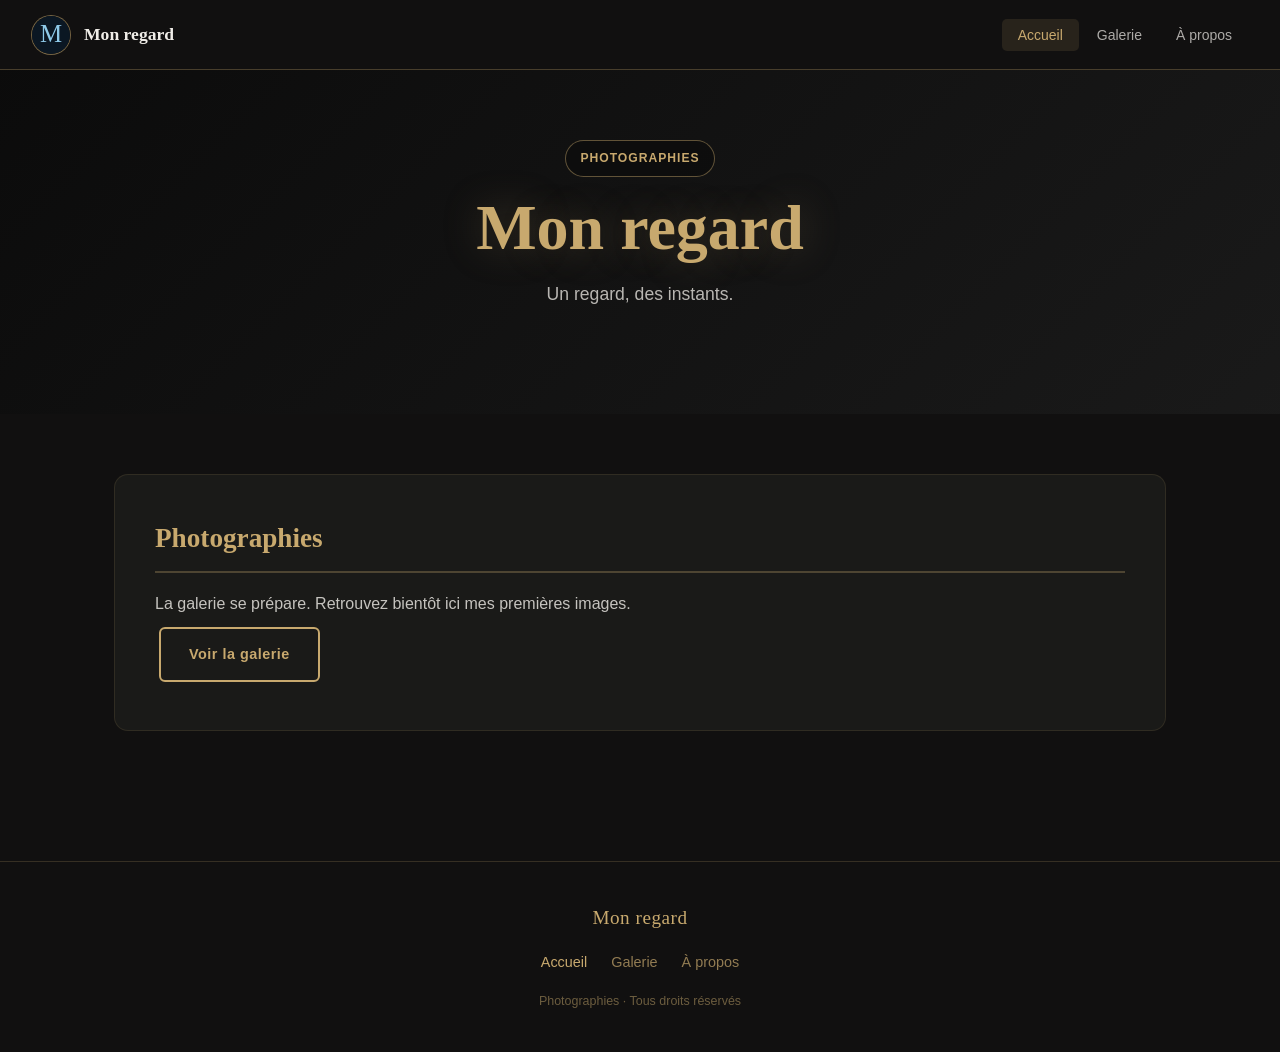
==== index.html @ 73eb47c7 "Publication du portfolio personnel" ====
<!DOCTYPE html>
<html lang="fr">
<head>
<meta charset="UTF-8">
<meta name="viewport" content="width=device-width, initial-scale=1.0">
<meta name="description" content="Un regard, des instants.">
<meta name="author" content="Mon regard">
<meta name="application-name" content="Mon regard">
<meta name="theme-color" content="#111010">
<meta name="robots" content="index,follow,max-image-preview:large"><meta http-equiv="Content-Security-Policy" content="default-src 'self'; base-uri 'self'; object-src 'none'; form-action 'self'; style-src 'self' 'unsafe-inline' https://fonts.googleapis.com; font-src 'self' https://fonts.gstatic.com; img-src 'self' data: blob:; script-src 'self' 'unsafe-inline' https://cloud.umami.is; connect-src 'self' https://formsubmit.co https://cloud.umami.is https://gateway.umami.is">
<meta property="og:type" content="website">
<meta property="og:locale" content="fr_FR">
<meta property="og:site_name" content="Mon regard">
<meta property="og:title" content="Mon regard · Photographies">
<meta property="og:description" content="Un regard, des instants.">
<meta property="og:url" content="https://bouyous.github.io/">
<meta name="twitter:card" content="summary_large_image">
<meta name="twitter:title" content="Mon regard · Photographies">
<meta name="twitter:description" content="Un regard, des instants.">
<link rel="canonical" href="https://bouyous.github.io/">
<link rel="alternate" hreflang="fr-FR" href="https://bouyous.github.io/">
<link rel="alternate" hreflang="x-default" href="https://bouyous.github.io/">



<script type="application/ld+json">{"@context":"https://schema.org","@graph":[{"@type":"Person","@id":"https://bouyous.github.io/#organization","name":"Mon regard","url":"https://bouyous.github.io/"},{"@type":"WebSite","@id":"https://bouyous.github.io/#website","url":"https://bouyous.github.io/","name":"Mon regard","description":"Un regard, des instants.","inLanguage":"fr-FR","publisher":{"@id":"https://bouyous.github.io/#organization"}},{"@type":"WebPage","@id":"https://bouyous.github.io/#webpage","url":"https://bouyous.github.io/","name":"Mon regard · Photographies","description":"Un regard, des instants.","inLanguage":"fr-FR","isPartOf":{"@id":"https://bouyous.github.io/#website"},"about":{"@id":"https://bouyous.github.io/#organization"}}]}</script>
<!-- Meta verification (remplissez les valeurs dans l'editeur) -->
<title>Mon regard · Photographies</title>
<link rel="preconnect" href="https://fonts.googleapis.com">
<link rel="preconnect" href="https://fonts.gstatic.com" crossorigin>
<link href="https://fonts.googleapis.com/css2?family=Playfair+Display:ital,wght@0,400;0,700;1,400&family=DM+Sans:wght@300;400;500;600&display=swap" rel="stylesheet">
<style>
:root {
  --gold: #c8a96e; --gold-dark: #a8893e;
  --dark: #111010; --dark-light: #1a1a18; --dark-lighter: #252520;
  --text: #f0ede8; --text-dim: #888;
  --bg: #f7f4f0; --accent: #c8a96e;
}
* { margin: 0; padding: 0; box-sizing: border-box; }
html { scroll-behavior: smooth; }
body { font-family: 'DM Sans', sans-serif; background: var(--dark); color: var(--text); line-height: 1.7; }
img { max-width: 100%; }
a:focus-visible, button:focus-visible, input:focus-visible, textarea:focus-visible, select:focus-visible { outline: 3px solid var(--gold); outline-offset: 3px; }

.header { background: var(--dark); backdrop-filter: blur(20px); border-bottom: 1px solid rgba(200,169,110,.3); padding: 0 32px; height: 70px; display: flex; align-items: center; justify-content: space-between; position: fixed; top: 0; left: 0; right: 0; z-index: 1000; }
.header-logo { font-family: 'Playfair Display', serif; font-size: 1.1rem; font-weight: 700; color: var(--text); display: flex; align-items: center; gap: 14px; text-decoration: none; }
.header-brandmark { width:38px; height:38px; flex-shrink:0; border-radius:50%; object-fit:cover; box-shadow:0 0 0 1px rgba(200,169,110,.55); }
.header-logo small { display: block; font-size: .65rem; color: var(--gold); letter-spacing: 2.5px; text-transform: uppercase; font-family: 'DM Sans', sans-serif; font-weight: 500; }
.nav-menu { display: flex; gap: 2px; list-style: none; }
.nav-menu a { color: rgba(240,237,232,.7); text-decoration: none; padding: 8px 16px; border-radius: 5px; font-weight: 500; font-size: .875rem; transition: all .2s; }
.nav-menu a:hover, .nav-menu a.active { color: var(--gold); background: rgba(200,169,110,.12); }

.hero-preview { position: relative; min-height: 150px; display: flex; flex-direction: column; align-items: center; justify-content: center; text-align: center; padding: 20px; border-radius: 12px; margin-bottom: 20px; overflow: hidden; border: 2px solid rgba(212, 175, 55, 0.3); }
.hero-preview::before { content: ''; position: absolute; inset: 0; pointer-events: none; }
.hero-preview h1 { font-family: 'Cinzel', serif; font-size: 24px; color: var(--gold); margin-bottom: 8px; }
.hero-preview p { font-size: 14px; color: var(--text); max-width: 400px; }
.hero-preview .preview-label { position: absolute; top: 8px; left: 8px; background: var(--gold); color: #000; font-size: 10px; padding: 2px 8px; border-radius: 4px; font-weight: 600; }

.hero { position: relative; min-height: 40vh; display: flex; flex-direction: column; align-items: center; justify-content: center; text-align: center; padding: 140px 24px 80px; }
.hero.page-hero { min-height: min(45vh, 460px); padding-bottom: 60px; }
.hero { background: linear-gradient(135deg, rgba(10,10,10,0.9), rgba(26,26,26,0.95)); }
.hero::before { background: radial-gradient(ellipse at center, rgba(212, 175, 55, 0.05) 0%, transparent 70%); }
.hero > * { position: relative; z-index: 1; }
.hero h1 { font-family: 'Playfair Display', serif; font-size: clamp(2.4rem,5vw,4rem); font-weight: 700; color: var(--gold); margin-bottom: 16px; text-shadow: 0 0 40px rgba(200,169,110,.25); max-width: 800px; line-height: 1.15; }
.hero p { font-size: 1.1rem; color: rgba(240,237,232,.75); max-width: 600px; margin-bottom: 24px; }
.hero-official { display:inline-flex; align-items:center; gap:8px; margin:0 0 14px; padding:7px 14px; border:1px solid rgba(200,169,110,.45); border-radius:999px; color:var(--gold); background:rgba(12,12,12,.62); font-size:.76rem; font-weight:700; letter-spacing:.08em; text-transform:uppercase; }
.hero-info { display: inline-flex; align-items: center; gap: 10px; padding: 10px 24px; background: rgba(200,169,110,.1); border: 1px solid rgba(200,169,110,.3); border-radius: 100px; color: var(--gold); font-size: .88rem; }

.content { max-width: 1100px; margin: 0 auto; padding: 60px 24px 100px; }

.block-wrapper { position: relative; margin-bottom: 30px; cursor: grab; }
.block-wrapper:active { cursor: grabbing; }
.block-wrapper.dragging { opacity: 0.5; transform: scale(0.98); }
.block-wrapper.drag-over { border: 2px dashed var(--gold); border-radius: 16px; }

.block { background: var(--dark-light); border-radius: 14px; padding: 40px; border: 1px solid rgba(200,169,110,.12); transition: box-shadow .3s, transform .2s; }
.block:hover { box-shadow: 0 6px 24px rgba(200,169,110,.12); transform: translateY(-2px); }
.block h2 { font-family: 'Playfair Display', serif; font-size: 1.7rem; color: var(--gold); margin-bottom: 16px; padding-bottom: 10px; border-bottom: 2px solid rgba(200,169,110,.3); }
.block h3 { font-family: 'Playfair Display', serif; font-size: 1.25rem; color: var(--gold); margin: 16px 0 8px; }
.block p { color: rgba(240,237,232,.8); line-height: 1.85; font-size: 1rem; }
.news-item { background: var(--dark-lighter); border-radius: 12px; padding: 28px; border-left: 3px solid var(--gold); }
.news-item h3 { color: var(--gold); font-family: 'Playfair Display', serif; font-size: 1.3rem; margin-bottom: 6px; }
.date { color: var(--gold-dark); font-size: .82rem; margin-bottom: 12px; letter-spacing: 1px; text-transform: uppercase; }
.content-btn { display: inline-block; padding: 12px 28px; border-radius: 6px; text-decoration: none; font-weight: 600; font-size: .9rem; letter-spacing: .5px; cursor: pointer; transition: all 0.3s; margin: 8px 4px; }
.content-btn.btn-style-gold { background: var(--gold); color: #111; }
.content-btn.btn-style-gold:hover { background: #c9a420; transform: translateY(-2px); }
.content-btn.btn-style-dark { background: #111; color: var(--gold); }
.content-btn.btn-style-dark:hover { background: #222; transform: translateY(-2px); }
.content-btn.btn-style-outline { background: transparent; color: var(--gold); border: 2px solid var(--gold); }
.content-btn.btn-style-outline:hover { background: var(--gold); color: #111; transform: translateY(-2px); }
.content-btn.btn-style-red { background: #c0392b; color: #fff; }
.content-btn.btn-style-red:hover { background: #e74c3c; transform: translateY(-2px); }
.news-item .block-image { display: block; width: 100%; max-width: 100%; height: auto; margin-bottom: 16px; border-radius: 8px; }

.block-edit-bar { position: absolute; top: 8px; right: 8px; display: flex; gap: 4px; opacity: 0; transition: opacity 0.2s; z-index: 10; }
.block-wrapper:hover .block-edit-bar { opacity: 1; }
.block-icon-btn { width: 32px; height: 32px; border-radius: 6px; border: 1px solid rgba(212, 175, 55, 0.3); background: rgba(0,0,0,0.8); color: var(--gold); cursor: pointer; display: flex; align-items: center; justify-content: center; font-size: 14px; transition: all 0.2s; }
.block-icon-btn:hover { background: var(--gold); color: #000; }
.block-icon-btn.delete:hover { background: #FF5757; border-color: #FF5757; color: #fff; }
.block-icon-btn.drag-handle { cursor: grab; }

.block-image { border-radius: 12px; margin-bottom: 20px; transition: width 0.3s; }
.block-image.left { float: left; margin-right: 24px; margin-bottom: 12px; object-fit: cover; }
.block-image.right { float: right; margin-left: 24px; margin-bottom: 12px; object-fit: cover; }
.block-image.top { width: 100%; margin-bottom: 20px; display: block; }
.block-image.bottom { width: 100%; margin-top: 20px; display: block; }
.block-image.small { max-width: 200px; width: 200px; height: auto; }
.block-image.medium { max-width: 320px; width: 320px; height: auto; }
.block-image.large { max-width: 440px; width: 440px; height: auto; }
.block-image.xlarge { max-width: 560px; width: 560px; height: auto; }
.block-image.xxlarge { max-width: 700px; width: 700px; height: auto; }
.block-image.top, .block-image.bottom { max-width: 100% !important; width: 100% !important; height: auto !important; }

.gallery-grid { display: grid; grid-template-columns: repeat(auto-fill, minmax(180px, 1fr)); gap: 10px; }
.gallery-item { appearance: none; width: 100%; background: transparent; padding: 0; aspect-ratio: 1; border-radius: 8px; overflow: hidden; cursor: zoom-in; border: 2px solid transparent; transition: all .3s; position: relative; }
.gallery-item:hover { border-color: var(--gold); transform: scale(1.03); box-shadow: 0 8px 24px rgba(0,0,0,.5); }
.gallery-item img { width: 100%; height: 100%; object-fit: cover; pointer-events: none; }

.contact-form { max-width: 600px; margin: 0 auto; }
.contact-note { margin-top: 18px; color: var(--text-dim); font-size: .82rem; line-height: 1.6; }
.contact-note a { color: var(--gold); }
.honeypot { position: absolute !important; left: -10000px !important; width: 1px !important; height: 1px !important; overflow: hidden !important; }
.form-group { margin-bottom: 20px; }
.form-group label { display: block; color: var(--gold); font-weight: 500; margin-bottom: 8px; }
.form-group input, .form-group textarea, .form-group select { width: 100%; min-width:0; padding: 14px 18px; background: var(--dark-lighter); border: 1px solid rgba(212, 175, 55, 0.2); border-radius: 10px; color: var(--text); font-size: 16px; font-family: inherit; }
.form-group input:focus, .form-group textarea:focus, .form-group select:focus { outline: none; border-color: var(--gold); }
.form-group textarea { min-height: 150px; resize: vertical; }

.btn { padding: 11px 26px; border-radius: 6px; border: none; cursor: pointer; font-weight: 600; font-size: .9rem; transition: all .2s; font-family: inherit; }
.btn-gold { background: var(--gold); color: #111; }
.btn-gold:hover { background: #d4b87a; transform: translateY(-2px); box-shadow: 0 6px 20px rgba(200,169,110,.35); }
.btn-outline { background: transparent; border: 2px solid var(--gold); color: var(--gold); }
.btn-outline:hover { background: rgba(200,169,110,.1); }
.btn-sm { padding: 7px 14px; font-size: .82rem; }

.ai-box { background: linear-gradient(135deg, var(--dark-light), var(--dark-lighter)); border: 2px solid var(--gold); border-radius: 20px; padding: 32px; margin: 40px 0; }
.ai-box.green { border-color: #1EA97C; }
.ai-box h3 { font-family: 'Cinzel', serif; color: var(--gold); margin-bottom: 20px; display: flex; align-items: center; gap: 12px; }
.ai-box.green h3 { color: #1EA97C; }
.ai-textarea { width: 100%; min-height: 100px; padding: 18px; background: var(--dark); border: 1px solid rgba(212, 175, 55, 0.3); border-radius: 12px; color: var(--text); font-family: inherit; font-size: 16px; resize: vertical; }
.ai-result { margin-top: 20px; padding: 20px; background: var(--dark); border-radius: 12px; border-left: 4px solid var(--gold); }
.ai-loading { display: none; align-items: center; gap: 12px; margin-top: 16px; color: var(--gold); }
.ai-loading.show { display: flex; }
.spinner { width: 24px; height: 24px; border: 3px solid rgba(212, 175, 55, 0.2); border-top-color: var(--gold); border-radius: 50%; animation: spin 1s linear infinite; }
@keyframes spin { to { transform: rotate(360deg); } }

.editor-panel { position: fixed; top: 0; left: -450px; bottom: 0; width: 450px; background: var(--dark-light); border-right: 1px solid rgba(200,169,110,.2); overflow-y: auto; z-index: 1001; transition: left .3s ease; padding: 20px; }
.editor-panel.active { left: 0; }
.editor-header { display: flex; justify-content: space-between; align-items: center; padding-bottom: 20px; border-bottom: 1px solid rgba(200,169,110,.2); margin-bottom: 20px; }
.editor-header h2 { font-family: 'Playfair Display', serif; color: var(--gold); font-size: 1.1rem; }
.editor-close { background: none; border: none; color: var(--text); font-size: 28px; cursor: pointer; padding: 0; }
.editor-section { margin-bottom: 24px; padding-bottom: 24px; border-bottom: 1px solid rgba(212, 175, 55, 0.1); }
.editor-section h3 { color: var(--gold); font-size: 14px; margin-bottom: 16px; text-transform: uppercase; letter-spacing: 1px; }
.editor-tabs { display: flex; gap: 8px; margin-bottom: 20px; flex-wrap: wrap; }
.editor-tab { padding: 10px 14px; background: var(--dark); border: 1px solid rgba(212, 175, 55, 0.2); border-radius: 8px; color: var(--text); cursor: pointer; font-size: 12px; transition: all 0.3s; }
.editor-tab.active, .editor-tab:hover { background: rgba(212, 175, 55, 0.2); border-color: var(--gold); color: var(--gold); }
.editor-content { display: none; }
.editor-content.active { display: block; }

.block-list { margin-top: 16px; }
.block-item { background: var(--dark); border-radius: 10px; padding: 14px; margin-bottom: 10px; border: 1px solid rgba(212, 175, 55, 0.1); }
.block-item-header { display: flex; justify-content: space-between; align-items: center; margin-bottom: 8px; }
.block-item-type { color: var(--gold); font-size: 11px; text-transform: uppercase; }
.block-item-actions { display: flex; gap: 6px; }
.block-item-actions button { padding: 5px 10px; border-radius: 5px; border: none; cursor: pointer; font-size: 11px; }
.edit-btn { background: rgba(212, 175, 55, 0.2); color: var(--gold); }
.delete-btn { background: rgba(255, 87, 87, 0.2); color: #FF5757; }
.move-btn { background: rgba(255, 255, 255, 0.1); color: var(--text); }
.add-block-btn { padding: 12px; background: var(--dark); border: 1px dashed rgba(212, 175, 55, 0.3); border-radius: 8px; color: var(--gold); cursor: pointer; font-size: 13px; width: 100%; margin-top: 8px; }
.add-block-btn:hover { background: rgba(212, 175, 55, 0.1); }

.image-picker { display: grid; grid-template-columns: repeat(4, 1fr); gap: 6px; margin-top: 12px; max-height: 400px; overflow-y: auto; padding: 6px; }
.image-picker-item { aspect-ratio: 1; border-radius: 8px; overflow: hidden; cursor: pointer; border: 2px solid transparent; transition: all 0.2s; position: relative; }
.image-picker-item:hover, .image-picker-item.selected { border-color: var(--gold); }
.image-picker-item img { width: 100%; height: 100%; object-fit: cover; }
.image-picker-item .img-name { position: absolute; bottom: 0; left: 0; right: 0; background: rgba(0,0,0,0.8); color: var(--gold); font-size: 10px; padding: 4px; text-align: center; white-space: nowrap; overflow: hidden; text-overflow: ellipsis; }
.image-picker-item.in-gallery { border-color: var(--gold) !important; }
.image-picker-item.in-gallery .img-name { color: var(--gold); }

.toggle-editor { position: fixed; top: 50%; left: 0; transform: translateY(-50%); width: 50px; height: 50px; background: linear-gradient(135deg, var(--gold), var(--gold-dark)); border: none; border-radius: 0 12px 12px 0; cursor: pointer; font-size: 24px; z-index: 999; display: flex; align-items: center; justify-content: center; }
.toggle-editor:hover { left: 0 !important; }

.login-overlay { position: fixed; inset: 0; background: rgba(0, 0, 0, 0.9); display: flex; align-items: center; justify-content: center; z-index: 2000; }
.login-box { background: var(--dark-light); padding: 48px; border-radius: 24px; width: 420px; max-width: 90%; text-align: center; border: 1px solid rgba(212, 175, 55, 0.2); }
.login-box h2 { font-family: 'Playfair Display', serif; font-size: 1.8rem; color: var(--gold); margin-bottom: 8px; }
.login-box p { color: var(--text-dim); margin-bottom: 28px; }
.login-box input { width: 100%; padding: 16px; background: var(--dark); border: 2px solid rgba(212, 175, 55, 0.3); border-radius: 12px; color: var(--text); font-size: 18px; text-align: center; margin-bottom: 20px; }
.login-box input:focus { outline: none; border-color: var(--gold); }

.footer { background: var(--dark); border-top: 1px solid rgba(200,169,110,.2); padding: 40px 32px; text-align: center; }
.footer-logo { font-family: 'Playfair Display', serif; font-size: 1.2rem; color: var(--gold); margin-bottom: 12px; letter-spacing: .5px; }
.footer p { color: var(--text-dim); font-size: .85rem; margin-top: 4px; }

.mobile-menu-btn { display: none; background: none; border: none; color: var(--gold); font-size: 28px; cursor: pointer; }
.resize-options-grid { margin-top: 16px; display: grid; grid-template-columns: repeat(3, minmax(0, 1fr)); gap: 10px; }

/* Campagne d'adhésion — rentrée 2026 */
.join-campaign { padding: 64px 32px 16px; background: radial-gradient(circle at 80% 10%, rgba(212,175,55,.11), transparent 42%); }
.join-campaign-card { max-width: 1180px; margin: 0 auto; display: grid; grid-template-columns: minmax(300px, .9fr) minmax(0, 1.1fr); overflow: hidden; border: 1px solid rgba(212,175,55,.3); border-radius: 28px; background: linear-gradient(145deg, rgba(28,27,25,.98), rgba(13,13,13,.98)); box-shadow: 0 28px 80px rgba(0,0,0,.35); }
.join-campaign-visual { min-height: 530px; position: relative; overflow: hidden; }
.join-campaign-visual::after { content: ''; position: absolute; inset: 0; background: linear-gradient(90deg, transparent 45%, rgba(20,19,18,.85) 100%); }
.join-campaign-visual img { width: 100%; height: 100%; position: absolute; inset: 0; object-fit: cover; object-position: 50% 58%; }
.join-campaign-badge { position: absolute; z-index: 1; top: 24px; left: 24px; padding: 9px 14px; border: 1px solid rgba(255,255,255,.35); border-radius: 999px; background: rgba(10,10,10,.66); backdrop-filter: blur(10px); color: #fff; font-size: .72rem; font-weight: 700; letter-spacing: 1.5px; text-transform: uppercase; }
.join-campaign-copy { padding: clamp(36px, 5vw, 72px); display: flex; flex-direction: column; justify-content: center; }
.join-campaign-eyebrow { color: var(--gold); font-size: .75rem; font-weight: 700; letter-spacing: 2.2px; text-transform: uppercase; }
.join-campaign-copy h2 { margin: 14px 0 18px; font-family: 'Playfair Display', serif; color: var(--text); font-size: clamp(2.15rem, 4.3vw, 4rem); line-height: 1.02; }
.join-campaign-copy > p { color: var(--text-dim); font-size: 1.04rem; line-height: 1.75; }
.join-price-row { margin: 28px 0; display: flex; align-items: center; gap: 24px; }
.join-price { min-width: 164px; padding: 18px 22px; display: grid; grid-template-columns: auto 1fr; align-items: end; column-gap: 9px; border-radius: 18px; background: linear-gradient(135deg, var(--gold), #f0cf72); color: #15130f; box-shadow: 0 12px 34px rgba(212,175,55,.2); }
.join-price strong { font-family: 'Playfair Display', serif; font-size: 3rem; line-height: .9; }
.join-price span { font-weight: 800; text-transform: uppercase; letter-spacing: .5px; }
.join-price small { grid-column: 1 / -1; margin-top: 8px; font-weight: 700; opacity: .75; }
.join-price-note { color: var(--text); font-weight: 600; line-height: 1.5; }
.join-benefits { margin: 0 0 30px; padding: 0; display: grid; grid-template-columns: repeat(3, minmax(0, 1fr)); gap: 10px; list-style: none; }
.join-benefits li { padding: 13px 10px; border: 1px solid rgba(212,175,55,.16); border-radius: 12px; background: rgba(255,255,255,.025); color: var(--text-dim); text-align: center; font-size: .84rem; }
.join-campaign-actions { display: flex; align-items: center; gap: 14px; flex-wrap: wrap; }
.join-campaign-actions .btn { text-decoration: none; }
.join-reassurance { width: 100%; margin-top: 4px; color: rgba(255,255,255,.48); font-size: .78rem; }
.join-prompt { width: min(390px, calc(100vw - 32px)); position: fixed; z-index: 1800; right: 22px; bottom: 22px; padding: 22px; display: grid; grid-template-columns: auto 1fr; gap: 5px 16px; border: 1px solid rgba(212,175,55,.42); border-radius: 20px; background: rgba(18,17,16,.96); box-shadow: 0 24px 70px rgba(0,0,0,.5); backdrop-filter: blur(14px); opacity: 0; transform: translateY(18px); transition: opacity .35s ease, transform .35s ease; }
.join-prompt[hidden] { display: none; }
.join-prompt.is-visible { opacity: 1; transform: translateY(0); }
.join-prompt-price { grid-row: 1 / 4; width: 82px; height: 82px; display: grid; place-content: center; border-radius: 50%; background: var(--gold); color: #15130f; text-align: center; }
.join-prompt-price strong { font-family: 'Playfair Display', serif; font-size: 1.65rem; line-height: 1; }
.join-prompt-price span { margin-top: 2px; font-size: .65rem; font-weight: 800; text-transform: uppercase; }
.join-prompt-kicker { color: var(--gold); font-size: .68rem; font-weight: 700; letter-spacing: 1.4px; text-transform: uppercase; }
.join-prompt p { margin: 2px 28px 5px 0; color: var(--text); line-height: 1.4; }
.join-prompt a { color: var(--gold); font-size: .84rem; font-weight: 700; text-decoration: none; }
.join-prompt-close { position: absolute; top: 9px; right: 10px; width: 32px; height: 32px; border: 0; background: none; color: var(--text-dim); font-size: 22px; cursor: pointer; }
.club-faq { max-width: 1100px; margin: 40px auto 8px; padding: 42px; border: 1px solid rgba(212,175,55,.2); border-radius: 24px; background: rgba(255,255,255,.025); }
.club-faq h2 { margin-bottom: 24px; color: var(--gold); font-family: 'Playfair Display', serif; font-size: clamp(1.8rem, 3vw, 2.5rem); }
.club-faq-grid { display: grid; grid-template-columns: repeat(2, minmax(0, 1fr)); gap: 18px; }
.club-faq article { padding: 20px; border-radius: 14px; background: rgba(0,0,0,.2); }
.club-faq h3 { margin-bottom: 7px; color: var(--text); font-size: 1rem; }
.club-faq p { color: var(--text-dim); font-size: .92rem; line-height: 1.65; }
@media (max-width: 768px) {
    .header { padding: 0 16px; }
    .header-logo { font-size: 1rem; gap: 10px; }
    .mobile-menu-btn { display: block; }
    .nav-menu { display: none; position: absolute; top: 70px; left: 0; right: 0; background: var(--dark-light); flex-direction: column; padding: 16px; border-top: 1px solid rgba(212, 175, 55, 0.2); }
    .nav-menu.open { display: flex; }
    .hero { min-height: 60vh; padding: 110px 20px 56px; }
    .hero.page-hero { min-height: 38vh; padding-bottom: 44px; }
    .hero h1 { font-size: clamp(2rem, 10vw, 2.7rem); }
    .content { padding: 44px 16px 72px; }
    .block { padding: 24px; }
    .block-image.left, .block-image.right { float: none; width: 100%; max-width: 100%; margin: 0 0 20px; }
    .block input[type="file"] { min-width: 0; max-width: 100%; }
    .join-campaign { padding: 40px 16px 8px; }
    .join-campaign-card { grid-template-columns: 1fr; border-radius: 22px; }
    .join-campaign-visual { min-height: 310px; }
    .join-campaign-visual::after { background: linear-gradient(0deg, rgba(20,19,18,.92), transparent 60%); }
    .join-campaign-copy { padding: 32px 24px 36px; }
    .join-price-row { align-items: stretch; flex-direction: column; gap: 14px; }
    .join-price { width: 100%; min-width: 0; justify-content: center; }
    .join-price-note { text-align: center; }
    .join-benefits { grid-template-columns: 1fr; }
    .join-campaign-actions { align-items: stretch; flex-direction: column; }
    .join-campaign-actions .btn { width: 100%; text-align: center; }
    .join-reassurance { text-align: center; }
    .join-prompt { right: 16px; bottom: 16px; padding: 18px; grid-template-columns: 68px 1fr; }
    .join-prompt-price { width: 68px; height: 68px; }
    .club-faq { margin: 28px 0 0; padding: 26px 20px; }
    .club-faq-grid { grid-template-columns: 1fr; }
    .resize-options-grid { grid-template-columns: 1fr; }
    .lightbox-nav { font-size: 28px; padding: 8px 12px; }
    .lightbox-nav.prev { left: 4px; }
    .lightbox-nav.next { right: 4px; }
    .editor-panel { width: 100%; left: -100%; }
}
@media (prefers-reduced-motion: reduce) {
    html { scroll-behavior: auto; }
    *, *::before, *::after { animation-duration: .01ms !important; animation-iteration-count: 1 !important; transition-duration: .01ms !important; }
}
.site-watermark { position: fixed; bottom: 12px; left: 50%; transform: translateX(-50%); font-size: 12px; color: var(--gold); opacity: 0.5; }

/* Lightbox Gallery */
.lightbox { position: fixed; inset: 0; background: rgba(0,0,0,0.95); display: none; align-items: center; justify-content: center; z-index: 3000; padding: 20px; }
.lightbox.active { display: flex; }
.lightbox-content { position: relative; max-width: 90vw; max-height: 90vh; }
.lightbox-content img { max-width: 100%; max-height: 90vh; object-fit: contain; border-radius: 8px; }
.lightbox-close { position: absolute; top: -40px; right: 0; background: none; border: none; color: #fff; font-size: 32px; cursor: pointer; }
.lightbox-close:hover { color: var(--gold); }
.lightbox-nav { position: absolute; top: 50%; transform: translateY(-50%); background: rgba(0,0,0,0.5); border: none; color: #fff; font-size: 40px; cursor: pointer; padding: 10px 20px; border-radius: 8px; }
.lightbox-nav:hover { background: var(--gold); color: #000; }
.lightbox-nav.prev { left: -60px; }
.lightbox-nav.next { right: -60px; }
.lightbox-counter { position: absolute; bottom: -30px; left: 50%; transform: translateX(-50%); color: #888; font-size: 14px; }

/* Chat AI */
.chat-container { background: var(--dark); border-radius: 16px; overflow: hidden; margin-bottom: 20px; }
.chat-messages { max-height: 300px; overflow-y: auto; padding: 20px; }
.chat-message { margin-bottom: 16px; padding: 12px 16px; border-radius: 12px; font-size: 14px; line-height: 1.6; }
.chat-message.user { background: rgba(212, 175, 55, 0.2); margin-left: 40px; }
.chat-message.ai { background: rgba(30, 169, 124, 0.2); margin-right: 40px; border-left: 3px solid #1EA97C; }
.chat-input-area { display: flex; gap: 10px; padding: 16px; border-top: 1px solid rgba(212, 175, 55, 0.1); }
.chat-input-area input { flex: 1; padding: 12px 16px; background: var(--dark-lighter); border: 1px solid rgba(212, 175, 55, 0.2); border-radius: 8px; color: var(--text); font-size: 14px; }
.chat-input-area button { padding: 12px 20px; }

.suggestion-chips { display: flex; flex-wrap: wrap; gap: 8px; margin-top: 12px; }
.suggestion-chip { padding: 8px 14px; background: var(--dark); border: 1px solid rgba(212, 175, 55, 0.3); border-radius: 20px; color: var(--gold); font-size: 12px; cursor: pointer; transition: all 0.2s; }
.suggestion-chip:hover { background: rgba(212, 175, 55, 0.2); }

/* Generated blocks preview */
.generated-blocks-preview { background: var(--dark); border-radius: 12px; padding: 20px; margin-top: 20px; border: 2px dashed rgba(212, 175, 55, 0.3); }
.generated-block-item { background: var(--dark-lighter); padding: 16px; border-radius: 10px; margin-bottom: 12px; border-left: 3px solid #1EA97C; }
.generated-block-item h4 { color: var(--gold); margin-bottom: 8px; font-size: 14px; }
.generated-block-item p { font-size: 13px; color: var(--text-dim); }
.analytics-shell { max-width:1100px; margin:0 auto 36px; }
.analytics-head { display:flex; align-items:flex-start; justify-content:space-between; gap:20px; margin-bottom:22px; flex-wrap:wrap; }
.analytics-live { display:flex; align-items:center; gap:10px; background:rgba(30,169,124,.12); border:1px solid rgba(30,169,124,.35); padding:10px 16px; border-radius:999px; color:#74dcb8; font-weight:600; }
.analytics-live-dot { width:9px; height:9px; border-radius:50%; background:#1ea97c; box-shadow:0 0 0 6px rgba(30,169,124,.13); }
.analytics-periods { display:flex; gap:8px; flex-wrap:wrap; margin:0 0 22px; }
.analytics-period { border:1px solid rgba(212,175,55,.28); background:#151515; color:var(--text-dim); padding:9px 14px; border-radius:999px; cursor:pointer; font:inherit; }
.analytics-period.active { color:#15120b; background:var(--gold); border-color:var(--gold); font-weight:700; }
.analytics-cards { display:grid; grid-template-columns:repeat(5,minmax(0,1fr)); gap:12px; margin-bottom:18px; }
.analytics-card { background:linear-gradient(145deg,#1b1a18,#121212); border:1px solid rgba(212,175,55,.17); border-radius:14px; padding:17px; min-width:0; }
.analytics-card-label { color:var(--text-dim); font-size:.74rem; text-transform:uppercase; letter-spacing:.08em; }
.analytics-card-value { display:block; color:var(--gold); font-family:'Playfair Display',serif; font-size:1.85rem; line-height:1.15; margin-top:7px; overflow-wrap:anywhere; }
.analytics-grid { display:grid; grid-template-columns:minmax(0,1.65fr) minmax(260px,.85fr); gap:18px; }
.analytics-panel { background:#151515; border:1px solid rgba(212,175,55,.17); border-radius:16px; padding:20px; min-width:0; }
.analytics-panel h3 { color:var(--gold); font-family:'Playfair Display',serif; margin:0 0 4px; }
.analytics-chart { width:100%; min-height:280px; display:block; margin-top:15px; }
.analytics-legend { display:flex; gap:18px; color:var(--text-dim); font-size:.78rem; margin-top:10px; }
.analytics-legend span::before { content:''; display:inline-block; width:18px; height:3px; margin-right:7px; vertical-align:middle; border-radius:2px; background:var(--gold); }
.analytics-legend span:last-child::before { background:#1ea97c; }
.analytics-pages { list-style:none; margin:14px 0 0; padding:0; display:grid; gap:12px; }
.analytics-page { display:grid; grid-template-columns:minmax(0,1fr) auto; gap:10px; align-items:center; }
.analytics-page-name { color:var(--text); overflow:hidden; text-overflow:ellipsis; white-space:nowrap; font-size:.9rem; }
.analytics-page-value { color:var(--gold); font-weight:700; }
.analytics-page-bar { grid-column:1/-1; height:5px; background:#292826; border-radius:5px; overflow:hidden; }
.analytics-page-bar span { display:block; height:100%; background:linear-gradient(90deg,var(--gold),#f2d68b); border-radius:5px; }
.analytics-setup { background:linear-gradient(135deg,rgba(212,175,55,.09),rgba(30,169,124,.06)); border:1px solid rgba(212,175,55,.25); border-radius:16px; padding:22px; margin-bottom:22px; }
.analytics-fields { display:grid; grid-template-columns:1fr 1fr; gap:14px; margin:18px 0; }
.analytics-field label { display:block; color:var(--gold); font-size:.78rem; margin-bottom:6px; }
.analytics-field input { width:100%; box-sizing:border-box; padding:11px 12px; background:#101010; color:var(--text); border:1px solid rgba(212,175,55,.25); border-radius:8px; }
.analytics-status { min-height:22px; margin-top:12px; color:var(--text-dim); font-size:.88rem; }
.analytics-loading { opacity:.55; pointer-events:none; }
.analytics-empty { color:var(--text-dim); text-align:center; padding:55px 12px; }
.photo-lab { max-width:1000px; margin:0 auto 32px; padding:clamp(18px,3vw,30px); background:linear-gradient(145deg,#1b1a18,#111); border:1px solid rgba(212,175,55,.22); border-radius:18px; }
.photo-lab-head { display:flex; justify-content:space-between; gap:20px; align-items:flex-start; flex-wrap:wrap; margin-bottom:20px; }
.photo-lab-head-actions { display:flex; align-items:center; justify-content:flex-end; gap:9px; flex-wrap:wrap; }
.photo-lab-badge { color:#79d9b4; background:rgba(30,169,124,.12); border:1px solid rgba(30,169,124,.32); border-radius:999px; padding:7px 12px; font-size:.76rem; white-space:nowrap; }
.photo-lab-drop { display:block; border:1px dashed rgba(212,175,55,.5); border-radius:14px; padding:24px; text-align:center; cursor:pointer; background:rgba(212,175,55,.04); transition:.2s; }
.photo-lab-drop:hover,.photo-lab-drop.dragover { border-color:var(--gold); background:rgba(212,175,55,.1); }
.photo-lab-workspace { display:none; margin-top:22px; }
.photo-lab-canvas-column,.photo-lab-sidebar { min-width:0; }
.photo-lab-preview { position:relative; width:100%; height:clamp(240px,55vw,620px); overflow:auto; overscroll-behavior:contain; border-radius:14px; background:#080808; scrollbar-color:var(--gold) #191919; }
.photo-lab-preview-stage { position:relative; width:100%; height:100%; min-width:100%; min-height:100%; display:grid; place-items:center; }
.photo-lab-preview canvas { display:block; max-width:none; max-height:none; width:auto; height:auto; grid-area:1/1; }
.photo-lab-preview .processed { clip-path:inset(0 0 0 50%); }
.photo-lab-retouch-mask { z-index:5; pointer-events:none; touch-action:none; }
.photo-lab-retouch-mask.active { pointer-events:auto; cursor:crosshair; }
.photo-lab-divider { position:absolute; top:0; bottom:0; left:50%; width:2px; background:#fff; box-shadow:0 0 0 1px rgba(0,0,0,.5); pointer-events:none; z-index:3; }
.photo-lab-divider::before { content:'↔'; position:absolute; top:50%; left:50%; transform:translate(-50%,-50%); width:38px; height:38px; display:grid; place-items:center; border-radius:50%; background:var(--gold); color:#17120a; font-weight:800; }
.photo-lab-compare { width:100%; accent-color:var(--gold); margin:14px 0 4px; }
.photo-lab-compare-help { display:flex; justify-content:space-between; gap:12px; color:var(--text-dim); font-size:.76rem; margin-top:10px; }
.photo-lab-view-controls { display:grid; grid-template-columns:1fr auto; gap:8px 16px; align-items:center; margin-top:10px; padding:9px 12px; border:1px solid rgba(212,175,55,.18); border-radius:10px; background:#101010; }
.photo-lab-view-controls label { color:var(--text-dim); font-size:.78rem; }
.photo-lab-view-controls output { color:var(--gold); font-size:.82rem; font-weight:700; }
.photo-lab-view-controls input { grid-column:1/-1; width:100%; accent-color:var(--gold); }
.photo-lab-controls { display:grid; grid-template-columns:minmax(0,1.4fr) minmax(240px,.8fr); gap:18px; margin-top:18px; }
.photo-lab-panel { background:#101010; border:1px solid rgba(212,175,55,.15); border-radius:13px; padding:16px; }
.photo-lab-presets { display:flex; flex-wrap:wrap; gap:8px; }
.photo-lab-preset { border:1px solid rgba(212,175,55,.3); color:var(--text); background:#191919; padding:9px 12px; border-radius:999px; cursor:pointer; font:inherit; font-size:.82rem; }
.photo-lab-preset.active { background:var(--gold); color:#17120a; border-color:var(--gold); font-weight:700; }
.photo-lab-row { display:grid; grid-template-columns:1fr auto; gap:12px; align-items:center; margin-top:14px; }
.photo-lab-row input[type=range] { grid-column:1/-1; width:100%; accent-color:var(--gold); }
.photo-lab-actions { display:flex; flex-wrap:wrap; gap:10px; margin-top:18px; align-items:center; }
.photo-lab-status { color:var(--text-dim); min-height:22px; font-size:.84rem; margin-top:12px; }
.photo-lab-progress { height:5px; border-radius:5px; background:#292826; overflow:hidden; display:none; margin-top:8px; }
.photo-lab-progress span { display:block; width:0; height:100%; background:linear-gradient(90deg,var(--gold),#74dcb8); transition:width .2s; }
.dashboard-shell { max-width:1100px; margin:0 auto 38px; }
.dashboard-toolbar { display:flex; justify-content:space-between; gap:16px; align-items:center; flex-wrap:wrap; margin-bottom:20px; }
.dashboard-health { display:grid; grid-template-columns:repeat(4,minmax(0,1fr)); gap:13px; margin-bottom:18px; }
.dashboard-health-card { background:linear-gradient(145deg,#1b1a18,#111); border:1px solid rgba(212,175,55,.17); border-radius:15px; padding:17px; min-width:0; }
.dashboard-health-card .status-label { color:var(--text-dim); font-size:.74rem; text-transform:uppercase; letter-spacing:.08em; }
.dashboard-health-card .status-main { display:flex; align-items:center; gap:9px; color:var(--text); font-weight:700; margin-top:10px; }
.dashboard-health-card .status-detail { color:var(--text-dim); font-size:.78rem; margin-top:7px; line-height:1.45; }
.dashboard-dot { width:10px; height:10px; border-radius:50%; background:#8d8d8d; flex:0 0 auto; }
.dashboard-dot.ok { background:#1ea97c; box-shadow:0 0 0 5px rgba(30,169,124,.12); }
.dashboard-dot.warn { background:#e3ad45; box-shadow:0 0 0 5px rgba(227,173,69,.12); }
.dashboard-dot.error { background:#ff6767; box-shadow:0 0 0 5px rgba(255,103,103,.12); }
.dashboard-sync { background:linear-gradient(135deg,rgba(212,175,55,.1),rgba(212,175,55,.025)); border:1px solid rgba(212,175,55,.25); border-radius:16px; padding:20px; margin-bottom:24px; display:flex; justify-content:space-between; gap:18px; align-items:center; flex-wrap:wrap; }
.dashboard-sync-message { font-family:'Playfair Display',serif; color:var(--gold); font-size:1.22rem; margin-bottom:5px; }
.dashboard-updated { color:var(--text-dim); font-size:.8rem; }
@media (max-width:900px) { .analytics-cards { grid-template-columns:repeat(2,minmax(0,1fr)); } .analytics-grid { grid-template-columns:1fr; } }
@media (max-width:960px) { .photo-lab-fullscreen { display:none; } .photo-lab-workspace { grid-template-columns:1fr; } .photo-lab-canvas-column { position:static; } .photo-lab-sidebar { max-height:none; overflow:visible; } .photo-lab-preview { height:clamp(260px,56vh,620px); min-height:0; } }
@media (max-width:760px) { .photo-lab-controls { grid-template-columns:1fr; } .photo-lab-preview { height:clamp(220px,52vh,460px); } .photo-lab-fullscreen { display:none; } }
@media (max-width:900px) { .dashboard-health { grid-template-columns:repeat(2,minmax(0,1fr)); } }
@media (max-width:600px) { .analytics-fields { grid-template-columns:1fr; } .analytics-card-value { font-size:1.55rem; } .analytics-panel { padding:15px; } }
@media (max-width:520px) { .dashboard-health { grid-template-columns:1fr; } }
.protect-public-photos img { -webkit-user-drag:none; -webkit-touch-callout:none; user-select:none; }
/* Keep these overrides after the desktop rules: gallery controls must stay on screen. */
@media (max-width:768px) {
    .nav-menu { max-height:calc(100svh - 70px); overflow-y:auto; }
    .nav-menu a,.mobile-menu-btn { min-height:44px; min-width:44px; }
    .header-logo { min-width:0; }
    .header-logo img { flex-shrink:0; }
    .block { overflow-wrap:anywhere; }
    .block img,.block video,.block iframe { max-width:100%; }
    .photo-lab.has-photo { margin-inline:-16px; padding:10px; border-radius:0; }
    .photo-lab-select,.watermark-fields input,.watermark-fields select { font-size:16px; }
}
@media (max-width:960px), (max-height:500px) {
    .lightbox { padding:60px 12px; }
    .lightbox-content { max-width:100%; max-height:calc(100svh - 120px); }
    .lightbox-content img { display:block; max-height:calc(100svh - 170px); margin:auto; touch-action:pan-y pinch-zoom; }
    .lightbox-close { position:fixed; top:max(8px,env(safe-area-inset-top)); right:max(8px,env(safe-area-inset-right)); width:48px; height:48px; background:#171717; border-radius:50%; }
    .lightbox-nav { position:fixed; width:44px; height:48px; padding:0; font-size:26px; }
    .lightbox-nav.prev { left:max(8px,env(safe-area-inset-left)); }
    .lightbox-nav.next { right:max(8px,env(safe-area-inset-right)); }
    .lightbox-counter { bottom:-25px; color:#ddd; }
    #lightbox-caption { max-height:50px; overflow:auto; }
}
@media (pointer:coarse) {
    button,summary,.btn { touch-action:manipulation; }
    .photo-lab button,.photo-lab summary,.watermark-tool button,.watermark-positions label { min-height:44px; }
    .photo-lab input[type=range],.watermark-tool input[type=range] { min-height:44px; touch-action:pan-y; }
    .photo-lab-crop-handle::after { content:''; position:absolute; inset:-14px; }
    .photo-lab-preview { touch-action:pan-y pinch-zoom; }
    .photo-lab-preview.horizon-mode { touch-action:none; }
    #photoLabShowOriginal { touch-action:none; user-select:none; -webkit-touch-callout:none; }
}
@media (max-width:960px) and (min-height:600px) {
    .photo-lab-canvas-column { display:contents; }
    .photo-lab-preview { position:sticky; top:70px; z-index:20; height:clamp(180px,32svh,300px); min-height:0; border:1px solid #393329; border-radius:8px; }
    .photo-lab-sidebar { scroll-margin-top:calc(70px + clamp(180px,32svh,300px) + 12px); }
    .photo-lab-sidebar input,.photo-lab-sidebar button,.photo-lab-sidebar summary,.photo-lab-sidebar select { scroll-margin-top:calc(70px + clamp(180px,32svh,300px) + 12px); }
}
</style>
<link rel="icon" type="image/svg+xml" href="/favicon.svg">
</head>
<body class="protect-public-photos">

<header class="header">
    <a href="index.html" class="header-logo">
        <img class="header-brandmark" src="/favicon.svg" width="38" height="38" alt="" aria-hidden="true">
        <div>
          Mon regard        </div>
    </a>
    <button type="button" class="mobile-menu-btn" onclick="toggleMobileMenu()" aria-label="Ouvrir le menu" aria-controls="navMenu" aria-expanded="false">&#9776;</button>
    <nav aria-label="Navigation principale">
        <ul class="nav-menu" id="navMenu">
                        <li><a href="index.html" class="active" aria-current="page">Accueil</a></li>
                        <li><a href="galerie.html" class="">Galerie</a></li>
                        <li><a href="a-propos.html" class="">À propos</a></li>
                    </ul>
    </nav>
</header>

<section class="hero" id="heroSection" aria-labelledby="page-title">
    <div style="position:relative;z-index:1;text-align:center;max-width:800px;margin:0 auto;">
      <div class="hero-official">Photographies</div>            <h1 id="page-title">Mon regard</h1>
                  <p>Un regard, des instants.</p>
                </div>
</section>

<main class="content" id="blocksContainer">
                                <div class="block-wrapper draggable="true" data-index="0">
                        <div class="block article-block" id="block-0" style="overflow:hidden;">
                                                <div>
                                                            <h2>Photographies</h2><p>La galerie se prépare. Retrouvez bientôt ici mes premières images.</p><p><a href="galerie.html" class="content-btn btn-style-outline">Voir la galerie</a></p>                </div>
                <div style="clear:both;"></div>
            </div>
        </div>
        
    
        



    
    


    </main>


<footer class="footer">
        <div class="footer-logo">Mon regard</div>
        <nav style="margin:16px 0;display:flex;justify-content:center;gap:24px;flex-wrap:wrap;">
                <a href="index.html" style="color:var(--gold);text-decoration:none;font-size:.9rem;opacity:1;transition:opacity .2s;" onmouseover="this.style.opacity='1'" onmouseout="this.style.opacity='1'">Accueil</a>
                <a href="galerie.html" style="color:var(--gold);text-decoration:none;font-size:.9rem;opacity:.7;transition:opacity .2s;" onmouseover="this.style.opacity='1'" onmouseout="this.style.opacity='0.7'">Galerie</a>
                <a href="a-propos.html" style="color:var(--gold);text-decoration:none;font-size:.9rem;opacity:.7;transition:opacity .2s;" onmouseover="this.style.opacity='1'" onmouseout="this.style.opacity='0.7'">À propos</a>
            </nav>
    <p style="margin-top:12px;color:rgba(200,169,110,.5);font-size:.78rem;">Photographies · Tous droits réservés</p>
</footer>

<script>
const csrfToken = "";

function secureFetch(url, options = {}) {
    const headers = new Headers(options.headers || {});
    headers.set('X-CSRF-Token', csrfToken);
    return fetch(url, {...options, headers});
}

let currentAnalyticsPeriod = 'month';
const analyticsNumber = new Intl.NumberFormat('fr-FR');

function analyticsFormatDuration(seconds) {
    const value = Math.max(0, Math.round(Number(seconds) || 0));
    const minutes = Math.floor(value / 60);
    const remainder = value % 60;
    return minutes > 0 ? `${minutes} min ${String(remainder).padStart(2, '0')} s` : `${remainder} s`;
}

function drawAnalyticsChart(pageviews = [], visitors = []) {
    const container = document.getElementById('analyticsChart');
    if (!container) return;
    container.replaceChildren();
    const width = Math.max(540, Math.round(container.clientWidth || 700));
    const height = 280;
    const ratio = Math.min(window.devicePixelRatio || 1, 2);
    const canvas = document.createElement('canvas');
    canvas.width = width * ratio;
    canvas.height = height * ratio;
    canvas.style.width = '100%';
    canvas.style.height = `${height}px`;
    canvas.setAttribute('role', 'img');
    canvas.setAttribute('aria-label', 'Évolution des pages vues et des visiteurs uniques');
    container.appendChild(canvas);
    const ctx = canvas.getContext('2d');
    ctx.scale(ratio, ratio);

    const values = [...pageviews, ...visitors].map(point => Number(point.y) || 0);
    const maximum = Math.max(1, ...values);
    const padding = {left: 42, right: 14, top: 16, bottom: 34};
    const plotWidth = width - padding.left - padding.right;
    const plotHeight = height - padding.top - padding.bottom;
    ctx.font = '11px DM Sans, sans-serif';
    ctx.fillStyle = 'rgba(221,213,197,.58)';
    ctx.strokeStyle = 'rgba(212,175,55,.12)';
    ctx.lineWidth = 1;
    for (let step = 0; step <= 4; step++) {
        const y = padding.top + plotHeight * step / 4;
        ctx.beginPath(); ctx.moveTo(padding.left, y); ctx.lineTo(width - padding.right, y); ctx.stroke();
        const label = Math.round(maximum * (1 - step / 4));
        ctx.fillText(analyticsNumber.format(label), 2, y + 4);
    }

    const drawLine = (series, color) => {
        if (!series.length) return;
        ctx.beginPath();
        series.forEach((point, index) => {
            const x = padding.left + (series.length === 1 ? plotWidth / 2 : plotWidth * index / (series.length - 1));
            const y = padding.top + plotHeight - (Number(point.y) || 0) / maximum * plotHeight;
            index === 0 ? ctx.moveTo(x, y) : ctx.lineTo(x, y);
        });
        ctx.strokeStyle = color; ctx.lineWidth = 2.5; ctx.lineJoin = 'round'; ctx.lineCap = 'round'; ctx.stroke();
    };
    drawLine(pageviews, '#d4af37');
    drawLine(visitors, '#1ea97c');

    const labels = pageviews.length ? pageviews : visitors;
    const labelIndexes = labels.length <= 2 ? labels.map((_, i) => i) : [0, Math.floor((labels.length - 1) / 2), labels.length - 1];
    ctx.fillStyle = 'rgba(221,213,197,.58)';
    ctx.textAlign = 'center';
    labelIndexes.forEach(index => {
        const date = new Date(labels[index].x);
        if (Number.isNaN(date.getTime())) return;
        const x = padding.left + (labels.length === 1 ? plotWidth / 2 : plotWidth * index / (labels.length - 1));
        const text = currentAnalyticsPeriod === 'day'
            ? date.toLocaleTimeString('fr-FR', {hour:'2-digit', minute:'2-digit'})
            : date.toLocaleDateString('fr-FR', currentAnalyticsPeriod === 'year' ? {month:'short'} : {day:'2-digit', month:'short'});
        ctx.fillText(text, x, height - 9);
    });
}

function renderAnalyticsPages(pages = []) {
    const list = document.getElementById('analyticsTopPages');
    if (!list) return;
    list.replaceChildren();
    const maximum = Math.max(1, ...pages.map(page => Number(page.pageviews) || 0));
    if (!pages.length) {
        const empty = document.createElement('li');
        empty.className = 'analytics-empty';
        empty.textContent = 'Aucune visite pour cette période.';
        list.appendChild(empty);
        return;
    }
    pages.slice(0, 10).forEach(page => {
        const item = document.createElement('li'); item.className = 'analytics-page';
        const name = document.createElement('span'); name.className = 'analytics-page-name'; name.textContent = page.name || '/'; name.title = page.name || '/';
        const value = document.createElement('span'); value.className = 'analytics-page-value'; value.textContent = analyticsNumber.format(Number(page.pageviews) || 0);
        const bar = document.createElement('span'); bar.className = 'analytics-page-bar';
        const fill = document.createElement('span'); fill.style.width = `${Math.max(2, (Number(page.pageviews) || 0) / maximum * 100)}%`; bar.appendChild(fill);
        item.append(name, value, bar); list.appendChild(item);
    });
}

async function loadAnalytics(period = 'month', silent = false) {
    const dashboard = document.getElementById('analyticsDashboard');
    const results = document.getElementById('analyticsResults');
    const status = document.getElementById('analyticsLoadStatus');
    if (!dashboard || dashboard.dataset.configured !== 'true' || !results) return;
    currentAnalyticsPeriod = period;
    document.querySelectorAll('.analytics-period[data-period]').forEach(button => button.classList.toggle('active', button.dataset.period === period));
    if (!silent) { results.classList.add('analytics-loading'); if (status) status.textContent = 'Actualisation des statistiques…'; }
    try {
        const response = await secureFetch('?page=outils-club', {
            method: 'POST', headers: {'Content-Type': 'application/x-www-form-urlencoded'},
            body: 'action=analytics_stats&period=' + encodeURIComponent(period)
        });
        const data = await response.json();
        if (!response.ok || !data.ok) throw new Error(data.err || 'Statistiques indisponibles');
        const stats = data.stats || {};
        const visits = Number(stats.visits) || 0;
        document.getElementById('analyticsActive').textContent = analyticsNumber.format(Number(data.active) || 0);
        document.getElementById('analyticsVisitors').textContent = analyticsNumber.format(Number(stats.visitors) || 0);
        document.getElementById('analyticsPageviews').textContent = analyticsNumber.format(Number(stats.pageviews) || 0);
        document.getElementById('analyticsVisits').textContent = analyticsNumber.format(visits);
        document.getElementById('analyticsDuration').textContent = analyticsFormatDuration(visits > 0 ? (Number(stats.totaltime) || 0) / visits : 0);
        document.getElementById('analyticsBounce').textContent = visits > 0 ? `${Math.round((Number(stats.bounces) || 0) / visits * 100)} %` : '0 %';
        document.getElementById('analyticsRangeLabel').textContent = data.label || '';
        drawAnalyticsChart(data.series?.pageviews || [], data.series?.sessions || []);
        renderAnalyticsPages(data.pages || []);
        if (status) status.textContent = `Mis à jour ${new Date(data.generated_at).toLocaleTimeString('fr-FR', {hour:'2-digit',minute:'2-digit'})}${data.cached ? ' · cache récent' : ''}`;
    } catch (error) {
        if (status) { status.textContent = error.message; status.style.color = '#FF8A8A'; }
    } finally {
        results.classList.remove('analytics-loading');
    }
}

async function loadAnalyticsActive() {
    const dashboard = document.getElementById('analyticsDashboard');
    if (!dashboard || dashboard.dataset.configured !== 'true' || document.hidden) return;
    try {
        const response = await secureFetch('?page=outils-club', {
            method: 'POST', headers: {'Content-Type': 'application/x-www-form-urlencoded'}, body: 'action=analytics_active'
        });
        const data = await response.json();
        if (response.ok && data.ok) document.getElementById('analyticsActive').textContent = analyticsNumber.format(Number(data.active) || 0);
    } catch (_) {}
}

async function saveAnalyticsConfig() {
    const status = document.getElementById('analyticsConfigStatus');
    const body = new URLSearchParams({
        action: 'save_analytics_config',
        website_id: document.getElementById('analyticsWebsiteId').value.trim(),
        api_key: document.getElementById('analyticsApiKey').value.trim(),
        domain: document.getElementById('analyticsDomain').value.trim(),
        enabled: document.getElementById('analyticsEnabled').checked ? 'true' : 'false'
    });
    if (status) { status.textContent = 'Enregistrement sécurisé…'; status.style.color = 'var(--gold)'; }
    try {
        const response = await secureFetch('?page=outils-club', {method:'POST', headers:{'Content-Type':'application/x-www-form-urlencoded'}, body:body.toString()});
        const data = await response.json();
        if (!response.ok || !data.ok) throw new Error(data.err || 'Configuration refusée');
        if (status) { status.textContent = 'Configuration enregistrée. Recharge du tableau de bord…'; status.style.color = '#74dcb8'; }
        window.setTimeout(() => location.reload(), 700);
    } catch (error) {
        if (status) { status.textContent = error.message; status.style.color = '#FF8A8A'; }
    }
}

document.querySelectorAll('.analytics-period[data-period]').forEach(button => button.addEventListener('click', () => loadAnalytics(button.dataset.period)));
if (document.getElementById('analyticsDashboard')?.dataset.configured === 'true') {
    loadAnalytics('month');
    window.setInterval(loadAnalyticsActive, 30000);
}

function dashboardFormatUptime(seconds) {
    const value = Math.max(0, Number(seconds) || 0);
    const days = Math.floor(value / 86400);
    const hours = Math.floor((value % 86400) / 3600);
    const minutes = Math.floor((value % 3600) / 60);
    if (days > 0) return `${days} j ${hours} h`;
    if (hours > 0) return `${hours} h ${minutes} min`;
    return `${minutes} min`;
}

function dashboardFormatBytes(bytes) {
    const value = Math.max(0, Number(bytes) || 0);
    if (value < 1024 ** 3) return `${(value / 1024 ** 2).toFixed(0)} Mo`;
    return `${(value / 1024 ** 3).toFixed(1)} Go`;
}

function dashboardSetDot(id, state) {
    const dot = document.getElementById(id);
    if (dot) dot.className = `dashboard-dot ${state}`;
}

async function refreshLocalDashboard(silent = true) {
    const dashboard = document.getElementById('localDashboard');
    if (!dashboard || (document.hidden && silent)) return;
    const updated = document.getElementById('dashboardUpdated');
    if (!silent && updated) updated.textContent = 'Actualisation en cours…';
    try {
        const response = await secureFetch('?page=tableau-de-bord', {
            method:'POST', headers:{'Content-Type':'application/x-www-form-urlencoded'}, body:'action=dashboard_status'
        });
        const data = await response.json();
        if (!response.ok || !data.ok) throw new Error(data.err || 'État local indisponible');

        document.getElementById('dashboardPiStatus').textContent = 'En ligne';
        document.getElementById('dashboardPiDetail').textContent = `Démarré depuis ${dashboardFormatUptime(data.uptime_seconds)}`;

        const publicSite = data.public_site || {};
        dashboardSetDot('dashboardPublicDot', publicSite.online ? 'ok' : 'error');
        document.getElementById('dashboardPublicStatus').textContent = publicSite.online ? 'Accessible' : 'Inaccessible';
        document.getElementById('dashboardPublicDetail').textContent = publicSite.online
            ? `HTTP ${publicSite.http} · ${analyticsNumber.format(publicSite.latency_ms)} ms`
            : `Dernière vérification HTTP ${publicSite.http || 'sans réponse'}`;

        const deploy = data.deploy || {};
        const syncState = deploy.running ? 'warn' : (deploy.pending_changes ? 'warn' : 'ok');
        dashboardSetDot('dashboardSyncDot', syncState);
        document.getElementById('dashboardSyncStatus').textContent = deploy.running ? 'Publication en cours' : (deploy.pending_changes ? 'À synchroniser' : 'À jour');
        const deployedDate = deploy.last_at ? new Date(deploy.last_at).toLocaleString('fr-FR', {dateStyle:'short',timeStyle:'short'}) : 'jamais';
        document.getElementById('dashboardSyncDetail').textContent = `Dernière publication : ${deployedDate}${deploy.commit ? ` · ${deploy.commit}` : ''}`;
        document.getElementById('dashboardSyncMessage').textContent = deploy.running
            ? 'La nouvelle version est en cours d’envoi vers GitHub Pages.'
            : (deploy.pending_changes ? 'Des modifications locales attendent une synchronisation.' : 'Le Raspberry Pi et la dernière publication sont synchronisés.');

        const images = data.images || {};
        dashboardSetDot('dashboardImagesDot', images.complete ? 'ok' : 'warn');
        document.getElementById('dashboardImagesStatus').textContent = images.complete ? 'Toutes optimisées' : 'Traitement incomplet';
        document.getElementById('dashboardImagesDetail').textContent = `${analyticsNumber.format(images.optimized || 0)} / ${analyticsNumber.format(images.sources || 0)} photos · ${dashboardFormatBytes(data.storage?.free || 0)} libres`;
        if (updated) updated.textContent = `Mis à jour à ${new Date(data.server_time).toLocaleTimeString('fr-FR', {hour:'2-digit',minute:'2-digit',second:'2-digit'})} · actualisation automatique toutes les 60 s`;
    } catch (error) {
        if (updated) { updated.textContent = error.message; updated.style.color = '#FF8A8A'; }
    }
    if (!silent && document.getElementById('analyticsDashboard')?.dataset.configured === 'true') loadAnalytics(currentAnalyticsPeriod, false);
}

if (document.getElementById('localDashboard')) {
    refreshLocalDashboard(false);
    window.setInterval(() => refreshLocalDashboard(true), 60000);
    document.addEventListener('visibilitychange', () => { if (!document.hidden) refreshLocalDashboard(true); });
}

// Lightbox Gallery
let currentImageIndex = 0;
let galleryImages = [];
let galleryData = [];

galleryData = [];
galleryImages = galleryData.map(x => x.url);
function toggleGalleryImage(path, el) {
    const isInGallery = el.dataset.inGallery === '1';

    if (isInGallery) {
        removeFromGallery(path, el);
    } else {
        addToGallery(path, el);
    }
}

function saveGalleryAlt(path, alt) {
    secureFetch('?page=galerie', {
        method: 'POST',
        headers: {'Content-Type': 'application/x-www-form-urlencoded'},
        body: 'action=save_gallery_alt&path=' + encodeURIComponent(path) + '&alt=' + encodeURIComponent(alt)
    }).then(r => r.json());
}

function addToGallery(path, sourceElement = null) {
    if (sourceElement) sourceElement.style.pointerEvents = 'none';
    secureFetch('?page=galerie', {
        method: 'POST',
        headers: {'Content-Type': 'application/x-www-form-urlencoded'},
        body: 'action=add_to_gallery&path=' + encodeURIComponent(path)
    })
    .then(r => r.json())
    .then(res => {
        if (!res.ok) throw new Error(res.err || 'Ajout impossible');
        if (res.duplicate_of) {
            alert('Cette photo est strictement identique à une image déjà présente. Elle n’a pas été ajoutée une seconde fois.');
        }
        location.reload();
    })
    .catch(error => {
        alert(error.message || 'Ajout impossible');
        if (sourceElement) sourceElement.style.pointerEvents = '';
    });
}

function shuffleGalleryOrder() {
    if (!confirm('Mélanger maintenant l’ordre de toutes les photos de la galerie ?')) return;
    const button = document.getElementById('shuffleGalleryButton');
    if (button) {
        button.disabled = true;
        button.textContent = 'Mélange en cours…';
    }
    secureFetch('?page=galerie', {
        method: 'POST',
        headers: {'Content-Type': 'application/x-www-form-urlencoded'},
        body: 'action=shuffle_gallery'
    })
    .then(async response => {
        const result = await response.json();
        if (!response.ok || !result.ok) throw new Error(result.err || 'Mélange impossible');
        location.reload();
    })
    .catch(error => {
        alert(error.message || 'Mélange impossible');
        if (button) {
            button.disabled = false;
            button.textContent = '🔀 Mélanger toute la galerie';
        }
    });
}

function deduplicateGallery() {
    if (!confirm('Retirer de la galerie toutes les copies strictement identiques ? Les fichiers originaux resteront disponibles dans la bibliothèque.')) return;
    const button = document.getElementById('deduplicateGalleryButton');
    if (button) {
        button.disabled = true;
        button.textContent = 'Analyse en cours…';
    }
    secureFetch('?page=galerie', {
        method: 'POST',
        headers: {'Content-Type': 'application/x-www-form-urlencoded'},
        body: 'action=deduplicate_gallery'
    })
    .then(async response => {
        const result = await response.json();
        if (!response.ok || !result.ok) throw new Error(result.err || 'Nettoyage impossible');
        alert(result.removed > 0
            ? `${result.removed} doublon${result.removed > 1 ? 's' : ''} retiré${result.removed > 1 ? 's' : ''} de la galerie.`
            : 'Aucun doublon exact détecté.');
        location.reload();
    })
    .catch(error => {
        alert(error.message || 'Nettoyage impossible');
        if (button) {
            button.disabled = false;
            button.textContent = '🧹 Retirer les doublons exacts';
        }
    });
}

function removeFromGallery(path, sourceElement = null) {
    if (!confirm('Retirer cette image de la galerie ?')) return;
    if (sourceElement) {
        sourceElement.disabled = true;
        sourceElement.style.opacity = '.45';
        sourceElement.style.pointerEvents = 'none';
    }
    secureFetch('?page=galerie', {
        method: 'POST',
        headers: {'Content-Type': 'application/x-www-form-urlencoded'},
        body: 'action=remove_from_gallery&path=' + encodeURIComponent(path)
    })
    .then(async response => {
        const result = await response.json();
        if (!response.ok || !result.ok) throw new Error(result.err || 'Suppression impossible');
        if (sourceElement) {
            const card = sourceElement.closest('.gallery-item');
            if (card) card.remove();
        }
        location.reload();
    })
    .catch(error => {
        alert(error.message || 'Suppression impossible');
        if (sourceElement) {
            sourceElement.disabled = false;
            sourceElement.style.opacity = '';
            sourceElement.style.pointerEvents = '';
        }
    });
}

let lightboxOpener = null;
function openLightbox(index) {
    if (!galleryImages.length) return;
    lightboxOpener = document.activeElement;
    currentImageIndex = index;
    const img = document.getElementById('lightbox-img');
    img.src = galleryImages[currentImageIndex];
    img.alt = (galleryData[currentImageIndex] || {}).alt || 'Photographie affichée en grand';
    const cap = document.getElementById('lightbox-caption');
    if (cap) cap.textContent = (galleryData[currentImageIndex] || {}).alt || '';
    document.getElementById('lightbox-counter').textContent = (currentImageIndex + 1) + ' / ' + galleryImages.length;
    document.getElementById('lightbox').classList.add('active');
    document.body.style.overflow = 'hidden';
    document.querySelector('.lightbox-close').focus({preventScroll:true});
}

function closeLightbox() {
    document.getElementById('lightbox').classList.remove('active');
    document.body.style.overflow = '';
    lightboxOpener?.focus({preventScroll:true});
}

function prevImage(e) {
    e.stopPropagation();
    currentImageIndex = (currentImageIndex - 1 + galleryImages.length) % galleryImages.length;
    document.getElementById('lightbox-img').src = galleryImages[currentImageIndex];
    document.getElementById('lightbox-img').alt = (galleryData[currentImageIndex] || {}).alt || 'Photographie affichée en grand';
    const capP = document.getElementById('lightbox-caption');
    if (capP) capP.textContent = (galleryData[currentImageIndex] || {}).alt || '';
    document.getElementById('lightbox-counter').textContent = (currentImageIndex + 1) + ' / ' + galleryImages.length;
}

function nextImage(e) {
    e.stopPropagation();
    currentImageIndex = (currentImageIndex + 1) % galleryImages.length;
    document.getElementById('lightbox-img').src = galleryImages[currentImageIndex];
    document.getElementById('lightbox-img').alt = (galleryData[currentImageIndex] || {}).alt || 'Photographie affichée en grand';
    const capN = document.getElementById('lightbox-caption');
    if (capN) capN.textContent = (galleryData[currentImageIndex] || {}).alt || '';
    document.getElementById('lightbox-counter').textContent = (currentImageIndex + 1) + ' / ' + galleryImages.length;
}

document.addEventListener('keydown', function(e) {
    const lightbox = document.getElementById('lightbox');
    if (!lightbox || !lightbox.classList.contains('active')) return;
    if (e.key === 'Escape') closeLightbox();
    if (e.key === 'ArrowLeft') prevImage(e);
    if (e.key === 'ArrowRight') nextImage(e);
    if (e.key === 'Tab') {
        const buttons = [...lightbox.querySelectorAll('button')];
        const index = buttons.indexOf(document.activeElement);
        e.preventDefault();
        buttons[(index + (e.shiftKey ? buttons.length - 1 : 1)) % buttons.length].focus();
    }
});

// Horizontal swipe changes photos; vertical scrolling and browser pinch zoom remain native.
(() => {
    const image = document.getElementById('lightbox-img');
    if (!image) return;
    let start = null;
    image.addEventListener('pointerdown', e => {
        if (!e.isPrimary || (window.visualViewport?.scale || 1) > 1.05) { start=null; return; }
        start = {id:e.pointerId,x:e.clientX,y:e.clientY};
        image.setPointerCapture?.(e.pointerId);
    });
    image.addEventListener('pointercancel', () => { start=null; });
    image.addEventListener('pointerup', e => {
        if (!start || start.id !== e.pointerId) return;
        const dx=e.clientX-start.x,dy=e.clientY-start.y;
        start=null;
        if (Math.abs(dx) >= 55 && Math.abs(dx) > Math.abs(dy)*1.5 && (window.visualViewport?.scale || 1) <= 1.05) {
            if (dx<0) nextImage(e); else prevImage(e);
        }
    });
})();

</script>


<script>
let currentHeroImage = "";
let currentHeight = 40;
let currentPosition = 50;
let currentOpacity = 0.4;
const currentPage = "accueil";
const publicPageDestinations = [{"id":"accueil","label":"Accueil"},{"id":"galerie","label":"Galerie"},{"id":"a-propos","label":"À propos"}];
let chatConversation = '';
let chatMessageCount = 0;

function toggleMobileMenu() {
    const menu = document.getElementById('navMenu');
    const button = document.querySelector('.mobile-menu-btn');
    const isOpen = menu.classList.toggle('open');
    button?.setAttribute('aria-expanded', isOpen ? 'true' : 'false');
    button?.setAttribute('aria-label', isOpen ? 'Fermer le menu' : 'Ouvrir le menu');
}
function toggleEditor() { document.getElementById('editorPanel').classList.toggle('active'); }
function switchTab(tab) {
    document.querySelectorAll('.editor-tab').forEach(t => t.classList.remove('active'));
    document.querySelectorAll('.editor-content').forEach(c => c.classList.remove('active'));
    document.querySelector(`.editor-tab[onclick="switchTab('${tab}')"]`).classList.add('active');
    document.getElementById('tab-' + tab).classList.add('active');
}

function updateSiteName(val) {
    const headerName = document.querySelector('.header-logo > div');
    const footerName = document.querySelector('.footer-logo');
    if (headerName) headerName.textContent = val;
    if (footerName) footerName.textContent = val;
}
function updateHeroTitle(val) {
    document.getElementById('previewTitle').textContent = val;
    if (currentPage === 'accueil') {
        const title = document.querySelector('.hero h1');
        if (title) title.textContent = val;
    }
}
function updateOfficialBadge(val) {
    const previewBadge = document.getElementById('previewOfficialBadge');
    const pageBadge = currentPage === 'accueil' ? document.querySelector('#heroSection .hero-official') : null;
    const text = val.trim();
    previewBadge.textContent = text;
    previewBadge.style.display = text ? 'inline-flex' : 'none';
    if (pageBadge) {
        pageBadge.textContent = text;
        pageBadge.style.display = text ? 'inline-flex' : 'none';
    }
}
function updateMeeting(val) {
    document.getElementById('previewMeeting').textContent = val;
    const meeting = document.querySelector('.hero-info');
    if (meeting) meeting.textContent = '📅 ' + val;
}

function updateHero(type, val) {
    if (type === 'height') {
        currentHeight = val;
        document.getElementById('heightVal').textContent = val;
        document.getElementById('heroSection').style.minHeight = val + 'vh';
        document.getElementById('heroPreview').style.minHeight = (val * 0.3) + 'px';
    }
    if (type === 'position') {
        currentPosition = val;
        document.getElementById('posVal').textContent = val;
        if (currentHeroImage) {
            document.getElementById('heroSection').style.backgroundPosition = 'center ' + val + '%';
        }
    }
    if (type === 'opacity') {
        currentOpacity = val;
        document.getElementById('opacityVal').textContent = val;
    }
    updateHeroPreview();
}

function updateHeroPreview() {
    const hero = document.getElementById('heroSection');
    if (currentHeroImage) {
        hero.style.backgroundImage = 'url(' + imageDisplayUrl(currentHeroImage) + ')';
        hero.style.backgroundSize = 'cover';
        hero.style.backgroundPosition = 'center ' + currentPosition + '%';
    }
}

function imageDisplayUrl(path) {
    return path && path.startsWith('images/') ? '/' + path : path;
}

function selectHeroImage(path) {
    document.querySelectorAll('.image-picker-item').forEach(el => el.classList.remove('selected'));
    event.currentTarget.classList.add('selected');
    currentHeroImage = path;
    updateHeroPreview();
}

function saveHeroSettings() {
    saveConfigData({
        hero_title: document.getElementById('hero-title').value,
        official_badge: document.getElementById('official-badge').value,
        hero_image: currentHeroImage,
        hero_height: currentHeight,
        hero_position: currentPosition,
        hero_image_opacity: currentOpacity,
        show_slogan: document.getElementById('show-slogan').checked,
        show_meeting: document.getElementById('show-meeting').checked
    });
}

function saveConfig() {
    saveConfigData({
        site_name: document.getElementById('cfg-site_name').value,
        tagline: document.getElementById('cfg-tagline').value,
        footer_text: document.getElementById('cfg-footer_text').value,
        contact_phone: document.getElementById('cfg-contact_phone')?.value || '',
        secretary_email: document.getElementById('cfg-secretary_email')?.value || '',
        google_verification: document.getElementById('cfg-google_verification')?.value || '',
        bing_verification: document.getElementById('cfg-bing_verification')?.value || '',
        meeting: document.getElementById('cfg-meeting').value
    });
}

function savePageVisibility() {
    const visibility = {};
    document.querySelectorAll('.page-visibility-toggle').forEach(input => {
        if (!input.disabled) visibility[input.dataset.pageId] = input.checked;
    });
    const body = new URLSearchParams({
        action: 'save_page_visibility',
        visibility: JSON.stringify(visibility)
    });
    secureFetch('?page=' + encodeURIComponent(currentPage), {
        method: 'POST',
        headers: {'Content-Type': 'application/x-www-form-urlencoded'},
        body: body.toString()
    })
    .then(response => response.json())
    .then(result => {
        if (!result.ok) throw new Error(result.err || 'Enregistrement impossible');
        showToast('Visibilité des onglets enregistrée', true);
        window.setTimeout(() => window.location.reload(), 650);
    })
    .catch(error => showToast(error.message || 'Erreur de visibilité', false));
}

function publishSite() {
    const btn = event.currentTarget;
    const status = document.getElementById('publishStatus');
    btn.disabled = true;
    btn.innerHTML = '&#9203; Publication en cours...';
    if (status) status.textContent = '';

    secureFetch('?page=' + (new URLSearchParams(window.location.search).get('page') || 'accueil'), {
        method: 'POST',
        headers: {'Content-Type': 'application/x-www-form-urlencoded'},
        body: 'action=deploy'
    })
    .then(r => r.json())
    .then(res => {
        if (res.ok) {
            btn.innerHTML = '&#9989; Publication lancee !';
            if (status) status.textContent = 'Le site sera en ligne dans ~30 secondes';
            // Poll deploy status
            let polls = 0;
            const poll = setInterval(() => {
                secureFetch('?page=accueil', {
                    method: 'POST',
                    headers: {'Content-Type': 'application/x-www-form-urlencoded'},
                    body: 'action=deploy_status'
                }).then(r => r.json()).then(s => {
                    polls++;
                    if (!s.running || polls > 30) {
                        clearInterval(poll);
                        btn.disabled = false;
                        btn.innerHTML = '&#127760; Publier le site';
                        if (s.log && s.log.includes('Publication terminée')) {
                            if (status) status.innerHTML = '&#9989; <strong style="color:#4caf90">Publie avec succes !</strong>';
                        } else if (s.log && s.log.includes('Aucun changement')) {
                            if (status) status.innerHTML = '&#8505; Aucun changement a publier';
                        }
                    } else {
                        if (status) status.textContent = 'Publication en cours... (' + polls * 2 + 's)';
                    }
                });
            }, 2000);
        } else {
            btn.innerHTML = '&#127760; Publier le site';
            btn.disabled = false;
            if (status) status.innerHTML = '<span style="color:#f77">Erreur</span>';
        }
    })
    .catch(() => {
        btn.innerHTML = '&#127760; Publier le site';
        btn.disabled = false;
    });
}

function showToast(msg, ok) {
    let t = document.getElementById('editorToast');
    if (!t) { t = document.createElement('div'); t.id = 'editorToast'; t.style.cssText = 'position:fixed;bottom:80px;right:20px;padding:10px 18px;border-radius:8px;font-size:13px;font-weight:600;z-index:9999;pointer-events:none;transition:opacity .3s;'; document.body.appendChild(t); }
    t.textContent = msg;
    t.style.background = ok ? 'rgba(76,175,80,0.95)' : 'rgba(255,87,87,0.95)';
    t.style.color = '#fff';
    t.style.opacity = '1';
    clearTimeout(t._timer);
    t._timer = setTimeout(() => { t.style.opacity = '0'; }, 2500);
}
function saveConfigData(data) {
    secureFetch('?page=accueil', {
        method: 'POST',
        headers: {'Content-Type': 'application/x-www-form-urlencoded'},
        body: 'action=save_config&data=' + encodeURIComponent(JSON.stringify(data))
    }).then(r => r.json()).then(res => { showToast(res.ok ? 'Sauvegardé ✓' : 'Erreur', res.ok); });
}

let blocks = [{"type":"text","content":"<h2>Photographies<\/h2><p>La galerie se pr\u00e9pare. Retrouvez bient\u00f4t ici mes premi\u00e8res images.<\/p><p><a href=\"galerie.html\" class=\"content-btn btn-style-outline\">Voir la galerie<\/a><\/p>"}];
function renderBlocks() {
    const list = document.getElementById('blockList');
    if (!list) return;
    list.innerHTML = blocks.map((b, i) => `
        <div class="block-item">
            <div class="block-item-header">
                <span class="block-item-type">${b.type}</span>
                <div class="block-item-actions">
                    <button class="move-btn" onclick="moveBlock(${i}, -1)">&#9650;</button>
                    <button class="move-btn" onclick="moveBlock(${i}, 1)">&#9660;</button>
                    <button class="edit-btn" onclick="editBlock(${i})">Edit</button>
                    <button class="delete-btn" onclick="deleteBlock(${i})">X</button>
                </div>
            </div>
            <div style="color:var(--text-dim); font-size:12px;">${(b.title || b.content || '').replace(/<[^>]+>/g, '').substring(0, 60)}</div>
        </div>
    `).join('');
}

function addBlock(type) {
    const nb = type === 'text' ? {type, content: '<h2>Titre</h2><p>Texte...</p>'} : {type, title: 'Titre', date: new Date().toLocaleDateString('fr-FR'), content: 'Contenu...'};
    blocks.push(nb);
    saveBlocks();
}

function deleteBlock(i) {
    if (confirm('Supprimer ce bloc ?')) {
        blocks.splice(i, 1);
        saveBlocks();
    }
}

function moveBlock(i, d) { const ni = i+d; if (ni < 0 || ni >= blocks.length) return; [blocks[i], blocks[ni]] = [blocks[ni], blocks[i]]; saveBlocks(); }

function editBlock(i) {
    const b = blocks[i];
    const images = [];
    let html = '';

    if (b.type === 'text' || b.type === 'news') {
        // Title and comment fields (for all block types)
        let titleCommentHtml = `
            <div class="form-group">
                <label>Titre</label>
                <input type="text" id="edit-title" value="${(b.title || '').replace(/"/g, '&quot;')}" placeholder="Titre de l'article" style="width:100%;padding:10px;background:var(--dark);border:1px solid rgba(212,175,55,0.2);border-radius:8px;color:var(--text);font-size:15px;">
            </div>
            <div class="form-group">
                <label>Commentaire <span style="opacity:.5;font-size:12px;">(date, lieu... laissez vide pour ne rien afficher)</span></label>
                <input type="text" id="edit-date" value="${(b.date || '').replace(/"/g, '&quot;')}" placeholder="ex: 15 Mars 2026 - Salle des fêtes" style="width:100%;padding:10px;background:var(--dark);border:1px solid rgba(212,175,55,0.2);border-radius:8px;color:var(--text);font-size:14px;">
            </div>
        `;
        let thumbnailsHtml = '<div style="display:grid;grid-template-columns:repeat(4,1fr);gap:8px;margin-top:8px;max-height:200px;overflow-y:auto;padding:4px;">';
        if (images.length === 0) {
            thumbnailsHtml += '<p style="grid-column:1/-1;color:var(--text-dim);font-size:12px;">Aucune image. Uploadez d\'abord.</p>';
        } else {
            images.forEach(img => {
                const isSelected = b.image === img.path;
                thumbnailsHtml += '<div onclick="setBlockImage(' + i + ',\'' + img.path + '\')" style="aspect-ratio:1;border-radius:8px;overflow:hidden;cursor:pointer;border:3px solid ' + (isSelected ? 'var(--gold)' : 'transparent') + ';transition:all 0.2s;" onmouseover="this.style.borderColor=\'var(--gold)\'" onmouseout="this.style.borderColor=\'' + (isSelected ? 'var(--gold)' : 'transparent') + '\'"><img src="' + img.thumb_url + '" style="width:100%;height:100%;object-fit:cover;"></div>';
            });
        }
        thumbnailsHtml += '</div>';

        const imgSizeLabels = {small: 'Petit (200px)', medium: 'Moyen (320px)', large: 'Grand (440px)', xlarge: 'Très grand (560px)', xxlarge: 'Immense (700px)'};
        const imgSizeOptions = Object.entries(imgSizeLabels).map(([s, label]) => `<option value="${s}" ${(b.image_size || 'medium') === s ? 'selected' : ''}>${label}</option>`).join('');

        html = titleCommentHtml + `
            <div class="form-group">
                <label>Choisir une image existante</label>
                ${thumbnailsHtml}
                <input type="hidden" id="edit-image" value="${b.image || ''}">
                <button type="button" onclick="clearBlockImage()" style="margin-top:8px;padding:6px 12px;background:transparent;border:1px solid var(--text-dim);border-radius:4px;color:var(--text-dim);cursor:pointer;font-size:12px;">Supprimer l'image</button>
            </div>
            <div class="form-group">
                <label>Position de l'image</label>
                <select id="edit-image_pos" style="width:100%;padding:10px;background:var(--dark);border:1px solid rgba(212,175,55,0.2);border-radius:8px;color:var(--text);margin-bottom:12px;">
                    <option value="top" ${b.image_pos === 'top' ? 'selected' : ''}>En haut</option>
                    <option value="bottom" ${b.image_pos === 'bottom' ? 'selected' : ''}>En bas</option>
                    <option value="left" ${b.image_pos === 'left' ? 'selected' : ''}>A gauche</option>
                    <option value="right" ${b.image_pos === 'right' ? 'selected' : ''}>A droite</option>
                </select>
                <label>Taille de l'image</label>
                <select id="edit-image_size" style="width:100%;padding:10px;background:var(--dark);border:1px solid rgba(212,175,55,0.2);border-radius:8px;color:var(--text);">
                    ${imgSizeOptions}
                </select>
            </div>
            <div class="form-group">
                <label>Ou uploader une nouvelle image</label>
                <input type="file" id="edit-upload-image" accept="image/*" style="width:100%;padding:10px;background:var(--dark);border:1px dashed rgba(212,175,55,0.3);border-radius:8px;color:var(--text);">
                <button class="btn btn-sm btn-gold" onclick="uploadImageForBlock(' + i + ')" style="margin-top:8px;padding:8px 16px;">Uploader et utiliser</button>
            </div>
            <div class="form-group" style="margin-top:16px;padding-top:16px;border-top:1px solid rgba(212,175,55,0.1);">
                <label>Contenu HTML</label>
                <div style="display:flex;gap:4px;margin-bottom:8px;flex-wrap:wrap;">
                    <button type="button" onmousedown="event.preventDefault()" onclick="document.execCommand('bold')" style="padding:6px 12px;background:var(--dark);border:1px solid rgba(212,175,55,0.3);border-radius:4px;color:var(--gold);cursor:pointer;font-weight:bold;" title="Gras">B</button>
                    <button type="button" onmousedown="event.preventDefault()" onclick="document.execCommand('italic')" style="padding:6px 12px;background:var(--dark);border:1px solid rgba(212,175,55,0.3);border-radius:4px;color:var(--gold);cursor:pointer;font-style:italic;" title="Italique">I</button>
                    <button type="button" onmousedown="event.preventDefault()" onclick="document.execCommand('underline')" style="padding:6px 12px;background:var(--dark);border:1px solid rgba(212,175,55,0.3);border-radius:4px;color:var(--gold);cursor:pointer;text-decoration:underline;" title="Souligner">U</button>
                    <button type="button" onmousedown="event.preventDefault()" onclick="document.execCommand('formatBlock',false,'<h2>')" style="padding:6px 12px;background:var(--dark);border:1px solid rgba(212,175,55,0.3);border-radius:4px;color:var(--gold);cursor:pointer;" title="Titre H2">H2</button>
                    <button type="button" onmousedown="event.preventDefault()" onclick="document.execCommand('formatBlock',false,'<h3>')" style="padding:6px 12px;background:var(--dark);border:1px solid rgba(212,175,55,0.3);border-radius:4px;color:var(--gold);cursor:pointer;" title="Titre H3">H3</button>
                    <button type="button" onmousedown="event.preventDefault()" onclick="insertParagraph()" style="padding:6px 12px;background:var(--dark);border:1px solid rgba(212,175,55,0.3);border-radius:4px;color:var(--gold);cursor:pointer;" title="Nouveau paragraphe">&#182; P</button>
                    <button type="button" onmousedown="event.preventDefault()" onclick="document.execCommand('insertUnorderedList')" style="padding:6px 12px;background:var(--dark);border:1px solid rgba(212,175,55,0.3);border-radius:4px;color:var(--gold);cursor:pointer;" title="Liste">&#8226;</button>
                    <button type="button" onmousedown="event.preventDefault()" onclick="document.execCommand('removeFormat')" style="padding:6px 12px;background:var(--dark);border:1px solid rgba(212,175,55,0.3);border-radius:4px;color:var(--gold);cursor:pointer;opacity:.6;" title="Supprimer formatage">&#10005;</button>
                    <span style="width:1px;height:20px;background:rgba(212,175,55,0.3);margin:0 4px;"></span>
                    <button type="button" onmousedown="event.preventDefault()" onclick="showButtonInserter()" style="padding:6px 12px;background:var(--gold);border:1px solid rgba(212,175,55,0.5);border-radius:4px;color:#111;cursor:pointer;font-weight:600;font-size:12px;" title="Insérer un bouton cliquable">&#128279; Bouton</button>
                </div>
                <div id="edit-content" contenteditable="true" style="min-height:150px;padding:12px;background:var(--dark);border:1px solid rgba(212,175,55,0.3);border-radius:8px;color:var(--text);font-size:14px;line-height:1.6;overflow-y:auto;max-height:400px;outline:none;">${b.content || ''}</div>
            </div>
        `;
    }

    const m = document.createElement('div');
    m.id = 'editModal';
    m.style.cssText = 'position:fixed;inset:0;background:rgba(0,0,0,0.9);display:flex;align-items:center;justify-content:center;z-index:2000;padding:20px;overflow-y:auto;';
    m.innerHTML = '<div style="background:var(--dark-light);padding:32px;border-radius:16px;width:100%;max-width:700px;border:1px solid rgba(212,175,55,0.2);max-height:90vh;overflow-y:auto;"><h3 style="color:var(--gold);margin-bottom:20px;">Modifier le bloc</h3>' + html + '<div style="display:flex;gap:12px;margin-top:20px;"><button class="btn btn-gold" onclick="saveEdit(' + i + ')">OK</button><button class="btn btn-outline" onclick="closeEditModal()">Annuler</button></div></div>';
    document.body.appendChild(m);

    // Close on Escape
    document.addEventListener('keydown', function escHandler(e) {
        if (e.key === 'Escape') {
            closeEditModal();
            document.removeEventListener('keydown', escHandler);
        }
    });
}

function setBlockImage(blockIndex, path) {
    document.getElementById('edit-image').value = path;
}

function clearBlockImage() {
    document.getElementById('edit-image').value = '';
}

function saveEdit(i) {
    const b = blocks[i];
    b.content = document.getElementById('edit-content')?.innerHTML || b.content;
    b.image = document.getElementById('edit-image')?.value || '';
    b.image_pos = document.getElementById('edit-image_pos')?.value || 'top';
    b.image_size = document.getElementById('edit-image_size')?.value || 'medium';
    b.title = document.getElementById('edit-title')?.value || '';
    b.date = document.getElementById('edit-date')?.value || '';
    saveBlocks();
}

function saveBlocks() {
    secureFetch('?page=accueil', {
        method: 'POST',
        headers: {'Content-Type': 'application/x-www-form-urlencoded'},
        body: 'action=save_blocks&page=accueil&data=' + encodeURIComponent(JSON.stringify(blocks))
    }).then(r => r.json()).then(res => { if (res.ok) { renderBlocks(); location.reload(); } });
}

function useImage(p) { alert('Image: ' + p); }

let galleryChanges = [];

function toggleGalleryImageClick(el, path) {
    const isInGallery = el.classList.contains('in-gallery');
    if (isInGallery) {
        el.classList.remove('in-gallery');
        el.style.borderColor = 'transparent';
        el.querySelector('.img-name').textContent = '+';
    } else {
        el.classList.add('in-gallery');
        el.style.borderColor = 'var(--gold)';
        el.querySelector('.img-name').textContent = '✓';
    }
}

function saveGallerySelection() {
    const items = document.querySelectorAll('#imagePicker .image-picker-item');
    const finalPaths = [];

    items.forEach(item => {
        if (item.classList.contains('in-gallery')) {
            finalPaths.push(item.dataset.path);
        }
    });

    secureFetch('?page=galerie', {
        method: 'POST',
        headers: {'Content-Type': 'application/x-www-form-urlencoded'},
        body: 'action=save_gallery_batch&paths=' + encodeURIComponent(JSON.stringify(finalPaths))
    })
    .then(r => r.json())
    .then(res => {
        if (res.ok) {
            alert('Galerie mise a jour!');
            location.reload();
        }
    });
}

function setUploadStatus(resultId, message, color = 'var(--gold)') {
    const result = document.getElementById(resultId);
    if (!result) return;
    result.textContent = message;
    result.style.color = color;
}

async function uploadSelectedImages(form, resultId, addToGallery) {
    const input = form.querySelector('input[type="file"]');
    const files = Array.from(input?.files || []);
    if (files.length === 0) {
        setUploadStatus(resultId, 'Sélectionnez au moins une photo.', '#FF5757');
        return;
    }

    const submit = form.querySelector('button[type="submit"]');
    if (submit) submit.disabled = true;
    let completed = 0;
    const failures = [];
    let queued = 0;
    let galleryDuplicates = 0;

    for (let index = 0; index < files.length; index++) {
        const file = files[index];
        setUploadStatus(resultId, `Import ${index + 1}/${files.length} : ${file.name}`);
        const fd = new FormData();
        fd.append('action', 'upload_image');
        fd.append('image', file, file.name);
        if (addToGallery) fd.append('add_to_gallery', 'true');
        try {
            const response = await secureFetch('?page=accueil', {method: 'POST', body: fd});
            const result = await response.json();
            if (!response.ok || !result.ok) {
                failures.push(`${file.name}: ${result.err || 'échec de l’import'}`);
                continue;
            }
            completed++;
            if (result.optimization_queued) queued++;
            if (result.gallery_duplicate_of) galleryDuplicates++;
        } catch (error) {
            failures.push(`${file.name}: réponse serveur invalide`);
        }
    }

    if (submit) submit.disabled = false;
    if (completed > 0) form.reset();
    if (failures.length > 0) {
        setUploadStatus(resultId, `${completed}/${files.length} importée(s). ${failures.join(' · ')}`, '#FFB15C');
        return;
    }
    const galleryNote = addToGallery
        ? ` et répartie(s) aléatoirement dans la galerie${galleryDuplicates ? ` (${galleryDuplicates} doublon${galleryDuplicates > 1 ? 's' : ''} non ajouté${galleryDuplicates > 1 ? 's' : ''})` : ''}`
        : '';
    const optimizationNote = queued > 0 ? ' Les versions WebP jusqu’à 4K sont générées en arrière-plan.' : '';
    setUploadStatus(resultId, `${completed} photo(s) importée(s)${galleryNote}.${optimizationNote}`, '#1EA97C');
    window.setTimeout(() => location.reload(), 2500);
}

document.getElementById('uploadForm')?.addEventListener('submit', function(event) {
    event.preventDefault();
    uploadSelectedImages(this, 'uploadResult', false);
});

document.getElementById('uploadFormGallery')?.addEventListener('submit', function(event) {
    event.preventDefault();
    uploadSelectedImages(this, 'uploadGalleryResult', document.getElementById('add-gallery-check').checked);
});

function correctText() {
    const text = document.getElementById('aiInput').value.trim();
    if (text.length < 10) { alert('Texte trop court'); return; }
    document.getElementById('aiLoading').classList.add('show');
    document.getElementById('aiResult').style.display = 'none';

    secureFetch('?page=accueil', {
        method: 'POST',
        headers: {'Content-Type': 'application/x-www-form-urlencoded'},
        body: 'action=ai_correct&text=' + encodeURIComponent(text)
    })
    .then(r => r.json())
    .then(res => {
        document.getElementById('aiLoading').classList.remove('show');
        if (res.ok) {
            document.getElementById('aiCorrectedText').textContent = res.corrected;
            document.getElementById('aiResult').style.display = 'block';
        } else {
            alert('Erreur IA: ' + res.err);
        }
    });
}

function copyCorrected() {
    const t = document.getElementById('aiCorrectedText').textContent;
    if (t) { navigator.clipboard.writeText(t); alert('Copie!'); }
}

// AI Chat
function sendChat() {
    const input = document.getElementById('chatInput');
    const msg = input.value.trim();
    if (!msg) return;

    chatConversation += (chatConversation ? ' | ' : '') + 'User: ' + msg;
    chatMessageCount++;

    const messagesDiv = document.getElementById('chatMessages');
    messagesDiv.innerHTML += '<div class="chat-message user">' + msg + '</div>';
    input.value = '';

    document.getElementById('chatLoading').style.display = 'flex';
    document.getElementById('generateBlocksSection').style.display = 'none';

    secureFetch('?page=accueil', {
        method: 'POST',
        headers: {'Content-Type': 'application/x-www-form-urlencoded'},
        body: 'action=ai_chat&conversation=' + encodeURIComponent(chatConversation)
    })
    .then(r => r.json())
    .then(res => {
        document.getElementById('chatLoading').style.display = 'none';
        if (res.ok) {
            chatConversation += ' | AI: ' + res.response;
            messagesDiv.innerHTML += '<div class="chat-message ai">' + res.response + '</div>';
            messagesDiv.scrollTop = messagesDiv.scrollHeight;

            if (chatMessageCount >= 2) {
                document.getElementById('generateBlocksSection').style.display = 'block';
            }
        } else {
            alert('Erreur: ' + res.err);
        }
    });
}

function useSuggestion(text) {
    document.getElementById('chatInput').value = text;
    sendChat();
}

function generateBlocks() {
    if (!confirm('Generer des blocs de contenu bas�s sur la conversation ?')) return;

    document.getElementById('chatLoading').style.display = 'flex';
    document.getElementById('generatedBlocksPreview').style.display = 'none';

    secureFetch('?page=accueil', {
        method: 'POST',
        headers: {'Content-Type': 'application/x-www-form-urlencoded'},
        body: 'action=ai_generate_blocks&conversation=' + encodeURIComponent(chatConversation)
    })
    .then(r => r.text())
    .then(text => {
        console.log('Raw response:', text.substring(0, 500));
        const res = JSON.parse(text);
        document.getElementById('chatLoading').style.display = 'none';
        if (res.ok && res.blocks && res.blocks.length > 0) {
            let preview = '<h4 style="color:#1EA97C;margin-bottom:16px;">Blocs generes (' + res.blocks.length + '):</h4>';
            res.blocks.forEach((b, i) => {
                const title = b.content.match(/<h2>(.*?)<\/h2>/)?.[1] || 'Bloc ' + (i+1);
                const textContent = b.content.replace(/<[^>]+>/g, '').substring(0, 80) + '...';
                preview += '<div class="generated-block-item"><h4>' + title + '</h4><p>' + textContent + '</p></div>';
            });
            preview += '<button class="btn btn-gold" onclick="addGeneratedBlocks()" style="background:#1EA97C;width:100%;margin-top:16px;">Ajouter tous les blocs</button>';
            document.getElementById('generatedBlocksPreview').innerHTML = preview;
            document.getElementById('generatedBlocksPreview').style.display = 'block';
            window.generatedBlocks = res.blocks;
        } else {
            alert('Erreur: ' + (res.err || 'Aucun bloc genere'));
        }
    })
    .catch(err => {
        document.getElementById('chatLoading').style.display = 'none';
        alert('Erreur reseau: ' + err.message);
    });
}

function addGeneratedBlocks() {
    if (window.generatedBlocks && window.generatedBlocks.length > 0) {
        window.generatedBlocks.forEach(b => {
            blocks.push({type: 'text', content: b.content, image: '', image_pos: 'top', image_size: 'medium'});
        });
        saveBlocks();
    }
}

// Edit block directly
function editBlockDirect(index) {
    editBlock(index);
    document.getElementById('editorPanel').classList.add('active');
    document.getElementById('editorPanel').scrollTop = 0;
}

function closeEditModal() {
    const modal = document.getElementById('editModal');
    if (modal) modal.remove();
}

function uploadImageForBlock(blockIndex) {
    const fileInput = document.getElementById('edit-upload-image');
    const file = fileInput.files[0];
    if (!file) {
        alert('Selectionnez d\'abord une image');
        return;
    }

    const fd = new FormData();
    fd.append('action', 'upload_image');
    fd.append('image', file);

    secureFetch('?page=accueil', { method: 'POST', body: fd })
    .then(r => r.json())
    .then(res => {
        if (res.ok) {
            document.getElementById('edit-image').value = res.path;
            alert('Image uploadée ! Cliquez sur une miniature pour la sélectionner.');
        } else {
            alert('Erreur: ' + res.err);
        }
    });
}

// WYSIWYG helper: insert a styled button/link into the content
function showButtonInserter() {
    // Remove existing popup if any
    const existing = document.getElementById('btnInserterPopup');
    if (existing) { existing.remove(); return; }

    const popup = document.createElement('div');
    const destinationOptions = publicPageDestinations.map(page => {
        const option = document.createElement('option');
        option.value = '?page=' + page.id;
        option.textContent = page.label;
        return option.outerHTML;
    }).join('');
    popup.id = 'btnInserterPopup';
    popup.style.cssText = 'position:fixed;top:50%;left:50%;transform:translate(-50%,-50%);background:#1a1a1a;border:1px solid rgba(212,175,55,0.4);border-radius:12px;padding:24px;z-index:3000;min-width:340px;box-shadow:0 20px 60px rgba(0,0,0,0.8);';
    popup.innerHTML = `
        <h4 style="color:var(--gold);margin-bottom:16px;font-family:'Playfair Display',serif;">Insérer un bouton</h4>
        <div style="margin-bottom:12px;">
            <label style="color:var(--text);font-size:13px;display:block;margin-bottom:4px;">Texte du bouton</label>
            <input type="text" id="btnText" value="Voir plus" style="width:100%;padding:10px;background:#111;border:1px solid rgba(212,175,55,0.2);border-radius:6px;color:var(--text);font-size:14px;box-sizing:border-box;">
        </div>
        <div style="margin-bottom:12px;">
            <label style="color:var(--text);font-size:13px;display:block;margin-bottom:4px;">Destination</label>
            <select id="btnDest" onchange="toggleCustomUrl()" style="width:100%;padding:10px;background:#111;border:1px solid rgba(212,175,55,0.2);border-radius:6px;color:var(--text);font-size:14px;box-sizing:border-box;">
                ${destinationOptions}
                <option value="custom">&#127760; URL personnalisée...</option>
            </select>
        </div>
        <div id="customUrlDiv" style="display:none;margin-bottom:12px;">
            <label style="color:var(--text);font-size:13px;display:block;margin-bottom:4px;">URL (ex: https://facebook.com/...)</label>
            <input type="text" id="btnCustomUrl" placeholder="https://" style="width:100%;padding:10px;background:#111;border:1px solid rgba(212,175,55,0.2);border-radius:6px;color:var(--text);font-size:14px;box-sizing:border-box;">
        </div>
        <div style="margin-bottom:16px;">
            <label style="color:var(--text);font-size:13px;display:block;margin-bottom:8px;">Style</label>
            <div style="display:flex;gap:8px;flex-wrap:wrap;">
                <label style="cursor:pointer;"><input type="radio" name="btnStyle" value="gold" checked style="display:none;"><span class="content-btn btn-style-gold" style="padding:8px 16px;font-size:12px;">Doré</span></label>
                <label style="cursor:pointer;"><input type="radio" name="btnStyle" value="dark" style="display:none;"><span class="content-btn btn-style-dark" style="padding:8px 16px;font-size:12px;">Sombre</span></label>
                <label style="cursor:pointer;"><input type="radio" name="btnStyle" value="outline" style="display:none;"><span class="content-btn btn-style-outline" style="padding:8px 16px;font-size:12px;">Contour</span></label>
                <label style="cursor:pointer;"><input type="radio" name="btnStyle" value="red" style="display:none;"><span class="content-btn btn-style-red" style="padding:8px 16px;font-size:12px;">Rouge</span></label>
            </div>
        </div>
        <div style="margin-bottom:16px;">
            <label style="cursor:pointer;color:var(--text);font-size:13px;"><input type="checkbox" id="btnCenter" checked> Centrer le bouton</label>
        </div>
        <div style="display:flex;gap:8px;">
            <button onclick="doInsertButton()" class="btn btn-gold" style="flex:1;padding:10px;">Insérer</button>
            <button onclick="document.getElementById('btnInserterPopup').remove()" class="btn btn-outline" style="flex:1;padding:10px;">Annuler</button>
        </div>
    `;
    document.body.appendChild(popup);

    // Highlight selected style
    popup.querySelectorAll('input[name=btnStyle]').forEach(radio => {
        radio.addEventListener('change', () => {
            popup.querySelectorAll('input[name=btnStyle]').forEach(r => {
                r.parentElement.querySelector('span').style.outline = r.checked ? '2px solid var(--gold)' : 'none';
                r.parentElement.querySelector('span').style.outlineOffset = r.checked ? '3px' : '0';
            });
        });
        if (radio.checked) { radio.dispatchEvent(new Event('change')); }
    });
}

function toggleCustomUrl() {
    const sel = document.getElementById('btnDest');
    document.getElementById('customUrlDiv').style.display = sel.value === 'custom' ? 'block' : 'none';
}

function doInsertButton() {
    const text = document.getElementById('btnText').value.trim() || 'Bouton';
    const dest = document.getElementById('btnDest').value;
    const customUrl = document.getElementById('btnCustomUrl')?.value.trim() || '';
    const style = document.querySelector('input[name=btnStyle]:checked')?.value || 'gold';
    const center = document.getElementById('btnCenter')?.checked;

    let href = dest === 'custom' ? customUrl : dest;
    if (!href) { alert('Veuillez saisir une URL'); return; }

    const isExternal = href.startsWith('http');
    const target = isExternal ? ' target="_blank" rel="noopener"' : '';

    let btnHtml = '<a href="' + href + '" class="content-btn btn-style-' + style + '"' + target + '>' + text + '</a>';
    if (center) {
        btnHtml = '<div style="text-align:center;margin:16px 0;">' + btnHtml + '</div>';
    }

    // Insert into contenteditable
    const editor = document.getElementById('edit-content');
    if (editor) {
        editor.focus();
        document.execCommand('insertHTML', false, btnHtml);
    }

    document.getElementById('btnInserterPopup').remove();
}

// WYSIWYG helper: insert paragraph break at cursor position
function insertParagraph() {
    const editor = document.getElementById('edit-content');
    if (!editor) return;
    editor.focus();
    // Try formatBlock first
    const sel = window.getSelection();
    if (sel.rangeCount > 0) {
        const range = sel.getRangeAt(0);
        // Insert two line breaks to create a visual paragraph separation
        document.execCommand('insertParagraph', false, null);
    }
}

function sendContact(e) {
    e.preventDefault();
    const name = document.getElementById('contact-name').value;
    const email = document.getElementById('contact-email').value;
    const message = document.getElementById('contact-message').value;
    const website = document.getElementById('contact-website').value;
    const result = document.getElementById('contactResult');

    result.style.display = 'block';
    result.style.background = 'rgba(212, 175, 55, 0.1)';
    result.style.color = 'var(--gold)';
    result.textContent = 'Envoi en cours...';

    const isStatic = window.location.pathname.endsWith('.html') || window.location.hostname.includes('github.io');
    const clubContactEmail = "";
    const contactSubject = new URLSearchParams(window.location.search).get('motif') === 'inscription-septembre'
        ? 'Inscription septembre — Mon regard'
        : 'Contact web Mon regard';

    if (isStatic) {
        fetch('https://formsubmit.co/ajax/' + encodeURIComponent(clubContactEmail), {
            method: 'POST',
            headers: {'Content-Type': 'application/json', 'Accept': 'application/json'},
            body: JSON.stringify({name: name, email: email, message: message, _honey: website, _subject: contactSubject})
        })
        .then(r => r.json())
        .then(res => {
            if (res.success === 'true' || res.success === true) {
                result.style.background = 'rgba(30, 169, 124, 0.2)';
                result.style.color = '#1EA97C';
                result.textContent = 'Message envoyé ! Nous vous répondrons bientôt.';
                document.getElementById('contactForm').reset();
            } else if (res.message && res.message.includes('Activation')) {
                result.style.background = 'rgba(212, 175, 55, 0.2)';
                result.style.color = 'var(--gold)';
                result.textContent = 'Première utilisation : un email de confirmation a été envoyé au club. Le formulaire sera actif très bientôt !';
                document.getElementById('contactForm').reset();
            } else {
                result.style.background = 'rgba(255, 87, 87, 0.2)';
                result.style.color = '#FF5757';
                result.textContent = 'Erreur: ' + (res.message || 'Envoi impossible');
            }
        })
        .catch(err => {
            result.style.background = 'rgba(255, 87, 87, 0.2)';
            result.style.color = '#FF5757';
            result.textContent = 'Erreur de connexion';
        });
    } else {
        secureFetch('?page=contact', {
            method: 'POST',
            headers: {'Content-Type': 'application/x-www-form-urlencoded'},
            body: 'action=send_contact&name=' + encodeURIComponent(name) + '&email=' + encodeURIComponent(email) + '&message=' + encodeURIComponent(message) + '&website=' + encodeURIComponent(website)
        })
        .then(r => r.json())
        .then(res => {
            if (res.ok) {
                result.style.background = 'rgba(30, 169, 124, 0.2)';
                result.style.color = '#1EA97C';
                result.textContent = 'Message envoyé ! Nous vous répondrons bientôt.';
                document.getElementById('contactForm').reset();
            } else {
                result.style.background = 'rgba(255, 87, 87, 0.2)';
                result.style.color = '#FF5757';
                result.textContent = 'Erreur: ' + (res.err || 'Envoi impossible');
            }
        })
        .catch(err => {
            result.style.background = 'rgba(255, 87, 87, 0.2)';
            result.style.color = '#FF5757';
            result.textContent = 'Erreur de connexion';
        });
    }
}

// Drag and drop
let draggedIndex = null;

document.querySelectorAll('.block-wrapper[draggable=true]').forEach(wrapper => {
    wrapper.addEventListener('dragstart', function(e) {
        draggedIndex = parseInt(this.dataset.index);
        this.classList.add('dragging');
        e.dataTransfer.effectAllowed = 'move';
    });

    wrapper.addEventListener('dragend', function() {
        this.classList.remove('dragging');
        document.querySelectorAll('.block-wrapper').forEach(w => w.classList.remove('drag-over'));
        draggedIndex = null;
    });

    wrapper.addEventListener('dragover', function(e) {
        e.preventDefault();
        this.classList.add('drag-over');
    });

    wrapper.addEventListener('dragleave', function() {
        this.classList.remove('drag-over');
    });

    wrapper.addEventListener('drop', function(e) {
        e.preventDefault();
        const dropIndex = parseInt(this.dataset.index);
        if (draggedIndex !== null && draggedIndex !== dropIndex) {
            const item = blocks[draggedIndex];
            blocks.splice(draggedIndex, 1);
            blocks.splice(dropIndex, 0, item);
            saveBlocks();
        }
        this.classList.remove('drag-over');
    });
});

renderBlocks();

// Image Resizer Tool
const MAX_PX    = 1920;
const MAX_BYTES = 2.7 * 1024 * 1024;

let resizeOriginalWidth  = 0;
let resizeOriginalHeight = 0;
let resizeOriginalFile   = null;

function _autoScale(w, h) {
    const auto = document.getElementById("autoLimit");
    if (!auto || !auto.checked) return [w, h];
    const longest = Math.max(w, h);
    if (longest > MAX_PX) { const r = MAX_PX / longest; return [Math.round(w*r), Math.round(h*r)]; }
    return [w, h];
}
function _updateInfo(origW, origH, outW, outH, sizeStr) {
    const el = id => document.getElementById(id);
    if (el("origDimensions")) el("origDimensions").textContent = origW + " x " + origH + " px";
    if (el("outDimensions"))  el("outDimensions").textContent  = outW  + " x " + outH  + " px";
    if (el("outFileSize") && sizeStr) el("outFileSize").textContent = sizeStr;
}
function _onImageLoaded(img) {
    resizeOriginalWidth  = img.naturalWidth;
    resizeOriginalHeight = img.naturalHeight;
    const [ow, oh] = _autoScale(resizeOriginalWidth, resizeOriginalHeight);
    const el = id => document.getElementById(id);
    if (el("resizeWidth"))  el("resizeWidth").value  = ow;
    if (el("resizeHeight")) el("resizeHeight").value = oh;
    _updateInfo(resizeOriginalWidth, resizeOriginalHeight, ow, oh, "calcul...");
    document.getElementById("resizePreview").style.display = "block";
}
document.getElementById("resizeInput")?.addEventListener("change", function(e) {
    const file = e.target.files[0];
    if (!file) return;
    resizeOriginalFile = file;
    const reader = new FileReader();
    reader.onload = evt => {
        const img = document.getElementById("resizePreviewImg");
        img.src = evt.target.result;
        img.onload = () => _onImageLoaded(img);
    };
    reader.readAsDataURL(file);
});
document.getElementById("resizeWidth")?.addEventListener("input", function() {
    const w = parseInt(this.value) || 0;
    if (w > 0 && resizeOriginalWidth > 0) {
        const h = Math.round(w * resizeOriginalHeight / resizeOriginalWidth);
        document.getElementById("resizeHeight").value = h;
        _updateInfo(resizeOriginalWidth, resizeOriginalHeight, w, h, null);
    }
});
document.getElementById("resizeHeight")?.addEventListener("input", function() {
    const h = parseInt(this.value) || 0;
    if (h > 0 && resizeOriginalHeight > 0) {
        const w = Math.round(h * resizeOriginalWidth / resizeOriginalHeight);
        document.getElementById("resizeWidth").value = w;
        _updateInfo(resizeOriginalWidth, resizeOriginalHeight, w, h, null);
    }
});
function applyResizePercent() {
    const pct = parseInt(document.getElementById("resizePercent").value) || 100;
    if (resizeOriginalWidth > 0) {
        let [w, h] = [Math.round(resizeOriginalWidth * pct / 100), Math.round(resizeOriginalHeight * pct / 100)];
        [w, h] = _autoScale(w, h);
        document.getElementById("resizeWidth").value  = w;
        document.getElementById("resizeHeight").value = h;
        _updateInfo(resizeOriginalWidth, resizeOriginalHeight, w, h, null);
    }
}
function _blobToOptimal(canvas, callback) {
    const auto = document.getElementById("autoLimit");
    if (!auto || !auto.checked) { canvas.toBlob(b => callback(b), "image/jpeg", 0.92); return; }
    canvas.toBlob(b => {
        if (b.size <= MAX_BYTES) { callback(b); return; }
        let lo = 0.72, hi = 0.92, best = b, iter = 0;
        const step = () => {
            if (iter++ > 7) { callback(best); return; }
            const mid = (lo + hi) / 2;
            canvas.toBlob(nb => { best = nb; if (nb.size <= MAX_BYTES) lo = mid; else hi = mid; step(); }, "image/jpeg", mid);
        };
        step();
    }, "image/jpeg", 0.92);
}
function downloadResizedImage() {
    const msg = document.getElementById("resizeMsg");
    const showMsg = (text, color, bg) => { if (!msg) return; msg.style.display="block"; msg.style.color=color; msg.style.background=bg; msg.textContent=text; };
    if (!resizeOriginalFile) { showMsg("Selectionnez une image.", "#f77", "rgba(255,87,87,0.15)"); return; }
    let tw = parseInt(document.getElementById("resizeWidth").value)  || resizeOriginalWidth;
    let th = parseInt(document.getElementById("resizeHeight").value) || resizeOriginalHeight;
    [tw, th] = _autoScale(tw, th);
    document.getElementById("resizeWidth").value = tw;
    document.getElementById("resizeHeight").value = th;
    showMsg("Optimisation en cours...", "var(--gold)", "rgba(212,175,55,0.1)");
    const reader = new FileReader();
    reader.onload = evt => {
        const img = new Image();
        img.onload = () => {
            const canvas = document.createElement("canvas");
            canvas.width = tw; canvas.height = th;
            canvas.getContext("2d").drawImage(img, 0, 0, tw, th);
            _blobToOptimal(canvas, blob => {
                const sizeMo = (blob.size / 1024 / 1024).toFixed(2);
                _updateInfo(resizeOriginalWidth, resizeOriginalHeight, tw, th, sizeMo + " Mo");
                const url = URL.createObjectURL(blob);
                const a = document.createElement("a");
                a.href = url;
                a.download = resizeOriginalFile.name.replace(/\.[^/.]+$/, "") + "_" + tw + "px.jpg";
                a.click(); URL.revokeObjectURL(url);
                showMsg("Telecharge : " + tw + " x " + th + " px . " + sizeMo + " Mo", "#4caf90", "rgba(30,169,124,0.15)");
            });
        };
        img.src = evt.target.result;
    };
    reader.readAsDataURL(resizeOriginalFile);
}
function clearResize() {
    const inp = document.getElementById("resizeInput");
    if (inp) inp.value = "";
    const prev = document.getElementById("resizePreview");
    if (prev) prev.style.display = "none";
    const msg = document.getElementById("resizeMsg");
    if (msg) msg.style.display = "none";
    resizeOriginalFile = null;
    resizeOriginalWidth = resizeOriginalHeight = 0;
}

function deleteGalleryImage(path) {
    if (!confirm('Supprimer cette image de la galerie ?')) return;
    secureFetch('?page=galerie', {
        method: 'POST',
        headers: {'Content-Type': 'application/x-www-form-urlencoded'},
        body: 'action=remove_from_gallery&path=' + encodeURIComponent(path)
    })
    .then(r => r.json())
    .then(res => {
        if (res.ok) {
            location.reload();
        } else {
            alert('Erreur: ' + res.err);
        }
    });
}
</script>

<script>
(() => {
    const protectedPhotoSelector = 'img, picture, .gallery-item';
    const concernsPhoto = target => target instanceof Element && target.closest(protectedPhotoSelector) !== null;

    document.querySelectorAll('img').forEach(image => {
        image.draggable = false;
        image.setAttribute('draggable', 'false');
    });
    document.addEventListener('contextmenu', event => {
        if (concernsPhoto(event.target)) event.preventDefault();
    }, true);
    document.addEventListener('dragstart', event => {
        if (concernsPhoto(event.target)) event.preventDefault();
    }, true);
})();
</script>


</body>
</html>
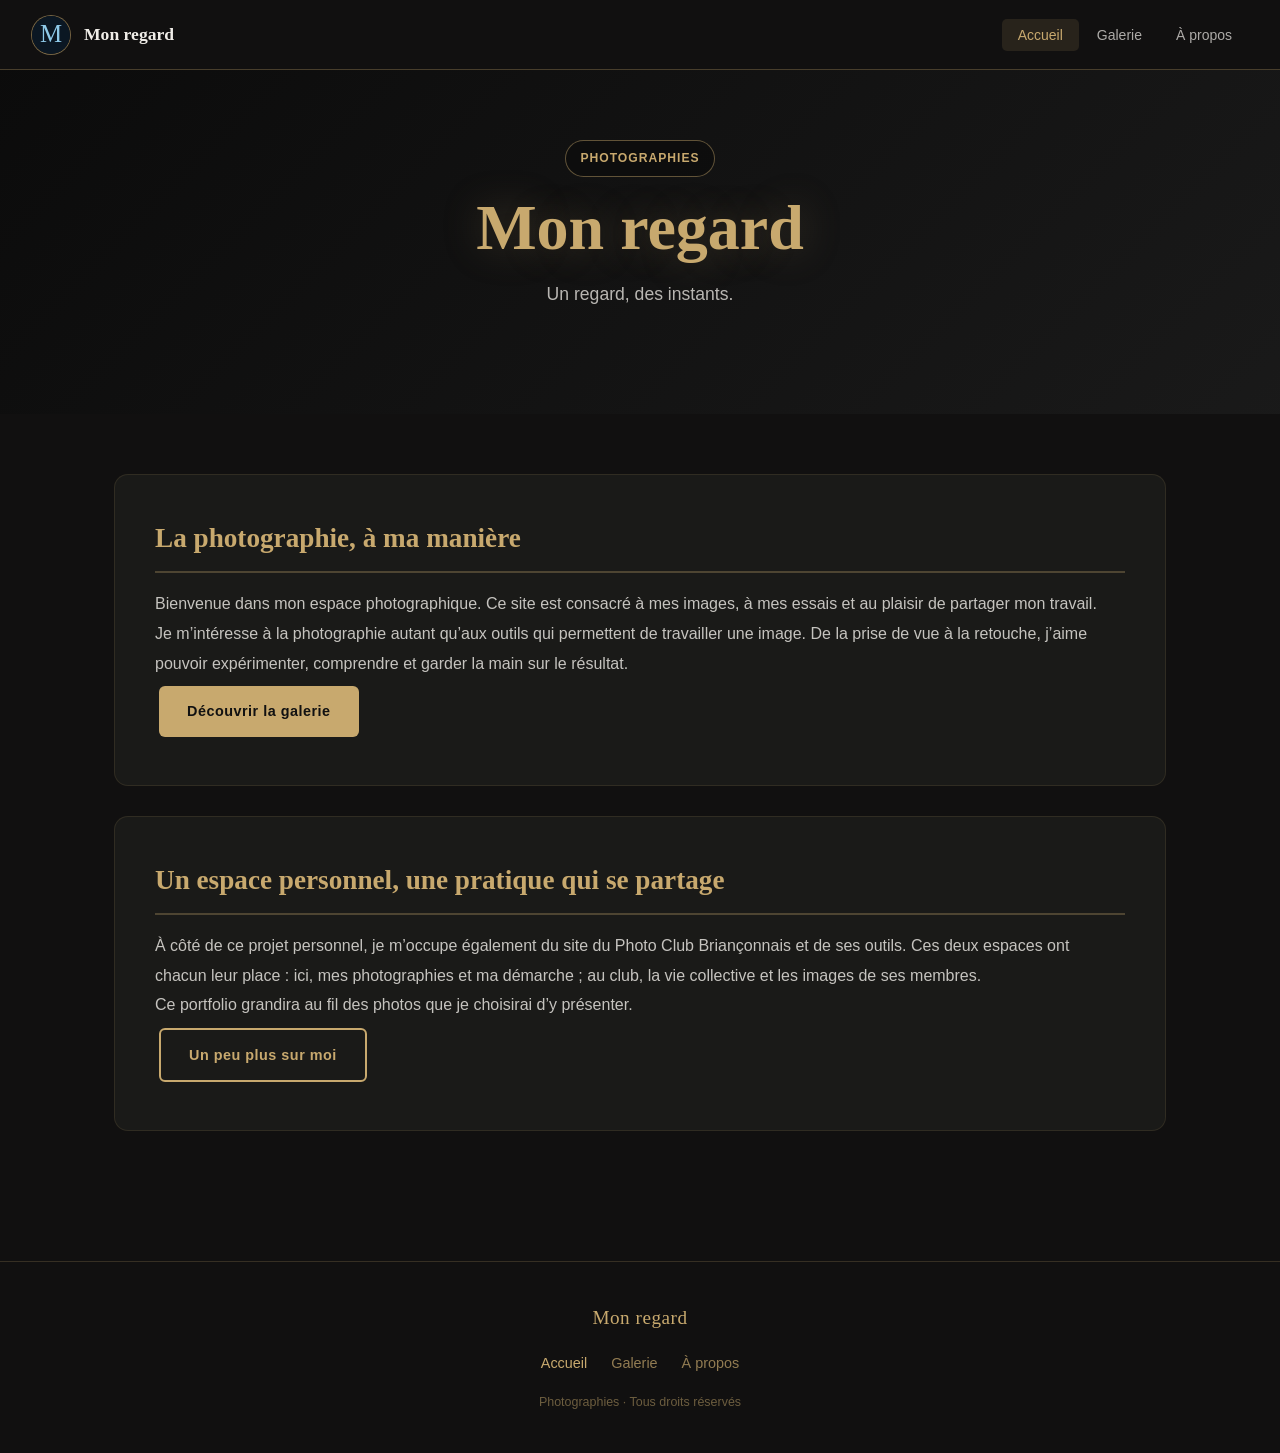
==== commit d7fd8092: "Publication du portfolio personnel" ====
--- a/index.html
+++ b/index.html
@@ -459,7 +459,14 @@
                                 <div class="block-wrapper draggable="true" data-index="0">
                         <div class="block article-block" id="block-0" style="overflow:hidden;">
                                                 <div>
-                                                            <h2>Photographies</h2><p>La galerie se prépare. Retrouvez bientôt ici mes premières images.</p><p><a href="galerie.html" class="content-btn btn-style-outline">Voir la galerie</a></p>                </div>
+                                                            <h2>La photographie, à ma manière</h2><p>Bienvenue dans mon espace photographique. Ce site est consacré à mes images, à mes essais et au plaisir de partager mon travail.</p><p>Je m’intéresse à la photographie autant qu’aux outils qui permettent de travailler une image. De la prise de vue à la retouche, j’aime pouvoir expérimenter, comprendre et garder la main sur le résultat.</p><p><a href="galerie.html" class="content-btn btn-style-gold">Découvrir la galerie</a></p>                </div>
+                <div style="clear:both;"></div>
+            </div>
+        </div>
+                                    <div class="block-wrapper draggable="true" data-index="1">
+                        <div class="block article-block" id="block-1" style="overflow:hidden;">
+                                                <div>
+                                                            <h2>Un espace personnel, une pratique qui se partage</h2><p>À côté de ce projet personnel, je m’occupe également du site du Photo Club Briançonnais et de ses outils. Ces deux espaces ont chacun leur place : ici, mes photographies et ma démarche ; au club, la vie collective et les images de ses membres.</p><p>Ce portfolio grandira au fil des photos que je choisirai d’y présenter.</p><p><a href="a-propos.html" class="content-btn btn-style-outline">Un peu plus sur moi</a></p>                </div>
                 <div style="clear:both;"></div>
             </div>
         </div>
@@ -1159,7 +1166,7 @@
     }).then(r => r.json()).then(res => { showToast(res.ok ? 'Sauvegardé ✓' : 'Erreur', res.ok); });
 }
 
-let blocks = [{"type":"text","content":"<h2>Photographies<\/h2><p>La galerie se pr\u00e9pare. Retrouvez bient\u00f4t ici mes premi\u00e8res images.<\/p><p><a href=\"galerie.html\" class=\"content-btn btn-style-outline\">Voir la galerie<\/a><\/p>"}];
+let blocks = [{"type":"text","content":"<h2>La photographie, \u00e0 ma mani\u00e8re<\/h2><p>Bienvenue dans mon espace photographique. Ce site est consacr\u00e9 \u00e0 mes images, \u00e0 mes essais et au plaisir de partager mon travail.<\/p><p>Je m\u2019int\u00e9resse \u00e0 la photographie autant qu\u2019aux outils qui permettent de travailler une image. De la prise de vue \u00e0 la retouche, j\u2019aime pouvoir exp\u00e9rimenter, comprendre et garder la main sur le r\u00e9sultat.<\/p><p><a href=\"galerie.html\" class=\"content-btn btn-style-gold\">D\u00e9couvrir la galerie<\/a><\/p>"},{"type":"text","content":"<h2>Un espace personnel, une pratique qui se partage<\/h2><p>\u00c0 c\u00f4t\u00e9 de ce projet personnel, je m\u2019occupe \u00e9galement du site du Photo Club Brian\u00e7onnais et de ses outils. Ces deux espaces ont chacun leur place : ici, mes photographies et ma d\u00e9marche ; au club, la vie collective et les images de ses membres.<\/p><p>Ce portfolio grandira au fil des photos que je choisirai d\u2019y pr\u00e9senter.<\/p><p><a href=\"a-propos.html\" class=\"content-btn btn-style-outline\">Un peu plus sur moi<\/a><\/p>"}];
 function renderBlocks() {
     const list = document.getElementById('blockList');
     if (!list) return;
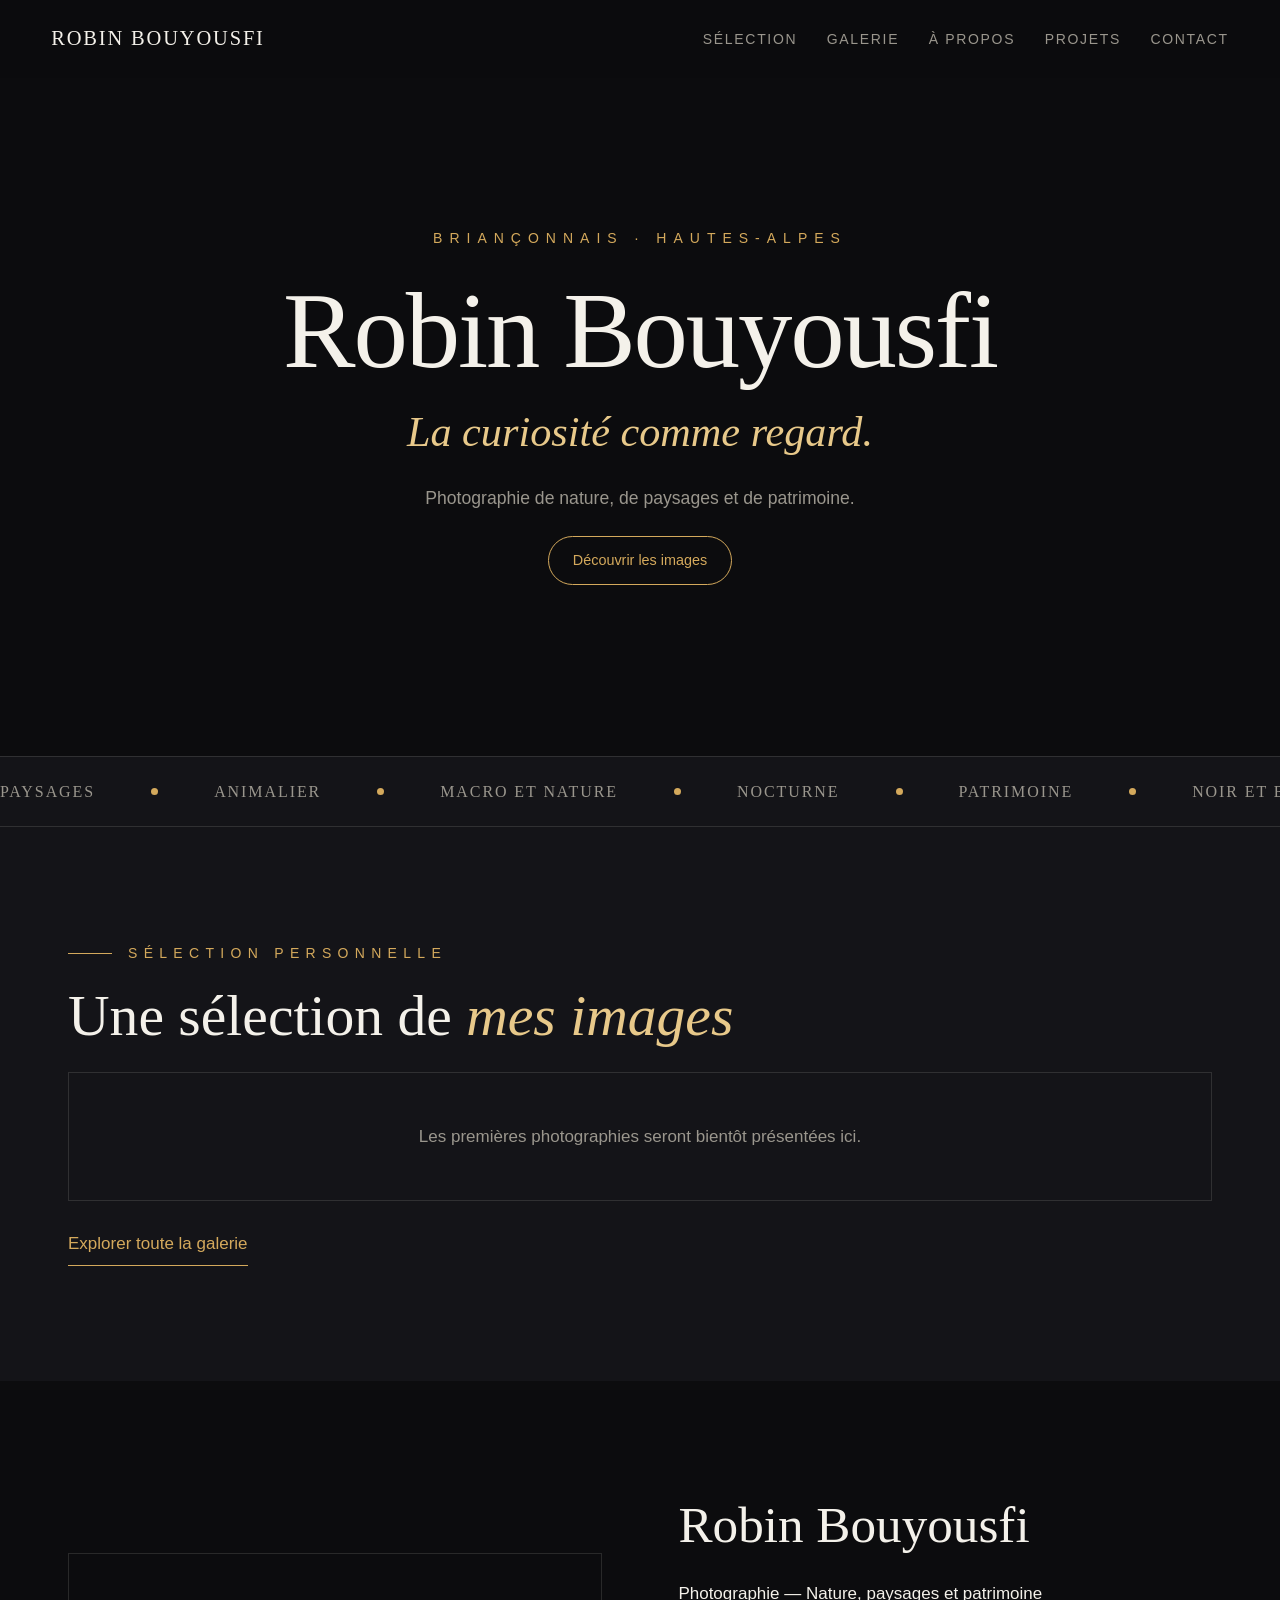
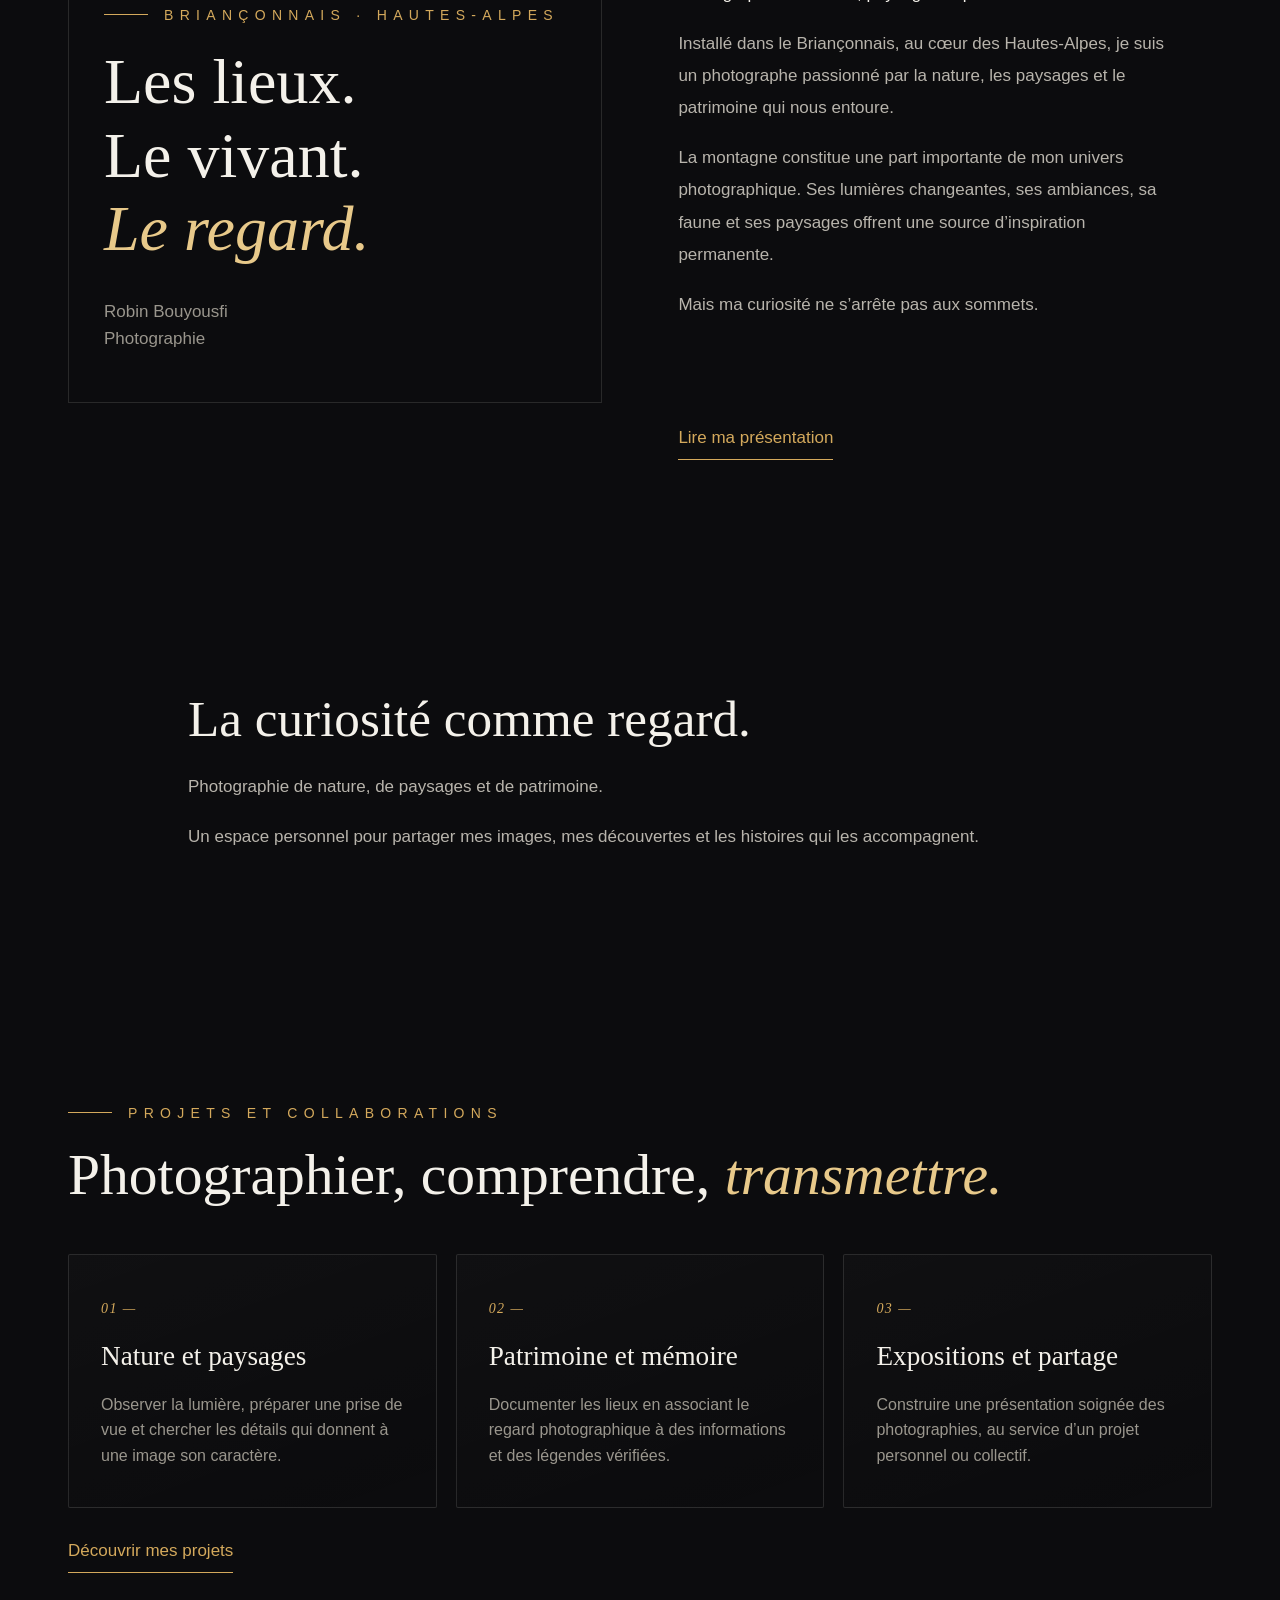
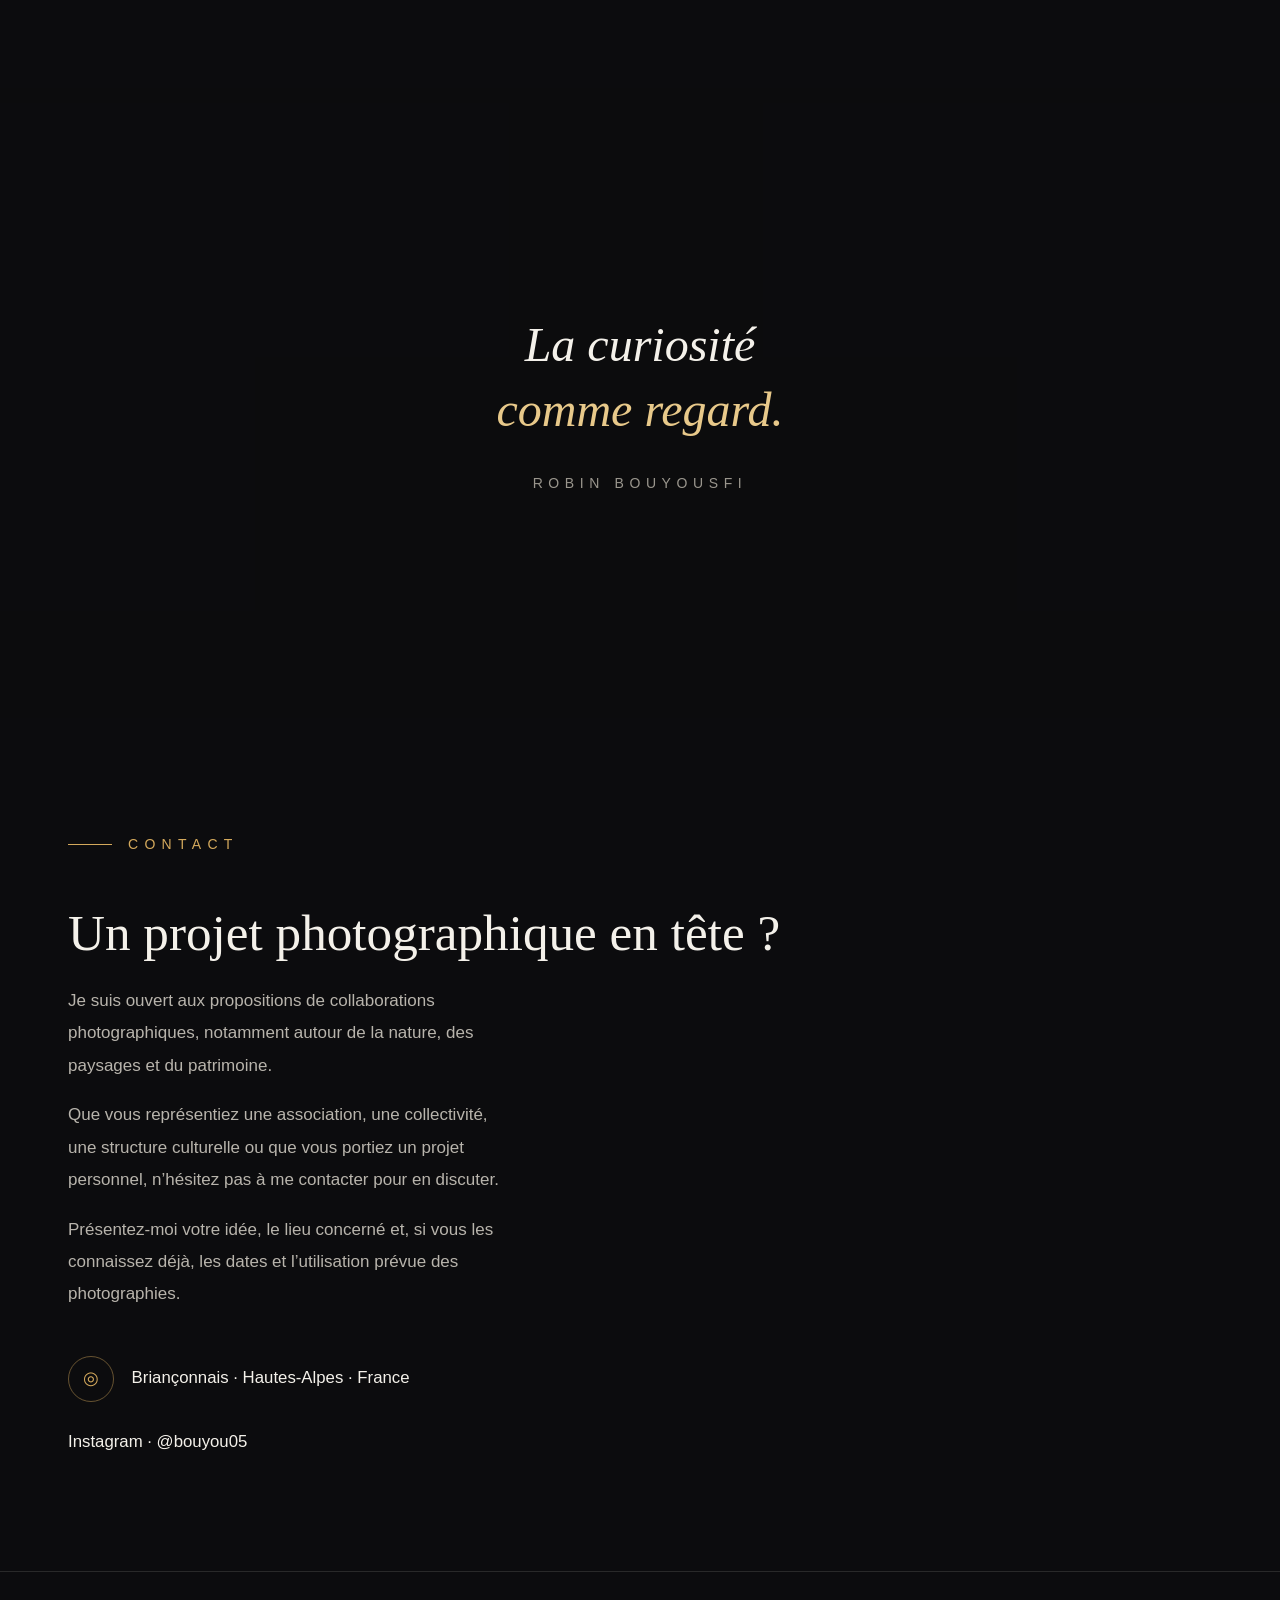
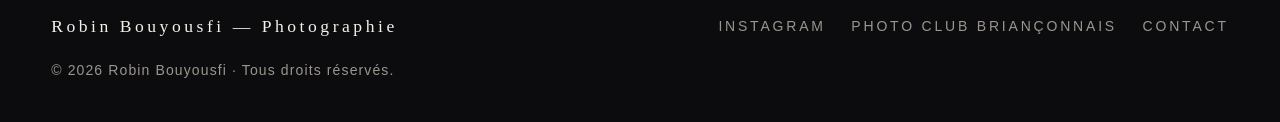
==== commit 84ac9f85: "Publication du portfolio personnel" ====
--- a/index.html
+++ b/index.html
@@ -1,1972 +1,27 @@
-<!DOCTYPE html>
-<html lang="fr">
-<head>
-<meta charset="UTF-8">
-<meta name="viewport" content="width=device-width, initial-scale=1.0">
-<meta name="description" content="Un regard, des instants.">
-<meta name="author" content="Mon regard">
-<meta name="application-name" content="Mon regard">
-<meta name="theme-color" content="#111010">
-<meta name="robots" content="index,follow,max-image-preview:large"><meta http-equiv="Content-Security-Policy" content="default-src 'self'; base-uri 'self'; object-src 'none'; form-action 'self'; style-src 'self' 'unsafe-inline' https://fonts.googleapis.com; font-src 'self' https://fonts.gstatic.com; img-src 'self' data: blob:; script-src 'self' 'unsafe-inline' https://cloud.umami.is; connect-src 'self' https://formsubmit.co https://cloud.umami.is https://gateway.umami.is">
-<meta property="og:type" content="website">
-<meta property="og:locale" content="fr_FR">
-<meta property="og:site_name" content="Mon regard">
-<meta property="og:title" content="Mon regard · Photographies">
-<meta property="og:description" content="Un regard, des instants.">
-<meta property="og:url" content="https://bouyous.github.io/">
-<meta name="twitter:card" content="summary_large_image">
-<meta name="twitter:title" content="Mon regard · Photographies">
-<meta name="twitter:description" content="Un regard, des instants.">
-<link rel="canonical" href="https://bouyous.github.io/">
-<link rel="alternate" hreflang="fr-FR" href="https://bouyous.github.io/">
-<link rel="alternate" hreflang="x-default" href="https://bouyous.github.io/">
-
-
-
-<script type="application/ld+json">{"@context":"https://schema.org","@graph":[{"@type":"Person","@id":"https://bouyous.github.io/#organization","name":"Mon regard","url":"https://bouyous.github.io/"},{"@type":"WebSite","@id":"https://bouyous.github.io/#website","url":"https://bouyous.github.io/","name":"Mon regard","description":"Un regard, des instants.","inLanguage":"fr-FR","publisher":{"@id":"https://bouyous.github.io/#organization"}},{"@type":"WebPage","@id":"https://bouyous.github.io/#webpage","url":"https://bouyous.github.io/","name":"Mon regard · Photographies","description":"Un regard, des instants.","inLanguage":"fr-FR","isPartOf":{"@id":"https://bouyous.github.io/#website"},"about":{"@id":"https://bouyous.github.io/#organization"}}]}</script>
-<!-- Meta verification (remplissez les valeurs dans l'editeur) -->
-<title>Mon regard · Photographies</title>
-<link rel="preconnect" href="https://fonts.googleapis.com">
-<link rel="preconnect" href="https://fonts.gstatic.com" crossorigin>
-<link href="https://fonts.googleapis.com/css2?family=Playfair+Display:ital,wght@0,400;0,700;1,400&family=DM+Sans:wght@300;400;500;600&display=swap" rel="stylesheet">
-<style>
-:root {
-  --gold: #c8a96e; --gold-dark: #a8893e;
-  --dark: #111010; --dark-light: #1a1a18; --dark-lighter: #252520;
-  --text: #f0ede8; --text-dim: #888;
-  --bg: #f7f4f0; --accent: #c8a96e;
-}
-* { margin: 0; padding: 0; box-sizing: border-box; }
-html { scroll-behavior: smooth; }
-body { font-family: 'DM Sans', sans-serif; background: var(--dark); color: var(--text); line-height: 1.7; }
-img { max-width: 100%; }
-a:focus-visible, button:focus-visible, input:focus-visible, textarea:focus-visible, select:focus-visible { outline: 3px solid var(--gold); outline-offset: 3px; }
-
-.header { background: var(--dark); backdrop-filter: blur(20px); border-bottom: 1px solid rgba(200,169,110,.3); padding: 0 32px; height: 70px; display: flex; align-items: center; justify-content: space-between; position: fixed; top: 0; left: 0; right: 0; z-index: 1000; }
-.header-logo { font-family: 'Playfair Display', serif; font-size: 1.1rem; font-weight: 700; color: var(--text); display: flex; align-items: center; gap: 14px; text-decoration: none; }
-.header-brandmark { width:38px; height:38px; flex-shrink:0; border-radius:50%; object-fit:cover; box-shadow:0 0 0 1px rgba(200,169,110,.55); }
-.header-logo small { display: block; font-size: .65rem; color: var(--gold); letter-spacing: 2.5px; text-transform: uppercase; font-family: 'DM Sans', sans-serif; font-weight: 500; }
-.nav-menu { display: flex; gap: 2px; list-style: none; }
-.nav-menu a { color: rgba(240,237,232,.7); text-decoration: none; padding: 8px 16px; border-radius: 5px; font-weight: 500; font-size: .875rem; transition: all .2s; }
-.nav-menu a:hover, .nav-menu a.active { color: var(--gold); background: rgba(200,169,110,.12); }
-
-.hero-preview { position: relative; min-height: 150px; display: flex; flex-direction: column; align-items: center; justify-content: center; text-align: center; padding: 20px; border-radius: 12px; margin-bottom: 20px; overflow: hidden; border: 2px solid rgba(212, 175, 55, 0.3); }
-.hero-preview::before { content: ''; position: absolute; inset: 0; pointer-events: none; }
-.hero-preview h1 { font-family: 'Cinzel', serif; font-size: 24px; color: var(--gold); margin-bottom: 8px; }
-.hero-preview p { font-size: 14px; color: var(--text); max-width: 400px; }
-.hero-preview .preview-label { position: absolute; top: 8px; left: 8px; background: var(--gold); color: #000; font-size: 10px; padding: 2px 8px; border-radius: 4px; font-weight: 600; }
-
-.hero { position: relative; min-height: 40vh; display: flex; flex-direction: column; align-items: center; justify-content: center; text-align: center; padding: 140px 24px 80px; }
-.hero.page-hero { min-height: min(45vh, 460px); padding-bottom: 60px; }
-.hero { background: linear-gradient(135deg, rgba(10,10,10,0.9), rgba(26,26,26,0.95)); }
-.hero::before { background: radial-gradient(ellipse at center, rgba(212, 175, 55, 0.05) 0%, transparent 70%); }
-.hero > * { position: relative; z-index: 1; }
-.hero h1 { font-family: 'Playfair Display', serif; font-size: clamp(2.4rem,5vw,4rem); font-weight: 700; color: var(--gold); margin-bottom: 16px; text-shadow: 0 0 40px rgba(200,169,110,.25); max-width: 800px; line-height: 1.15; }
-.hero p { font-size: 1.1rem; color: rgba(240,237,232,.75); max-width: 600px; margin-bottom: 24px; }
-.hero-official { display:inline-flex; align-items:center; gap:8px; margin:0 0 14px; padding:7px 14px; border:1px solid rgba(200,169,110,.45); border-radius:999px; color:var(--gold); background:rgba(12,12,12,.62); font-size:.76rem; font-weight:700; letter-spacing:.08em; text-transform:uppercase; }
-.hero-info { display: inline-flex; align-items: center; gap: 10px; padding: 10px 24px; background: rgba(200,169,110,.1); border: 1px solid rgba(200,169,110,.3); border-radius: 100px; color: var(--gold); font-size: .88rem; }
-
-.content { max-width: 1100px; margin: 0 auto; padding: 60px 24px 100px; }
-
-.block-wrapper { position: relative; margin-bottom: 30px; cursor: grab; }
-.block-wrapper:active { cursor: grabbing; }
-.block-wrapper.dragging { opacity: 0.5; transform: scale(0.98); }
-.block-wrapper.drag-over { border: 2px dashed var(--gold); border-radius: 16px; }
-
-.block { background: var(--dark-light); border-radius: 14px; padding: 40px; border: 1px solid rgba(200,169,110,.12); transition: box-shadow .3s, transform .2s; }
-.block:hover { box-shadow: 0 6px 24px rgba(200,169,110,.12); transform: translateY(-2px); }
-.block h2 { font-family: 'Playfair Display', serif; font-size: 1.7rem; color: var(--gold); margin-bottom: 16px; padding-bottom: 10px; border-bottom: 2px solid rgba(200,169,110,.3); }
-.block h3 { font-family: 'Playfair Display', serif; font-size: 1.25rem; color: var(--gold); margin: 16px 0 8px; }
-.block p { color: rgba(240,237,232,.8); line-height: 1.85; font-size: 1rem; }
-.news-item { background: var(--dark-lighter); border-radius: 12px; padding: 28px; border-left: 3px solid var(--gold); }
-.news-item h3 { color: var(--gold); font-family: 'Playfair Display', serif; font-size: 1.3rem; margin-bottom: 6px; }
-.date { color: var(--gold-dark); font-size: .82rem; margin-bottom: 12px; letter-spacing: 1px; text-transform: uppercase; }
-.content-btn { display: inline-block; padding: 12px 28px; border-radius: 6px; text-decoration: none; font-weight: 600; font-size: .9rem; letter-spacing: .5px; cursor: pointer; transition: all 0.3s; margin: 8px 4px; }
-.content-btn.btn-style-gold { background: var(--gold); color: #111; }
-.content-btn.btn-style-gold:hover { background: #c9a420; transform: translateY(-2px); }
-.content-btn.btn-style-dark { background: #111; color: var(--gold); }
-.content-btn.btn-style-dark:hover { background: #222; transform: translateY(-2px); }
-.content-btn.btn-style-outline { background: transparent; color: var(--gold); border: 2px solid var(--gold); }
-.content-btn.btn-style-outline:hover { background: var(--gold); color: #111; transform: translateY(-2px); }
-.content-btn.btn-style-red { background: #c0392b; color: #fff; }
-.content-btn.btn-style-red:hover { background: #e74c3c; transform: translateY(-2px); }
-.news-item .block-image { display: block; width: 100%; max-width: 100%; height: auto; margin-bottom: 16px; border-radius: 8px; }
-
-.block-edit-bar { position: absolute; top: 8px; right: 8px; display: flex; gap: 4px; opacity: 0; transition: opacity 0.2s; z-index: 10; }
-.block-wrapper:hover .block-edit-bar { opacity: 1; }
-.block-icon-btn { width: 32px; height: 32px; border-radius: 6px; border: 1px solid rgba(212, 175, 55, 0.3); background: rgba(0,0,0,0.8); color: var(--gold); cursor: pointer; display: flex; align-items: center; justify-content: center; font-size: 14px; transition: all 0.2s; }
-.block-icon-btn:hover { background: var(--gold); color: #000; }
-.block-icon-btn.delete:hover { background: #FF5757; border-color: #FF5757; color: #fff; }
-.block-icon-btn.drag-handle { cursor: grab; }
-
-.block-image { border-radius: 12px; margin-bottom: 20px; transition: width 0.3s; }
-.block-image.left { float: left; margin-right: 24px; margin-bottom: 12px; object-fit: cover; }
-.block-image.right { float: right; margin-left: 24px; margin-bottom: 12px; object-fit: cover; }
-.block-image.top { width: 100%; margin-bottom: 20px; display: block; }
-.block-image.bottom { width: 100%; margin-top: 20px; display: block; }
-.block-image.small { max-width: 200px; width: 200px; height: auto; }
-.block-image.medium { max-width: 320px; width: 320px; height: auto; }
-.block-image.large { max-width: 440px; width: 440px; height: auto; }
-.block-image.xlarge { max-width: 560px; width: 560px; height: auto; }
-.block-image.xxlarge { max-width: 700px; width: 700px; height: auto; }
-.block-image.top, .block-image.bottom { max-width: 100% !important; width: 100% !important; height: auto !important; }
-
-.gallery-grid { display: grid; grid-template-columns: repeat(auto-fill, minmax(180px, 1fr)); gap: 10px; }
-.gallery-item { appearance: none; width: 100%; background: transparent; padding: 0; aspect-ratio: 1; border-radius: 8px; overflow: hidden; cursor: zoom-in; border: 2px solid transparent; transition: all .3s; position: relative; }
-.gallery-item:hover { border-color: var(--gold); transform: scale(1.03); box-shadow: 0 8px 24px rgba(0,0,0,.5); }
-.gallery-item img { width: 100%; height: 100%; object-fit: cover; pointer-events: none; }
-
-.contact-form { max-width: 600px; margin: 0 auto; }
-.contact-note { margin-top: 18px; color: var(--text-dim); font-size: .82rem; line-height: 1.6; }
-.contact-note a { color: var(--gold); }
-.honeypot { position: absolute !important; left: -10000px !important; width: 1px !important; height: 1px !important; overflow: hidden !important; }
-.form-group { margin-bottom: 20px; }
-.form-group label { display: block; color: var(--gold); font-weight: 500; margin-bottom: 8px; }
-.form-group input, .form-group textarea, .form-group select { width: 100%; min-width:0; padding: 14px 18px; background: var(--dark-lighter); border: 1px solid rgba(212, 175, 55, 0.2); border-radius: 10px; color: var(--text); font-size: 16px; font-family: inherit; }
-.form-group input:focus, .form-group textarea:focus, .form-group select:focus { outline: none; border-color: var(--gold); }
-.form-group textarea { min-height: 150px; resize: vertical; }
-
-.btn { padding: 11px 26px; border-radius: 6px; border: none; cursor: pointer; font-weight: 600; font-size: .9rem; transition: all .2s; font-family: inherit; }
-.btn-gold { background: var(--gold); color: #111; }
-.btn-gold:hover { background: #d4b87a; transform: translateY(-2px); box-shadow: 0 6px 20px rgba(200,169,110,.35); }
-.btn-outline { background: transparent; border: 2px solid var(--gold); color: var(--gold); }
-.btn-outline:hover { background: rgba(200,169,110,.1); }
-.btn-sm { padding: 7px 14px; font-size: .82rem; }
-
-.ai-box { background: linear-gradient(135deg, var(--dark-light), var(--dark-lighter)); border: 2px solid var(--gold); border-radius: 20px; padding: 32px; margin: 40px 0; }
-.ai-box.green { border-color: #1EA97C; }
-.ai-box h3 { font-family: 'Cinzel', serif; color: var(--gold); margin-bottom: 20px; display: flex; align-items: center; gap: 12px; }
-.ai-box.green h3 { color: #1EA97C; }
-.ai-textarea { width: 100%; min-height: 100px; padding: 18px; background: var(--dark); border: 1px solid rgba(212, 175, 55, 0.3); border-radius: 12px; color: var(--text); font-family: inherit; font-size: 16px; resize: vertical; }
-.ai-result { margin-top: 20px; padding: 20px; background: var(--dark); border-radius: 12px; border-left: 4px solid var(--gold); }
-.ai-loading { display: none; align-items: center; gap: 12px; margin-top: 16px; color: var(--gold); }
-.ai-loading.show { display: flex; }
-.spinner { width: 24px; height: 24px; border: 3px solid rgba(212, 175, 55, 0.2); border-top-color: var(--gold); border-radius: 50%; animation: spin 1s linear infinite; }
-@keyframes spin { to { transform: rotate(360deg); } }
-
-.editor-panel { position: fixed; top: 0; left: -450px; bottom: 0; width: 450px; background: var(--dark-light); border-right: 1px solid rgba(200,169,110,.2); overflow-y: auto; z-index: 1001; transition: left .3s ease; padding: 20px; }
-.editor-panel.active { left: 0; }
-.editor-header { display: flex; justify-content: space-between; align-items: center; padding-bottom: 20px; border-bottom: 1px solid rgba(200,169,110,.2); margin-bottom: 20px; }
-.editor-header h2 { font-family: 'Playfair Display', serif; color: var(--gold); font-size: 1.1rem; }
-.editor-close { background: none; border: none; color: var(--text); font-size: 28px; cursor: pointer; padding: 0; }
-.editor-section { margin-bottom: 24px; padding-bottom: 24px; border-bottom: 1px solid rgba(212, 175, 55, 0.1); }
-.editor-section h3 { color: var(--gold); font-size: 14px; margin-bottom: 16px; text-transform: uppercase; letter-spacing: 1px; }
-.editor-tabs { display: flex; gap: 8px; margin-bottom: 20px; flex-wrap: wrap; }
-.editor-tab { padding: 10px 14px; background: var(--dark); border: 1px solid rgba(212, 175, 55, 0.2); border-radius: 8px; color: var(--text); cursor: pointer; font-size: 12px; transition: all 0.3s; }
-.editor-tab.active, .editor-tab:hover { background: rgba(212, 175, 55, 0.2); border-color: var(--gold); color: var(--gold); }
-.editor-content { display: none; }
-.editor-content.active { display: block; }
-
-.block-list { margin-top: 16px; }
-.block-item { background: var(--dark); border-radius: 10px; padding: 14px; margin-bottom: 10px; border: 1px solid rgba(212, 175, 55, 0.1); }
-.block-item-header { display: flex; justify-content: space-between; align-items: center; margin-bottom: 8px; }
-.block-item-type { color: var(--gold); font-size: 11px; text-transform: uppercase; }
-.block-item-actions { display: flex; gap: 6px; }
-.block-item-actions button { padding: 5px 10px; border-radius: 5px; border: none; cursor: pointer; font-size: 11px; }
-.edit-btn { background: rgba(212, 175, 55, 0.2); color: var(--gold); }
-.delete-btn { background: rgba(255, 87, 87, 0.2); color: #FF5757; }
-.move-btn { background: rgba(255, 255, 255, 0.1); color: var(--text); }
-.add-block-btn { padding: 12px; background: var(--dark); border: 1px dashed rgba(212, 175, 55, 0.3); border-radius: 8px; color: var(--gold); cursor: pointer; font-size: 13px; width: 100%; margin-top: 8px; }
-.add-block-btn:hover { background: rgba(212, 175, 55, 0.1); }
-
-.image-picker { display: grid; grid-template-columns: repeat(4, 1fr); gap: 6px; margin-top: 12px; max-height: 400px; overflow-y: auto; padding: 6px; }
-.image-picker-item { aspect-ratio: 1; border-radius: 8px; overflow: hidden; cursor: pointer; border: 2px solid transparent; transition: all 0.2s; position: relative; }
-.image-picker-item:hover, .image-picker-item.selected { border-color: var(--gold); }
-.image-picker-item img { width: 100%; height: 100%; object-fit: cover; }
-.image-picker-item .img-name { position: absolute; bottom: 0; left: 0; right: 0; background: rgba(0,0,0,0.8); color: var(--gold); font-size: 10px; padding: 4px; text-align: center; white-space: nowrap; overflow: hidden; text-overflow: ellipsis; }
-.image-picker-item.in-gallery { border-color: var(--gold) !important; }
-.image-picker-item.in-gallery .img-name { color: var(--gold); }
-
-.toggle-editor { position: fixed; top: 50%; left: 0; transform: translateY(-50%); width: 50px; height: 50px; background: linear-gradient(135deg, var(--gold), var(--gold-dark)); border: none; border-radius: 0 12px 12px 0; cursor: pointer; font-size: 24px; z-index: 999; display: flex; align-items: center; justify-content: center; }
-.toggle-editor:hover { left: 0 !important; }
-
-.login-overlay { position: fixed; inset: 0; background: rgba(0, 0, 0, 0.9); display: flex; align-items: center; justify-content: center; z-index: 2000; }
-.login-box { background: var(--dark-light); padding: 48px; border-radius: 24px; width: 420px; max-width: 90%; text-align: center; border: 1px solid rgba(212, 175, 55, 0.2); }
-.login-box h2 { font-family: 'Playfair Display', serif; font-size: 1.8rem; color: var(--gold); margin-bottom: 8px; }
-.login-box p { color: var(--text-dim); margin-bottom: 28px; }
-.login-box input { width: 100%; padding: 16px; background: var(--dark); border: 2px solid rgba(212, 175, 55, 0.3); border-radius: 12px; color: var(--text); font-size: 18px; text-align: center; margin-bottom: 20px; }
-.login-box input:focus { outline: none; border-color: var(--gold); }
-
-.footer { background: var(--dark); border-top: 1px solid rgba(200,169,110,.2); padding: 40px 32px; text-align: center; }
-.footer-logo { font-family: 'Playfair Display', serif; font-size: 1.2rem; color: var(--gold); margin-bottom: 12px; letter-spacing: .5px; }
-.footer p { color: var(--text-dim); font-size: .85rem; margin-top: 4px; }
-
-.mobile-menu-btn { display: none; background: none; border: none; color: var(--gold); font-size: 28px; cursor: pointer; }
-.resize-options-grid { margin-top: 16px; display: grid; grid-template-columns: repeat(3, minmax(0, 1fr)); gap: 10px; }
-
-/* Campagne d'adhésion — rentrée 2026 */
-.join-campaign { padding: 64px 32px 16px; background: radial-gradient(circle at 80% 10%, rgba(212,175,55,.11), transparent 42%); }
-.join-campaign-card { max-width: 1180px; margin: 0 auto; display: grid; grid-template-columns: minmax(300px, .9fr) minmax(0, 1.1fr); overflow: hidden; border: 1px solid rgba(212,175,55,.3); border-radius: 28px; background: linear-gradient(145deg, rgba(28,27,25,.98), rgba(13,13,13,.98)); box-shadow: 0 28px 80px rgba(0,0,0,.35); }
-.join-campaign-visual { min-height: 530px; position: relative; overflow: hidden; }
-.join-campaign-visual::after { content: ''; position: absolute; inset: 0; background: linear-gradient(90deg, transparent 45%, rgba(20,19,18,.85) 100%); }
-.join-campaign-visual img { width: 100%; height: 100%; position: absolute; inset: 0; object-fit: cover; object-position: 50% 58%; }
-.join-campaign-badge { position: absolute; z-index: 1; top: 24px; left: 24px; padding: 9px 14px; border: 1px solid rgba(255,255,255,.35); border-radius: 999px; background: rgba(10,10,10,.66); backdrop-filter: blur(10px); color: #fff; font-size: .72rem; font-weight: 700; letter-spacing: 1.5px; text-transform: uppercase; }
-.join-campaign-copy { padding: clamp(36px, 5vw, 72px); display: flex; flex-direction: column; justify-content: center; }
-.join-campaign-eyebrow { color: var(--gold); font-size: .75rem; font-weight: 700; letter-spacing: 2.2px; text-transform: uppercase; }
-.join-campaign-copy h2 { margin: 14px 0 18px; font-family: 'Playfair Display', serif; color: var(--text); font-size: clamp(2.15rem, 4.3vw, 4rem); line-height: 1.02; }
-.join-campaign-copy > p { color: var(--text-dim); font-size: 1.04rem; line-height: 1.75; }
-.join-price-row { margin: 28px 0; display: flex; align-items: center; gap: 24px; }
-.join-price { min-width: 164px; padding: 18px 22px; display: grid; grid-template-columns: auto 1fr; align-items: end; column-gap: 9px; border-radius: 18px; background: linear-gradient(135deg, var(--gold), #f0cf72); color: #15130f; box-shadow: 0 12px 34px rgba(212,175,55,.2); }
-.join-price strong { font-family: 'Playfair Display', serif; font-size: 3rem; line-height: .9; }
-.join-price span { font-weight: 800; text-transform: uppercase; letter-spacing: .5px; }
-.join-price small { grid-column: 1 / -1; margin-top: 8px; font-weight: 700; opacity: .75; }
-.join-price-note { color: var(--text); font-weight: 600; line-height: 1.5; }
-.join-benefits { margin: 0 0 30px; padding: 0; display: grid; grid-template-columns: repeat(3, minmax(0, 1fr)); gap: 10px; list-style: none; }
-.join-benefits li { padding: 13px 10px; border: 1px solid rgba(212,175,55,.16); border-radius: 12px; background: rgba(255,255,255,.025); color: var(--text-dim); text-align: center; font-size: .84rem; }
-.join-campaign-actions { display: flex; align-items: center; gap: 14px; flex-wrap: wrap; }
-.join-campaign-actions .btn { text-decoration: none; }
-.join-reassurance { width: 100%; margin-top: 4px; color: rgba(255,255,255,.48); font-size: .78rem; }
-.join-prompt { width: min(390px, calc(100vw - 32px)); position: fixed; z-index: 1800; right: 22px; bottom: 22px; padding: 22px; display: grid; grid-template-columns: auto 1fr; gap: 5px 16px; border: 1px solid rgba(212,175,55,.42); border-radius: 20px; background: rgba(18,17,16,.96); box-shadow: 0 24px 70px rgba(0,0,0,.5); backdrop-filter: blur(14px); opacity: 0; transform: translateY(18px); transition: opacity .35s ease, transform .35s ease; }
-.join-prompt[hidden] { display: none; }
-.join-prompt.is-visible { opacity: 1; transform: translateY(0); }
-.join-prompt-price { grid-row: 1 / 4; width: 82px; height: 82px; display: grid; place-content: center; border-radius: 50%; background: var(--gold); color: #15130f; text-align: center; }
-.join-prompt-price strong { font-family: 'Playfair Display', serif; font-size: 1.65rem; line-height: 1; }
-.join-prompt-price span { margin-top: 2px; font-size: .65rem; font-weight: 800; text-transform: uppercase; }
-.join-prompt-kicker { color: var(--gold); font-size: .68rem; font-weight: 700; letter-spacing: 1.4px; text-transform: uppercase; }
-.join-prompt p { margin: 2px 28px 5px 0; color: var(--text); line-height: 1.4; }
-.join-prompt a { color: var(--gold); font-size: .84rem; font-weight: 700; text-decoration: none; }
-.join-prompt-close { position: absolute; top: 9px; right: 10px; width: 32px; height: 32px; border: 0; background: none; color: var(--text-dim); font-size: 22px; cursor: pointer; }
-.club-faq { max-width: 1100px; margin: 40px auto 8px; padding: 42px; border: 1px solid rgba(212,175,55,.2); border-radius: 24px; background: rgba(255,255,255,.025); }
-.club-faq h2 { margin-bottom: 24px; color: var(--gold); font-family: 'Playfair Display', serif; font-size: clamp(1.8rem, 3vw, 2.5rem); }
-.club-faq-grid { display: grid; grid-template-columns: repeat(2, minmax(0, 1fr)); gap: 18px; }
-.club-faq article { padding: 20px; border-radius: 14px; background: rgba(0,0,0,.2); }
-.club-faq h3 { margin-bottom: 7px; color: var(--text); font-size: 1rem; }
-.club-faq p { color: var(--text-dim); font-size: .92rem; line-height: 1.65; }
-@media (max-width: 768px) {
-    .header { padding: 0 16px; }
-    .header-logo { font-size: 1rem; gap: 10px; }
-    .mobile-menu-btn { display: block; }
-    .nav-menu { display: none; position: absolute; top: 70px; left: 0; right: 0; background: var(--dark-light); flex-direction: column; padding: 16px; border-top: 1px solid rgba(212, 175, 55, 0.2); }
-    .nav-menu.open { display: flex; }
-    .hero { min-height: 60vh; padding: 110px 20px 56px; }
-    .hero.page-hero { min-height: 38vh; padding-bottom: 44px; }
-    .hero h1 { font-size: clamp(2rem, 10vw, 2.7rem); }
-    .content { padding: 44px 16px 72px; }
-    .block { padding: 24px; }
-    .block-image.left, .block-image.right { float: none; width: 100%; max-width: 100%; margin: 0 0 20px; }
-    .block input[type="file"] { min-width: 0; max-width: 100%; }
-    .join-campaign { padding: 40px 16px 8px; }
-    .join-campaign-card { grid-template-columns: 1fr; border-radius: 22px; }
-    .join-campaign-visual { min-height: 310px; }
-    .join-campaign-visual::after { background: linear-gradient(0deg, rgba(20,19,18,.92), transparent 60%); }
-    .join-campaign-copy { padding: 32px 24px 36px; }
-    .join-price-row { align-items: stretch; flex-direction: column; gap: 14px; }
-    .join-price { width: 100%; min-width: 0; justify-content: center; }
-    .join-price-note { text-align: center; }
-    .join-benefits { grid-template-columns: 1fr; }
-    .join-campaign-actions { align-items: stretch; flex-direction: column; }
-    .join-campaign-actions .btn { width: 100%; text-align: center; }
-    .join-reassurance { text-align: center; }
-    .join-prompt { right: 16px; bottom: 16px; padding: 18px; grid-template-columns: 68px 1fr; }
-    .join-prompt-price { width: 68px; height: 68px; }
-    .club-faq { margin: 28px 0 0; padding: 26px 20px; }
-    .club-faq-grid { grid-template-columns: 1fr; }
-    .resize-options-grid { grid-template-columns: 1fr; }
-    .lightbox-nav { font-size: 28px; padding: 8px 12px; }
-    .lightbox-nav.prev { left: 4px; }
-    .lightbox-nav.next { right: 4px; }
-    .editor-panel { width: 100%; left: -100%; }
-}
-@media (prefers-reduced-motion: reduce) {
-    html { scroll-behavior: auto; }
-    *, *::before, *::after { animation-duration: .01ms !important; animation-iteration-count: 1 !important; transition-duration: .01ms !important; }
-}
-.site-watermark { position: fixed; bottom: 12px; left: 50%; transform: translateX(-50%); font-size: 12px; color: var(--gold); opacity: 0.5; }
-
-/* Lightbox Gallery */
-.lightbox { position: fixed; inset: 0; background: rgba(0,0,0,0.95); display: none; align-items: center; justify-content: center; z-index: 3000; padding: 20px; }
-.lightbox.active { display: flex; }
-.lightbox-content { position: relative; max-width: 90vw; max-height: 90vh; }
-.lightbox-content img { max-width: 100%; max-height: 90vh; object-fit: contain; border-radius: 8px; }
-.lightbox-close { position: absolute; top: -40px; right: 0; background: none; border: none; color: #fff; font-size: 32px; cursor: pointer; }
-.lightbox-close:hover { color: var(--gold); }
-.lightbox-nav { position: absolute; top: 50%; transform: translateY(-50%); background: rgba(0,0,0,0.5); border: none; color: #fff; font-size: 40px; cursor: pointer; padding: 10px 20px; border-radius: 8px; }
-.lightbox-nav:hover { background: var(--gold); color: #000; }
-.lightbox-nav.prev { left: -60px; }
-.lightbox-nav.next { right: -60px; }
-.lightbox-counter { position: absolute; bottom: -30px; left: 50%; transform: translateX(-50%); color: #888; font-size: 14px; }
-
-/* Chat AI */
-.chat-container { background: var(--dark); border-radius: 16px; overflow: hidden; margin-bottom: 20px; }
-.chat-messages { max-height: 300px; overflow-y: auto; padding: 20px; }
-.chat-message { margin-bottom: 16px; padding: 12px 16px; border-radius: 12px; font-size: 14px; line-height: 1.6; }
-.chat-message.user { background: rgba(212, 175, 55, 0.2); margin-left: 40px; }
-.chat-message.ai { background: rgba(30, 169, 124, 0.2); margin-right: 40px; border-left: 3px solid #1EA97C; }
-.chat-input-area { display: flex; gap: 10px; padding: 16px; border-top: 1px solid rgba(212, 175, 55, 0.1); }
-.chat-input-area input { flex: 1; padding: 12px 16px; background: var(--dark-lighter); border: 1px solid rgba(212, 175, 55, 0.2); border-radius: 8px; color: var(--text); font-size: 14px; }
-.chat-input-area button { padding: 12px 20px; }
-
-.suggestion-chips { display: flex; flex-wrap: wrap; gap: 8px; margin-top: 12px; }
-.suggestion-chip { padding: 8px 14px; background: var(--dark); border: 1px solid rgba(212, 175, 55, 0.3); border-radius: 20px; color: var(--gold); font-size: 12px; cursor: pointer; transition: all 0.2s; }
-.suggestion-chip:hover { background: rgba(212, 175, 55, 0.2); }
-
-/* Generated blocks preview */
-.generated-blocks-preview { background: var(--dark); border-radius: 12px; padding: 20px; margin-top: 20px; border: 2px dashed rgba(212, 175, 55, 0.3); }
-.generated-block-item { background: var(--dark-lighter); padding: 16px; border-radius: 10px; margin-bottom: 12px; border-left: 3px solid #1EA97C; }
-.generated-block-item h4 { color: var(--gold); margin-bottom: 8px; font-size: 14px; }
-.generated-block-item p { font-size: 13px; color: var(--text-dim); }
-.analytics-shell { max-width:1100px; margin:0 auto 36px; }
-.analytics-head { display:flex; align-items:flex-start; justify-content:space-between; gap:20px; margin-bottom:22px; flex-wrap:wrap; }
-.analytics-live { display:flex; align-items:center; gap:10px; background:rgba(30,169,124,.12); border:1px solid rgba(30,169,124,.35); padding:10px 16px; border-radius:999px; color:#74dcb8; font-weight:600; }
-.analytics-live-dot { width:9px; height:9px; border-radius:50%; background:#1ea97c; box-shadow:0 0 0 6px rgba(30,169,124,.13); }
-.analytics-periods { display:flex; gap:8px; flex-wrap:wrap; margin:0 0 22px; }
-.analytics-period { border:1px solid rgba(212,175,55,.28); background:#151515; color:var(--text-dim); padding:9px 14px; border-radius:999px; cursor:pointer; font:inherit; }
-.analytics-period.active { color:#15120b; background:var(--gold); border-color:var(--gold); font-weight:700; }
-.analytics-cards { display:grid; grid-template-columns:repeat(5,minmax(0,1fr)); gap:12px; margin-bottom:18px; }
-.analytics-card { background:linear-gradient(145deg,#1b1a18,#121212); border:1px solid rgba(212,175,55,.17); border-radius:14px; padding:17px; min-width:0; }
-.analytics-card-label { color:var(--text-dim); font-size:.74rem; text-transform:uppercase; letter-spacing:.08em; }
-.analytics-card-value { display:block; color:var(--gold); font-family:'Playfair Display',serif; font-size:1.85rem; line-height:1.15; margin-top:7px; overflow-wrap:anywhere; }
-.analytics-grid { display:grid; grid-template-columns:minmax(0,1.65fr) minmax(260px,.85fr); gap:18px; }
-.analytics-panel { background:#151515; border:1px solid rgba(212,175,55,.17); border-radius:16px; padding:20px; min-width:0; }
-.analytics-panel h3 { color:var(--gold); font-family:'Playfair Display',serif; margin:0 0 4px; }
-.analytics-chart { width:100%; min-height:280px; display:block; margin-top:15px; }
-.analytics-legend { display:flex; gap:18px; color:var(--text-dim); font-size:.78rem; margin-top:10px; }
-.analytics-legend span::before { content:''; display:inline-block; width:18px; height:3px; margin-right:7px; vertical-align:middle; border-radius:2px; background:var(--gold); }
-.analytics-legend span:last-child::before { background:#1ea97c; }
-.analytics-pages { list-style:none; margin:14px 0 0; padding:0; display:grid; gap:12px; }
-.analytics-page { display:grid; grid-template-columns:minmax(0,1fr) auto; gap:10px; align-items:center; }
-.analytics-page-name { color:var(--text); overflow:hidden; text-overflow:ellipsis; white-space:nowrap; font-size:.9rem; }
-.analytics-page-value { color:var(--gold); font-weight:700; }
-.analytics-page-bar { grid-column:1/-1; height:5px; background:#292826; border-radius:5px; overflow:hidden; }
-.analytics-page-bar span { display:block; height:100%; background:linear-gradient(90deg,var(--gold),#f2d68b); border-radius:5px; }
-.analytics-setup { background:linear-gradient(135deg,rgba(212,175,55,.09),rgba(30,169,124,.06)); border:1px solid rgba(212,175,55,.25); border-radius:16px; padding:22px; margin-bottom:22px; }
-.analytics-fields { display:grid; grid-template-columns:1fr 1fr; gap:14px; margin:18px 0; }
-.analytics-field label { display:block; color:var(--gold); font-size:.78rem; margin-bottom:6px; }
-.analytics-field input { width:100%; box-sizing:border-box; padding:11px 12px; background:#101010; color:var(--text); border:1px solid rgba(212,175,55,.25); border-radius:8px; }
-.analytics-status { min-height:22px; margin-top:12px; color:var(--text-dim); font-size:.88rem; }
-.analytics-loading { opacity:.55; pointer-events:none; }
-.analytics-empty { color:var(--text-dim); text-align:center; padding:55px 12px; }
-.photo-lab { max-width:1000px; margin:0 auto 32px; padding:clamp(18px,3vw,30px); background:linear-gradient(145deg,#1b1a18,#111); border:1px solid rgba(212,175,55,.22); border-radius:18px; }
-.photo-lab-head { display:flex; justify-content:space-between; gap:20px; align-items:flex-start; flex-wrap:wrap; margin-bottom:20px; }
-.photo-lab-head-actions { display:flex; align-items:center; justify-content:flex-end; gap:9px; flex-wrap:wrap; }
-.photo-lab-badge { color:#79d9b4; background:rgba(30,169,124,.12); border:1px solid rgba(30,169,124,.32); border-radius:999px; padding:7px 12px; font-size:.76rem; white-space:nowrap; }
-.photo-lab-drop { display:block; border:1px dashed rgba(212,175,55,.5); border-radius:14px; padding:24px; text-align:center; cursor:pointer; background:rgba(212,175,55,.04); transition:.2s; }
-.photo-lab-drop:hover,.photo-lab-drop.dragover { border-color:var(--gold); background:rgba(212,175,55,.1); }
-.photo-lab-workspace { display:none; margin-top:22px; }
-.photo-lab-canvas-column,.photo-lab-sidebar { min-width:0; }
-.photo-lab-preview { position:relative; width:100%; height:clamp(240px,55vw,620px); overflow:auto; overscroll-behavior:contain; border-radius:14px; background:#080808; scrollbar-color:var(--gold) #191919; }
-.photo-lab-preview-stage { position:relative; width:100%; height:100%; min-width:100%; min-height:100%; display:grid; place-items:center; }
-.photo-lab-preview canvas { display:block; max-width:none; max-height:none; width:auto; height:auto; grid-area:1/1; }
-.photo-lab-preview .processed { clip-path:inset(0 0 0 50%); }
-.photo-lab-retouch-mask { z-index:5; pointer-events:none; touch-action:none; }
-.photo-lab-retouch-mask.active { pointer-events:auto; cursor:crosshair; }
-.photo-lab-divider { position:absolute; top:0; bottom:0; left:50%; width:2px; background:#fff; box-shadow:0 0 0 1px rgba(0,0,0,.5); pointer-events:none; z-index:3; }
-.photo-lab-divider::before { content:'↔'; position:absolute; top:50%; left:50%; transform:translate(-50%,-50%); width:38px; height:38px; display:grid; place-items:center; border-radius:50%; background:var(--gold); color:#17120a; font-weight:800; }
-.photo-lab-compare { width:100%; accent-color:var(--gold); margin:14px 0 4px; }
-.photo-lab-compare-help { display:flex; justify-content:space-between; gap:12px; color:var(--text-dim); font-size:.76rem; margin-top:10px; }
-.photo-lab-view-controls { display:grid; grid-template-columns:1fr auto; gap:8px 16px; align-items:center; margin-top:10px; padding:9px 12px; border:1px solid rgba(212,175,55,.18); border-radius:10px; background:#101010; }
-.photo-lab-view-controls label { color:var(--text-dim); font-size:.78rem; }
-.photo-lab-view-controls output { color:var(--gold); font-size:.82rem; font-weight:700; }
-.photo-lab-view-controls input { grid-column:1/-1; width:100%; accent-color:var(--gold); }
-.photo-lab-controls { display:grid; grid-template-columns:minmax(0,1.4fr) minmax(240px,.8fr); gap:18px; margin-top:18px; }
-.photo-lab-panel { background:#101010; border:1px solid rgba(212,175,55,.15); border-radius:13px; padding:16px; }
-.photo-lab-presets { display:flex; flex-wrap:wrap; gap:8px; }
-.photo-lab-preset { border:1px solid rgba(212,175,55,.3); color:var(--text); background:#191919; padding:9px 12px; border-radius:999px; cursor:pointer; font:inherit; font-size:.82rem; }
-.photo-lab-preset.active { background:var(--gold); color:#17120a; border-color:var(--gold); font-weight:700; }
-.photo-lab-row { display:grid; grid-template-columns:1fr auto; gap:12px; align-items:center; margin-top:14px; }
-.photo-lab-row input[type=range] { grid-column:1/-1; width:100%; accent-color:var(--gold); }
-.photo-lab-actions { display:flex; flex-wrap:wrap; gap:10px; margin-top:18px; align-items:center; }
-.photo-lab-status { color:var(--text-dim); min-height:22px; font-size:.84rem; margin-top:12px; }
-.photo-lab-progress { height:5px; border-radius:5px; background:#292826; overflow:hidden; display:none; margin-top:8px; }
-.photo-lab-progress span { display:block; width:0; height:100%; background:linear-gradient(90deg,var(--gold),#74dcb8); transition:width .2s; }
-.dashboard-shell { max-width:1100px; margin:0 auto 38px; }
-.dashboard-toolbar { display:flex; justify-content:space-between; gap:16px; align-items:center; flex-wrap:wrap; margin-bottom:20px; }
-.dashboard-health { display:grid; grid-template-columns:repeat(4,minmax(0,1fr)); gap:13px; margin-bottom:18px; }
-.dashboard-health-card { background:linear-gradient(145deg,#1b1a18,#111); border:1px solid rgba(212,175,55,.17); border-radius:15px; padding:17px; min-width:0; }
-.dashboard-health-card .status-label { color:var(--text-dim); font-size:.74rem; text-transform:uppercase; letter-spacing:.08em; }
-.dashboard-health-card .status-main { display:flex; align-items:center; gap:9px; color:var(--text); font-weight:700; margin-top:10px; }
-.dashboard-health-card .status-detail { color:var(--text-dim); font-size:.78rem; margin-top:7px; line-height:1.45; }
-.dashboard-dot { width:10px; height:10px; border-radius:50%; background:#8d8d8d; flex:0 0 auto; }
-.dashboard-dot.ok { background:#1ea97c; box-shadow:0 0 0 5px rgba(30,169,124,.12); }
-.dashboard-dot.warn { background:#e3ad45; box-shadow:0 0 0 5px rgba(227,173,69,.12); }
-.dashboard-dot.error { background:#ff6767; box-shadow:0 0 0 5px rgba(255,103,103,.12); }
-.dashboard-sync { background:linear-gradient(135deg,rgba(212,175,55,.1),rgba(212,175,55,.025)); border:1px solid rgba(212,175,55,.25); border-radius:16px; padding:20px; margin-bottom:24px; display:flex; justify-content:space-between; gap:18px; align-items:center; flex-wrap:wrap; }
-.dashboard-sync-message { font-family:'Playfair Display',serif; color:var(--gold); font-size:1.22rem; margin-bottom:5px; }
-.dashboard-updated { color:var(--text-dim); font-size:.8rem; }
-@media (max-width:900px) { .analytics-cards { grid-template-columns:repeat(2,minmax(0,1fr)); } .analytics-grid { grid-template-columns:1fr; } }
-@media (max-width:960px) { .photo-lab-fullscreen { display:none; } .photo-lab-workspace { grid-template-columns:1fr; } .photo-lab-canvas-column { position:static; } .photo-lab-sidebar { max-height:none; overflow:visible; } .photo-lab-preview { height:clamp(260px,56vh,620px); min-height:0; } }
-@media (max-width:760px) { .photo-lab-controls { grid-template-columns:1fr; } .photo-lab-preview { height:clamp(220px,52vh,460px); } .photo-lab-fullscreen { display:none; } }
-@media (max-width:900px) { .dashboard-health { grid-template-columns:repeat(2,minmax(0,1fr)); } }
-@media (max-width:600px) { .analytics-fields { grid-template-columns:1fr; } .analytics-card-value { font-size:1.55rem; } .analytics-panel { padding:15px; } }
-@media (max-width:520px) { .dashboard-health { grid-template-columns:1fr; } }
-.protect-public-photos img { -webkit-user-drag:none; -webkit-touch-callout:none; user-select:none; }
-/* Keep these overrides after the desktop rules: gallery controls must stay on screen. */
-@media (max-width:768px) {
-    .nav-menu { max-height:calc(100svh - 70px); overflow-y:auto; }
-    .nav-menu a,.mobile-menu-btn { min-height:44px; min-width:44px; }
-    .header-logo { min-width:0; }
-    .header-logo img { flex-shrink:0; }
-    .block { overflow-wrap:anywhere; }
-    .block img,.block video,.block iframe { max-width:100%; }
-    .photo-lab.has-photo { margin-inline:-16px; padding:10px; border-radius:0; }
-    .photo-lab-select,.watermark-fields input,.watermark-fields select { font-size:16px; }
-}
-@media (max-width:960px), (max-height:500px) {
-    .lightbox { padding:60px 12px; }
-    .lightbox-content { max-width:100%; max-height:calc(100svh - 120px); }
-    .lightbox-content img { display:block; max-height:calc(100svh - 170px); margin:auto; touch-action:pan-y pinch-zoom; }
-    .lightbox-close { position:fixed; top:max(8px,env(safe-area-inset-top)); right:max(8px,env(safe-area-inset-right)); width:48px; height:48px; background:#171717; border-radius:50%; }
-    .lightbox-nav { position:fixed; width:44px; height:48px; padding:0; font-size:26px; }
-    .lightbox-nav.prev { left:max(8px,env(safe-area-inset-left)); }
-    .lightbox-nav.next { right:max(8px,env(safe-area-inset-right)); }
-    .lightbox-counter { bottom:-25px; color:#ddd; }
-    #lightbox-caption { max-height:50px; overflow:auto; }
-}
-@media (pointer:coarse) {
-    button,summary,.btn { touch-action:manipulation; }
-    .photo-lab button,.photo-lab summary,.watermark-tool button,.watermark-positions label { min-height:44px; }
-    .photo-lab input[type=range],.watermark-tool input[type=range] { min-height:44px; touch-action:pan-y; }
-    .photo-lab-crop-handle::after { content:''; position:absolute; inset:-14px; }
-    .photo-lab-preview { touch-action:pan-y pinch-zoom; }
-    .photo-lab-preview.horizon-mode { touch-action:none; }
-    #photoLabShowOriginal { touch-action:none; user-select:none; -webkit-touch-callout:none; }
-}
-@media (max-width:960px) and (min-height:600px) {
-    .photo-lab-canvas-column { display:contents; }
-    .photo-lab-preview { position:sticky; top:70px; z-index:20; height:clamp(180px,32svh,300px); min-height:0; border:1px solid #393329; border-radius:8px; }
-    .photo-lab-sidebar { scroll-margin-top:calc(70px + clamp(180px,32svh,300px) + 12px); }
-    .photo-lab-sidebar input,.photo-lab-sidebar button,.photo-lab-sidebar summary,.photo-lab-sidebar select { scroll-margin-top:calc(70px + clamp(180px,32svh,300px) + 12px); }
-}
-</style>
-<link rel="icon" type="image/svg+xml" href="/favicon.svg">
-</head>
-<body class="protect-public-photos">
-
-<header class="header">
-    <a href="index.html" class="header-logo">
-        <img class="header-brandmark" src="/favicon.svg" width="38" height="38" alt="" aria-hidden="true">
-        <div>
-          Mon regard        </div>
-    </a>
-    <button type="button" class="mobile-menu-btn" onclick="toggleMobileMenu()" aria-label="Ouvrir le menu" aria-controls="navMenu" aria-expanded="false">&#9776;</button>
-    <nav aria-label="Navigation principale">
-        <ul class="nav-menu" id="navMenu">
-                        <li><a href="index.html" class="active" aria-current="page">Accueil</a></li>
-                        <li><a href="galerie.html" class="">Galerie</a></li>
-                        <li><a href="a-propos.html" class="">À propos</a></li>
-                    </ul>
-    </nav>
-</header>
-
-<section class="hero" id="heroSection" aria-labelledby="page-title">
-    <div style="position:relative;z-index:1;text-align:center;max-width:800px;margin:0 auto;">
-      <div class="hero-official">Photographies</div>            <h1 id="page-title">Mon regard</h1>
-                  <p>Un regard, des instants.</p>
-                </div>
-</section>
-
-<main class="content" id="blocksContainer">
-                                <div class="block-wrapper draggable="true" data-index="0">
-                        <div class="block article-block" id="block-0" style="overflow:hidden;">
-                                                <div>
-                                                            <h2>La photographie, à ma manière</h2><p>Bienvenue dans mon espace photographique. Ce site est consacré à mes images, à mes essais et au plaisir de partager mon travail.</p><p>Je m’intéresse à la photographie autant qu’aux outils qui permettent de travailler une image. De la prise de vue à la retouche, j’aime pouvoir expérimenter, comprendre et garder la main sur le résultat.</p><p><a href="galerie.html" class="content-btn btn-style-gold">Découvrir la galerie</a></p>                </div>
-                <div style="clear:both;"></div>
-            </div>
-        </div>
-                                    <div class="block-wrapper draggable="true" data-index="1">
-                        <div class="block article-block" id="block-1" style="overflow:hidden;">
-                                                <div>
-                                                            <h2>Un espace personnel, une pratique qui se partage</h2><p>À côté de ce projet personnel, je m’occupe également du site du Photo Club Briançonnais et de ses outils. Ces deux espaces ont chacun leur place : ici, mes photographies et ma démarche ; au club, la vie collective et les images de ses membres.</p><p>Ce portfolio grandira au fil des photos que je choisirai d’y présenter.</p><p><a href="a-propos.html" class="content-btn btn-style-outline">Un peu plus sur moi</a></p>                </div>
-                <div style="clear:both;"></div>
-            </div>
-        </div>
-        
-    
-        
-
-
-
-    
-    
-
-
-    </main>
-
-
-<footer class="footer">
-        <div class="footer-logo">Mon regard</div>
-        <nav style="margin:16px 0;display:flex;justify-content:center;gap:24px;flex-wrap:wrap;">
-                <a href="index.html" style="color:var(--gold);text-decoration:none;font-size:.9rem;opacity:1;transition:opacity .2s;" onmouseover="this.style.opacity='1'" onmouseout="this.style.opacity='1'">Accueil</a>
-                <a href="galerie.html" style="color:var(--gold);text-decoration:none;font-size:.9rem;opacity:.7;transition:opacity .2s;" onmouseover="this.style.opacity='1'" onmouseout="this.style.opacity='0.7'">Galerie</a>
-                <a href="a-propos.html" style="color:var(--gold);text-decoration:none;font-size:.9rem;opacity:.7;transition:opacity .2s;" onmouseover="this.style.opacity='1'" onmouseout="this.style.opacity='0.7'">À propos</a>
-            </nav>
-    <p style="margin-top:12px;color:rgba(200,169,110,.5);font-size:.78rem;">Photographies · Tous droits réservés</p>
-</footer>
-
-<script>
-const csrfToken = "";
-
-function secureFetch(url, options = {}) {
-    const headers = new Headers(options.headers || {});
-    headers.set('X-CSRF-Token', csrfToken);
-    return fetch(url, {...options, headers});
-}
-
-let currentAnalyticsPeriod = 'month';
-const analyticsNumber = new Intl.NumberFormat('fr-FR');
-
-function analyticsFormatDuration(seconds) {
-    const value = Math.max(0, Math.round(Number(seconds) || 0));
-    const minutes = Math.floor(value / 60);
-    const remainder = value % 60;
-    return minutes > 0 ? `${minutes} min ${String(remainder).padStart(2, '0')} s` : `${remainder} s`;
-}
-
-function drawAnalyticsChart(pageviews = [], visitors = []) {
-    const container = document.getElementById('analyticsChart');
-    if (!container) return;
-    container.replaceChildren();
-    const width = Math.max(540, Math.round(container.clientWidth || 700));
-    const height = 280;
-    const ratio = Math.min(window.devicePixelRatio || 1, 2);
-    const canvas = document.createElement('canvas');
-    canvas.width = width * ratio;
-    canvas.height = height * ratio;
-    canvas.style.width = '100%';
-    canvas.style.height = `${height}px`;
-    canvas.setAttribute('role', 'img');
-    canvas.setAttribute('aria-label', 'Évolution des pages vues et des visiteurs uniques');
-    container.appendChild(canvas);
-    const ctx = canvas.getContext('2d');
-    ctx.scale(ratio, ratio);
-
-    const values = [...pageviews, ...visitors].map(point => Number(point.y) || 0);
-    const maximum = Math.max(1, ...values);
-    const padding = {left: 42, right: 14, top: 16, bottom: 34};
-    const plotWidth = width - padding.left - padding.right;
-    const plotHeight = height - padding.top - padding.bottom;
-    ctx.font = '11px DM Sans, sans-serif';
-    ctx.fillStyle = 'rgba(221,213,197,.58)';
-    ctx.strokeStyle = 'rgba(212,175,55,.12)';
-    ctx.lineWidth = 1;
-    for (let step = 0; step <= 4; step++) {
-        const y = padding.top + plotHeight * step / 4;
-        ctx.beginPath(); ctx.moveTo(padding.left, y); ctx.lineTo(width - padding.right, y); ctx.stroke();
-        const label = Math.round(maximum * (1 - step / 4));
-        ctx.fillText(analyticsNumber.format(label), 2, y + 4);
-    }
-
-    const drawLine = (series, color) => {
-        if (!series.length) return;
-        ctx.beginPath();
-        series.forEach((point, index) => {
-            const x = padding.left + (series.length === 1 ? plotWidth / 2 : plotWidth * index / (series.length - 1));
-            const y = padding.top + plotHeight - (Number(point.y) || 0) / maximum * plotHeight;
-            index === 0 ? ctx.moveTo(x, y) : ctx.lineTo(x, y);
-        });
-        ctx.strokeStyle = color; ctx.lineWidth = 2.5; ctx.lineJoin = 'round'; ctx.lineCap = 'round'; ctx.stroke();
-    };
-    drawLine(pageviews, '#d4af37');
-    drawLine(visitors, '#1ea97c');
-
-    const labels = pageviews.length ? pageviews : visitors;
-    const labelIndexes = labels.length <= 2 ? labels.map((_, i) => i) : [0, Math.floor((labels.length - 1) / 2), labels.length - 1];
-    ctx.fillStyle = 'rgba(221,213,197,.58)';
-    ctx.textAlign = 'center';
-    labelIndexes.forEach(index => {
-        const date = new Date(labels[index].x);
-        if (Number.isNaN(date.getTime())) return;
-        const x = padding.left + (labels.length === 1 ? plotWidth / 2 : plotWidth * index / (labels.length - 1));
-        const text = currentAnalyticsPeriod === 'day'
-            ? date.toLocaleTimeString('fr-FR', {hour:'2-digit', minute:'2-digit'})
-            : date.toLocaleDateString('fr-FR', currentAnalyticsPeriod === 'year' ? {month:'short'} : {day:'2-digit', month:'short'});
-        ctx.fillText(text, x, height - 9);
-    });
-}
-
-function renderAnalyticsPages(pages = []) {
-    const list = document.getElementById('analyticsTopPages');
-    if (!list) return;
-    list.replaceChildren();
-    const maximum = Math.max(1, ...pages.map(page => Number(page.pageviews) || 0));
-    if (!pages.length) {
-        const empty = document.createElement('li');
-        empty.className = 'analytics-empty';
-        empty.textContent = 'Aucune visite pour cette période.';
-        list.appendChild(empty);
-        return;
-    }
-    pages.slice(0, 10).forEach(page => {
-        const item = document.createElement('li'); item.className = 'analytics-page';
-        const name = document.createElement('span'); name.className = 'analytics-page-name'; name.textContent = page.name || '/'; name.title = page.name || '/';
-        const value = document.createElement('span'); value.className = 'analytics-page-value'; value.textContent = analyticsNumber.format(Number(page.pageviews) || 0);
-        const bar = document.createElement('span'); bar.className = 'analytics-page-bar';
-        const fill = document.createElement('span'); fill.style.width = `${Math.max(2, (Number(page.pageviews) || 0) / maximum * 100)}%`; bar.appendChild(fill);
-        item.append(name, value, bar); list.appendChild(item);
-    });
-}
-
-async function loadAnalytics(period = 'month', silent = false) {
-    const dashboard = document.getElementById('analyticsDashboard');
-    const results = document.getElementById('analyticsResults');
-    const status = document.getElementById('analyticsLoadStatus');
-    if (!dashboard || dashboard.dataset.configured !== 'true' || !results) return;
-    currentAnalyticsPeriod = period;
-    document.querySelectorAll('.analytics-period[data-period]').forEach(button => button.classList.toggle('active', button.dataset.period === period));
-    if (!silent) { results.classList.add('analytics-loading'); if (status) status.textContent = 'Actualisation des statistiques…'; }
-    try {
-        const response = await secureFetch('?page=outils-club', {
-            method: 'POST', headers: {'Content-Type': 'application/x-www-form-urlencoded'},
-            body: 'action=analytics_stats&period=' + encodeURIComponent(period)
-        });
-        const data = await response.json();
-        if (!response.ok || !data.ok) throw new Error(data.err || 'Statistiques indisponibles');
-        const stats = data.stats || {};
-        const visits = Number(stats.visits) || 0;
-        document.getElementById('analyticsActive').textContent = analyticsNumber.format(Number(data.active) || 0);
-        document.getElementById('analyticsVisitors').textContent = analyticsNumber.format(Number(stats.visitors) || 0);
-        document.getElementById('analyticsPageviews').textContent = analyticsNumber.format(Number(stats.pageviews) || 0);
-        document.getElementById('analyticsVisits').textContent = analyticsNumber.format(visits);
-        document.getElementById('analyticsDuration').textContent = analyticsFormatDuration(visits > 0 ? (Number(stats.totaltime) || 0) / visits : 0);
-        document.getElementById('analyticsBounce').textContent = visits > 0 ? `${Math.round((Number(stats.bounces) || 0) / visits * 100)} %` : '0 %';
-        document.getElementById('analyticsRangeLabel').textContent = data.label || '';
-        drawAnalyticsChart(data.series?.pageviews || [], data.series?.sessions || []);
-        renderAnalyticsPages(data.pages || []);
-        if (status) status.textContent = `Mis à jour ${new Date(data.generated_at).toLocaleTimeString('fr-FR', {hour:'2-digit',minute:'2-digit'})}${data.cached ? ' · cache récent' : ''}`;
-    } catch (error) {
-        if (status) { status.textContent = error.message; status.style.color = '#FF8A8A'; }
-    } finally {
-        results.classList.remove('analytics-loading');
-    }
-}
-
-async function loadAnalyticsActive() {
-    const dashboard = document.getElementById('analyticsDashboard');
-    if (!dashboard || dashboard.dataset.configured !== 'true' || document.hidden) return;
-    try {
-        const response = await secureFetch('?page=outils-club', {
-            method: 'POST', headers: {'Content-Type': 'application/x-www-form-urlencoded'}, body: 'action=analytics_active'
-        });
-        const data = await response.json();
-        if (response.ok && data.ok) document.getElementById('analyticsActive').textContent = analyticsNumber.format(Number(data.active) || 0);
-    } catch (_) {}
-}
-
-async function saveAnalyticsConfig() {
-    const status = document.getElementById('analyticsConfigStatus');
-    const body = new URLSearchParams({
-        action: 'save_analytics_config',
-        website_id: document.getElementById('analyticsWebsiteId').value.trim(),
-        api_key: document.getElementById('analyticsApiKey').value.trim(),
-        domain: document.getElementById('analyticsDomain').value.trim(),
-        enabled: document.getElementById('analyticsEnabled').checked ? 'true' : 'false'
-    });
-    if (status) { status.textContent = 'Enregistrement sécurisé…'; status.style.color = 'var(--gold)'; }
-    try {
-        const response = await secureFetch('?page=outils-club', {method:'POST', headers:{'Content-Type':'application/x-www-form-urlencoded'}, body:body.toString()});
-        const data = await response.json();
-        if (!response.ok || !data.ok) throw new Error(data.err || 'Configuration refusée');
-        if (status) { status.textContent = 'Configuration enregistrée. Recharge du tableau de bord…'; status.style.color = '#74dcb8'; }
-        window.setTimeout(() => location.reload(), 700);
-    } catch (error) {
-        if (status) { status.textContent = error.message; status.style.color = '#FF8A8A'; }
-    }
-}
-
-document.querySelectorAll('.analytics-period[data-period]').forEach(button => button.addEventListener('click', () => loadAnalytics(button.dataset.period)));
-if (document.getElementById('analyticsDashboard')?.dataset.configured === 'true') {
-    loadAnalytics('month');
-    window.setInterval(loadAnalyticsActive, 30000);
-}
-
-function dashboardFormatUptime(seconds) {
-    const value = Math.max(0, Number(seconds) || 0);
-    const days = Math.floor(value / 86400);
-    const hours = Math.floor((value % 86400) / 3600);
-    const minutes = Math.floor((value % 3600) / 60);
-    if (days > 0) return `${days} j ${hours} h`;
-    if (hours > 0) return `${hours} h ${minutes} min`;
-    return `${minutes} min`;
-}
-
-function dashboardFormatBytes(bytes) {
-    const value = Math.max(0, Number(bytes) || 0);
-    if (value < 1024 ** 3) return `${(value / 1024 ** 2).toFixed(0)} Mo`;
-    return `${(value / 1024 ** 3).toFixed(1)} Go`;
-}
-
-function dashboardSetDot(id, state) {
-    const dot = document.getElementById(id);
-    if (dot) dot.className = `dashboard-dot ${state}`;
-}
-
-async function refreshLocalDashboard(silent = true) {
-    const dashboard = document.getElementById('localDashboard');
-    if (!dashboard || (document.hidden && silent)) return;
-    const updated = document.getElementById('dashboardUpdated');
-    if (!silent && updated) updated.textContent = 'Actualisation en cours…';
-    try {
-        const response = await secureFetch('?page=tableau-de-bord', {
-            method:'POST', headers:{'Content-Type':'application/x-www-form-urlencoded'}, body:'action=dashboard_status'
-        });
-        const data = await response.json();
-        if (!response.ok || !data.ok) throw new Error(data.err || 'État local indisponible');
-
-        document.getElementById('dashboardPiStatus').textContent = 'En ligne';
-        document.getElementById('dashboardPiDetail').textContent = `Démarré depuis ${dashboardFormatUptime(data.uptime_seconds)}`;
-
-        const publicSite = data.public_site || {};
-        dashboardSetDot('dashboardPublicDot', publicSite.online ? 'ok' : 'error');
-        document.getElementById('dashboardPublicStatus').textContent = publicSite.online ? 'Accessible' : 'Inaccessible';
-        document.getElementById('dashboardPublicDetail').textContent = publicSite.online
-            ? `HTTP ${publicSite.http} · ${analyticsNumber.format(publicSite.latency_ms)} ms`
-            : `Dernière vérification HTTP ${publicSite.http || 'sans réponse'}`;
-
-        const deploy = data.deploy || {};
-        const syncState = deploy.running ? 'warn' : (deploy.pending_changes ? 'warn' : 'ok');
-        dashboardSetDot('dashboardSyncDot', syncState);
-        document.getElementById('dashboardSyncStatus').textContent = deploy.running ? 'Publication en cours' : (deploy.pending_changes ? 'À synchroniser' : 'À jour');
-        const deployedDate = deploy.last_at ? new Date(deploy.last_at).toLocaleString('fr-FR', {dateStyle:'short',timeStyle:'short'}) : 'jamais';
-        document.getElementById('dashboardSyncDetail').textContent = `Dernière publication : ${deployedDate}${deploy.commit ? ` · ${deploy.commit}` : ''}`;
-        document.getElementById('dashboardSyncMessage').textContent = deploy.running
-            ? 'La nouvelle version est en cours d’envoi vers GitHub Pages.'
-            : (deploy.pending_changes ? 'Des modifications locales attendent une synchronisation.' : 'Le Raspberry Pi et la dernière publication sont synchronisés.');
-
-        const images = data.images || {};
-        dashboardSetDot('dashboardImagesDot', images.complete ? 'ok' : 'warn');
-        document.getElementById('dashboardImagesStatus').textContent = images.complete ? 'Toutes optimisées' : 'Traitement incomplet';
-        document.getElementById('dashboardImagesDetail').textContent = `${analyticsNumber.format(images.optimized || 0)} / ${analyticsNumber.format(images.sources || 0)} photos · ${dashboardFormatBytes(data.storage?.free || 0)} libres`;
-        if (updated) updated.textContent = `Mis à jour à ${new Date(data.server_time).toLocaleTimeString('fr-FR', {hour:'2-digit',minute:'2-digit',second:'2-digit'})} · actualisation automatique toutes les 60 s`;
-    } catch (error) {
-        if (updated) { updated.textContent = error.message; updated.style.color = '#FF8A8A'; }
-    }
-    if (!silent && document.getElementById('analyticsDashboard')?.dataset.configured === 'true') loadAnalytics(currentAnalyticsPeriod, false);
-}
-
-if (document.getElementById('localDashboard')) {
-    refreshLocalDashboard(false);
-    window.setInterval(() => refreshLocalDashboard(true), 60000);
-    document.addEventListener('visibilitychange', () => { if (!document.hidden) refreshLocalDashboard(true); });
-}
-
-// Lightbox Gallery
-let currentImageIndex = 0;
-let galleryImages = [];
-let galleryData = [];
-
-galleryData = [];
-galleryImages = galleryData.map(x => x.url);
-function toggleGalleryImage(path, el) {
-    const isInGallery = el.dataset.inGallery === '1';
-
-    if (isInGallery) {
-        removeFromGallery(path, el);
-    } else {
-        addToGallery(path, el);
-    }
-}
-
-function saveGalleryAlt(path, alt) {
-    secureFetch('?page=galerie', {
-        method: 'POST',
-        headers: {'Content-Type': 'application/x-www-form-urlencoded'},
-        body: 'action=save_gallery_alt&path=' + encodeURIComponent(path) + '&alt=' + encodeURIComponent(alt)
-    }).then(r => r.json());
-}
-
-function addToGallery(path, sourceElement = null) {
-    if (sourceElement) sourceElement.style.pointerEvents = 'none';
-    secureFetch('?page=galerie', {
-        method: 'POST',
-        headers: {'Content-Type': 'application/x-www-form-urlencoded'},
-        body: 'action=add_to_gallery&path=' + encodeURIComponent(path)
-    })
-    .then(r => r.json())
-    .then(res => {
-        if (!res.ok) throw new Error(res.err || 'Ajout impossible');
-        if (res.duplicate_of) {
-            alert('Cette photo est strictement identique à une image déjà présente. Elle n’a pas été ajoutée une seconde fois.');
-        }
-        location.reload();
-    })
-    .catch(error => {
-        alert(error.message || 'Ajout impossible');
-        if (sourceElement) sourceElement.style.pointerEvents = '';
-    });
-}
-
-function shuffleGalleryOrder() {
-    if (!confirm('Mélanger maintenant l’ordre de toutes les photos de la galerie ?')) return;
-    const button = document.getElementById('shuffleGalleryButton');
-    if (button) {
-        button.disabled = true;
-        button.textContent = 'Mélange en cours…';
-    }
-    secureFetch('?page=galerie', {
-        method: 'POST',
-        headers: {'Content-Type': 'application/x-www-form-urlencoded'},
-        body: 'action=shuffle_gallery'
-    })
-    .then(async response => {
-        const result = await response.json();
-        if (!response.ok || !result.ok) throw new Error(result.err || 'Mélange impossible');
-        location.reload();
-    })
-    .catch(error => {
-        alert(error.message || 'Mélange impossible');
-        if (button) {
-            button.disabled = false;
-            button.textContent = '🔀 Mélanger toute la galerie';
-        }
-    });
-}
-
-function deduplicateGallery() {
-    if (!confirm('Retirer de la galerie toutes les copies strictement identiques ? Les fichiers originaux resteront disponibles dans la bibliothèque.')) return;
-    const button = document.getElementById('deduplicateGalleryButton');
-    if (button) {
-        button.disabled = true;
-        button.textContent = 'Analyse en cours…';
-    }
-    secureFetch('?page=galerie', {
-        method: 'POST',
-        headers: {'Content-Type': 'application/x-www-form-urlencoded'},
-        body: 'action=deduplicate_gallery'
-    })
-    .then(async response => {
-        const result = await response.json();
-        if (!response.ok || !result.ok) throw new Error(result.err || 'Nettoyage impossible');
-        alert(result.removed > 0
-            ? `${result.removed} doublon${result.removed > 1 ? 's' : ''} retiré${result.removed > 1 ? 's' : ''} de la galerie.`
-            : 'Aucun doublon exact détecté.');
-        location.reload();
-    })
-    .catch(error => {
-        alert(error.message || 'Nettoyage impossible');
-        if (button) {
-            button.disabled = false;
-            button.textContent = '🧹 Retirer les doublons exacts';
-        }
-    });
-}
-
-function removeFromGallery(path, sourceElement = null) {
-    if (!confirm('Retirer cette image de la galerie ?')) return;
-    if (sourceElement) {
-        sourceElement.disabled = true;
-        sourceElement.style.opacity = '.45';
-        sourceElement.style.pointerEvents = 'none';
-    }
-    secureFetch('?page=galerie', {
-        method: 'POST',
-        headers: {'Content-Type': 'application/x-www-form-urlencoded'},
-        body: 'action=remove_from_gallery&path=' + encodeURIComponent(path)
-    })
-    .then(async response => {
-        const result = await response.json();
-        if (!response.ok || !result.ok) throw new Error(result.err || 'Suppression impossible');
-        if (sourceElement) {
-            const card = sourceElement.closest('.gallery-item');
-            if (card) card.remove();
-        }
-        location.reload();
-    })
-    .catch(error => {
-        alert(error.message || 'Suppression impossible');
-        if (sourceElement) {
-            sourceElement.disabled = false;
-            sourceElement.style.opacity = '';
-            sourceElement.style.pointerEvents = '';
-        }
-    });
-}
-
-let lightboxOpener = null;
-function openLightbox(index) {
-    if (!galleryImages.length) return;
-    lightboxOpener = document.activeElement;
-    currentImageIndex = index;
-    const img = document.getElementById('lightbox-img');
-    img.src = galleryImages[currentImageIndex];
-    img.alt = (galleryData[currentImageIndex] || {}).alt || 'Photographie affichée en grand';
-    const cap = document.getElementById('lightbox-caption');
-    if (cap) cap.textContent = (galleryData[currentImageIndex] || {}).alt || '';
-    document.getElementById('lightbox-counter').textContent = (currentImageIndex + 1) + ' / ' + galleryImages.length;
-    document.getElementById('lightbox').classList.add('active');
-    document.body.style.overflow = 'hidden';
-    document.querySelector('.lightbox-close').focus({preventScroll:true});
-}
-
-function closeLightbox() {
-    document.getElementById('lightbox').classList.remove('active');
-    document.body.style.overflow = '';
-    lightboxOpener?.focus({preventScroll:true});
-}
-
-function prevImage(e) {
-    e.stopPropagation();
-    currentImageIndex = (currentImageIndex - 1 + galleryImages.length) % galleryImages.length;
-    document.getElementById('lightbox-img').src = galleryImages[currentImageIndex];
-    document.getElementById('lightbox-img').alt = (galleryData[currentImageIndex] || {}).alt || 'Photographie affichée en grand';
-    const capP = document.getElementById('lightbox-caption');
-    if (capP) capP.textContent = (galleryData[currentImageIndex] || {}).alt || '';
-    document.getElementById('lightbox-counter').textContent = (currentImageIndex + 1) + ' / ' + galleryImages.length;
-}
-
-function nextImage(e) {
-    e.stopPropagation();
-    currentImageIndex = (currentImageIndex + 1) % galleryImages.length;
-    document.getElementById('lightbox-img').src = galleryImages[currentImageIndex];
-    document.getElementById('lightbox-img').alt = (galleryData[currentImageIndex] || {}).alt || 'Photographie affichée en grand';
-    const capN = document.getElementById('lightbox-caption');
-    if (capN) capN.textContent = (galleryData[currentImageIndex] || {}).alt || '';
-    document.getElementById('lightbox-counter').textContent = (currentImageIndex + 1) + ' / ' + galleryImages.length;
-}
-
-document.addEventListener('keydown', function(e) {
-    const lightbox = document.getElementById('lightbox');
-    if (!lightbox || !lightbox.classList.contains('active')) return;
-    if (e.key === 'Escape') closeLightbox();
-    if (e.key === 'ArrowLeft') prevImage(e);
-    if (e.key === 'ArrowRight') nextImage(e);
-    if (e.key === 'Tab') {
-        const buttons = [...lightbox.querySelectorAll('button')];
-        const index = buttons.indexOf(document.activeElement);
-        e.preventDefault();
-        buttons[(index + (e.shiftKey ? buttons.length - 1 : 1)) % buttons.length].focus();
-    }
-});
-
-// Horizontal swipe changes photos; vertical scrolling and browser pinch zoom remain native.
-(() => {
-    const image = document.getElementById('lightbox-img');
-    if (!image) return;
-    let start = null;
-    image.addEventListener('pointerdown', e => {
-        if (!e.isPrimary || (window.visualViewport?.scale || 1) > 1.05) { start=null; return; }
-        start = {id:e.pointerId,x:e.clientX,y:e.clientY};
-        image.setPointerCapture?.(e.pointerId);
-    });
-    image.addEventListener('pointercancel', () => { start=null; });
-    image.addEventListener('pointerup', e => {
-        if (!start || start.id !== e.pointerId) return;
-        const dx=e.clientX-start.x,dy=e.clientY-start.y;
-        start=null;
-        if (Math.abs(dx) >= 55 && Math.abs(dx) > Math.abs(dy)*1.5 && (window.visualViewport?.scale || 1) <= 1.05) {
-            if (dx<0) nextImage(e); else prevImage(e);
-        }
-    });
-})();
-
-</script>
-
-
-<script>
-let currentHeroImage = "";
-let currentHeight = 40;
-let currentPosition = 50;
-let currentOpacity = 0.4;
-const currentPage = "accueil";
-const publicPageDestinations = [{"id":"accueil","label":"Accueil"},{"id":"galerie","label":"Galerie"},{"id":"a-propos","label":"À propos"}];
-let chatConversation = '';
-let chatMessageCount = 0;
-
-function toggleMobileMenu() {
-    const menu = document.getElementById('navMenu');
-    const button = document.querySelector('.mobile-menu-btn');
-    const isOpen = menu.classList.toggle('open');
-    button?.setAttribute('aria-expanded', isOpen ? 'true' : 'false');
-    button?.setAttribute('aria-label', isOpen ? 'Fermer le menu' : 'Ouvrir le menu');
-}
-function toggleEditor() { document.getElementById('editorPanel').classList.toggle('active'); }
-function switchTab(tab) {
-    document.querySelectorAll('.editor-tab').forEach(t => t.classList.remove('active'));
-    document.querySelectorAll('.editor-content').forEach(c => c.classList.remove('active'));
-    document.querySelector(`.editor-tab[onclick="switchTab('${tab}')"]`).classList.add('active');
-    document.getElementById('tab-' + tab).classList.add('active');
-}
-
-function updateSiteName(val) {
-    const headerName = document.querySelector('.header-logo > div');
-    const footerName = document.querySelector('.footer-logo');
-    if (headerName) headerName.textContent = val;
-    if (footerName) footerName.textContent = val;
-}
-function updateHeroTitle(val) {
-    document.getElementById('previewTitle').textContent = val;
-    if (currentPage === 'accueil') {
-        const title = document.querySelector('.hero h1');
-        if (title) title.textContent = val;
-    }
-}
-function updateOfficialBadge(val) {
-    const previewBadge = document.getElementById('previewOfficialBadge');
-    const pageBadge = currentPage === 'accueil' ? document.querySelector('#heroSection .hero-official') : null;
-    const text = val.trim();
-    previewBadge.textContent = text;
-    previewBadge.style.display = text ? 'inline-flex' : 'none';
-    if (pageBadge) {
-        pageBadge.textContent = text;
-        pageBadge.style.display = text ? 'inline-flex' : 'none';
-    }
-}
-function updateMeeting(val) {
-    document.getElementById('previewMeeting').textContent = val;
-    const meeting = document.querySelector('.hero-info');
-    if (meeting) meeting.textContent = '📅 ' + val;
-}
-
-function updateHero(type, val) {
-    if (type === 'height') {
-        currentHeight = val;
-        document.getElementById('heightVal').textContent = val;
-        document.getElementById('heroSection').style.minHeight = val + 'vh';
-        document.getElementById('heroPreview').style.minHeight = (val * 0.3) + 'px';
-    }
-    if (type === 'position') {
-        currentPosition = val;
-        document.getElementById('posVal').textContent = val;
-        if (currentHeroImage) {
-            document.getElementById('heroSection').style.backgroundPosition = 'center ' + val + '%';
-        }
-    }
-    if (type === 'opacity') {
-        currentOpacity = val;
-        document.getElementById('opacityVal').textContent = val;
-    }
-    updateHeroPreview();
-}
-
-function updateHeroPreview() {
-    const hero = document.getElementById('heroSection');
-    if (currentHeroImage) {
-        hero.style.backgroundImage = 'url(' + imageDisplayUrl(currentHeroImage) + ')';
-        hero.style.backgroundSize = 'cover';
-        hero.style.backgroundPosition = 'center ' + currentPosition + '%';
-    }
-}
-
-function imageDisplayUrl(path) {
-    return path && path.startsWith('images/') ? '/' + path : path;
-}
-
-function selectHeroImage(path) {
-    document.querySelectorAll('.image-picker-item').forEach(el => el.classList.remove('selected'));
-    event.currentTarget.classList.add('selected');
-    currentHeroImage = path;
-    updateHeroPreview();
-}
-
-function saveHeroSettings() {
-    saveConfigData({
-        hero_title: document.getElementById('hero-title').value,
-        official_badge: document.getElementById('official-badge').value,
-        hero_image: currentHeroImage,
-        hero_height: currentHeight,
-        hero_position: currentPosition,
-        hero_image_opacity: currentOpacity,
-        show_slogan: document.getElementById('show-slogan').checked,
-        show_meeting: document.getElementById('show-meeting').checked
-    });
-}
-
-function saveConfig() {
-    saveConfigData({
-        site_name: document.getElementById('cfg-site_name').value,
-        tagline: document.getElementById('cfg-tagline').value,
-        footer_text: document.getElementById('cfg-footer_text').value,
-        contact_phone: document.getElementById('cfg-contact_phone')?.value || '',
-        secretary_email: document.getElementById('cfg-secretary_email')?.value || '',
-        google_verification: document.getElementById('cfg-google_verification')?.value || '',
-        bing_verification: document.getElementById('cfg-bing_verification')?.value || '',
-        meeting: document.getElementById('cfg-meeting').value
-    });
-}
-
-function savePageVisibility() {
-    const visibility = {};
-    document.querySelectorAll('.page-visibility-toggle').forEach(input => {
-        if (!input.disabled) visibility[input.dataset.pageId] = input.checked;
-    });
-    const body = new URLSearchParams({
-        action: 'save_page_visibility',
-        visibility: JSON.stringify(visibility)
-    });
-    secureFetch('?page=' + encodeURIComponent(currentPage), {
-        method: 'POST',
-        headers: {'Content-Type': 'application/x-www-form-urlencoded'},
-        body: body.toString()
-    })
-    .then(response => response.json())
-    .then(result => {
-        if (!result.ok) throw new Error(result.err || 'Enregistrement impossible');
-        showToast('Visibilité des onglets enregistrée', true);
-        window.setTimeout(() => window.location.reload(), 650);
-    })
-    .catch(error => showToast(error.message || 'Erreur de visibilité', false));
-}
-
-function publishSite() {
-    const btn = event.currentTarget;
-    const status = document.getElementById('publishStatus');
-    btn.disabled = true;
-    btn.innerHTML = '&#9203; Publication en cours...';
-    if (status) status.textContent = '';
-
-    secureFetch('?page=' + (new URLSearchParams(window.location.search).get('page') || 'accueil'), {
-        method: 'POST',
-        headers: {'Content-Type': 'application/x-www-form-urlencoded'},
-        body: 'action=deploy'
-    })
-    .then(r => r.json())
-    .then(res => {
-        if (res.ok) {
-            btn.innerHTML = '&#9989; Publication lancee !';
-            if (status) status.textContent = 'Le site sera en ligne dans ~30 secondes';
-            // Poll deploy status
-            let polls = 0;
-            const poll = setInterval(() => {
-                secureFetch('?page=accueil', {
-                    method: 'POST',
-                    headers: {'Content-Type': 'application/x-www-form-urlencoded'},
-                    body: 'action=deploy_status'
-                }).then(r => r.json()).then(s => {
-                    polls++;
-                    if (!s.running || polls > 30) {
-                        clearInterval(poll);
-                        btn.disabled = false;
-                        btn.innerHTML = '&#127760; Publier le site';
-                        if (s.log && s.log.includes('Publication terminée')) {
-                            if (status) status.innerHTML = '&#9989; <strong style="color:#4caf90">Publie avec succes !</strong>';
-                        } else if (s.log && s.log.includes('Aucun changement')) {
-                            if (status) status.innerHTML = '&#8505; Aucun changement a publier';
-                        }
-                    } else {
-                        if (status) status.textContent = 'Publication en cours... (' + polls * 2 + 's)';
-                    }
-                });
-            }, 2000);
-        } else {
-            btn.innerHTML = '&#127760; Publier le site';
-            btn.disabled = false;
-            if (status) status.innerHTML = '<span style="color:#f77">Erreur</span>';
-        }
-    })
-    .catch(() => {
-        btn.innerHTML = '&#127760; Publier le site';
-        btn.disabled = false;
-    });
-}
-
-function showToast(msg, ok) {
-    let t = document.getElementById('editorToast');
-    if (!t) { t = document.createElement('div'); t.id = 'editorToast'; t.style.cssText = 'position:fixed;bottom:80px;right:20px;padding:10px 18px;border-radius:8px;font-size:13px;font-weight:600;z-index:9999;pointer-events:none;transition:opacity .3s;'; document.body.appendChild(t); }
-    t.textContent = msg;
-    t.style.background = ok ? 'rgba(76,175,80,0.95)' : 'rgba(255,87,87,0.95)';
-    t.style.color = '#fff';
-    t.style.opacity = '1';
-    clearTimeout(t._timer);
-    t._timer = setTimeout(() => { t.style.opacity = '0'; }, 2500);
-}
-function saveConfigData(data) {
-    secureFetch('?page=accueil', {
-        method: 'POST',
-        headers: {'Content-Type': 'application/x-www-form-urlencoded'},
-        body: 'action=save_config&data=' + encodeURIComponent(JSON.stringify(data))
-    }).then(r => r.json()).then(res => { showToast(res.ok ? 'Sauvegardé ✓' : 'Erreur', res.ok); });
-}
-
-let blocks = [{"type":"text","content":"<h2>La photographie, \u00e0 ma mani\u00e8re<\/h2><p>Bienvenue dans mon espace photographique. Ce site est consacr\u00e9 \u00e0 mes images, \u00e0 mes essais et au plaisir de partager mon travail.<\/p><p>Je m\u2019int\u00e9resse \u00e0 la photographie autant qu\u2019aux outils qui permettent de travailler une image. De la prise de vue \u00e0 la retouche, j\u2019aime pouvoir exp\u00e9rimenter, comprendre et garder la main sur le r\u00e9sultat.<\/p><p><a href=\"galerie.html\" class=\"content-btn btn-style-gold\">D\u00e9couvrir la galerie<\/a><\/p>"},{"type":"text","content":"<h2>Un espace personnel, une pratique qui se partage<\/h2><p>\u00c0 c\u00f4t\u00e9 de ce projet personnel, je m\u2019occupe \u00e9galement du site du Photo Club Brian\u00e7onnais et de ses outils. Ces deux espaces ont chacun leur place : ici, mes photographies et ma d\u00e9marche ; au club, la vie collective et les images de ses membres.<\/p><p>Ce portfolio grandira au fil des photos que je choisirai d\u2019y pr\u00e9senter.<\/p><p><a href=\"a-propos.html\" class=\"content-btn btn-style-outline\">Un peu plus sur moi<\/a><\/p>"}];
-function renderBlocks() {
-    const list = document.getElementById('blockList');
-    if (!list) return;
-    list.innerHTML = blocks.map((b, i) => `
-        <div class="block-item">
-            <div class="block-item-header">
-                <span class="block-item-type">${b.type}</span>
-                <div class="block-item-actions">
-                    <button class="move-btn" onclick="moveBlock(${i}, -1)">&#9650;</button>
-                    <button class="move-btn" onclick="moveBlock(${i}, 1)">&#9660;</button>
-                    <button class="edit-btn" onclick="editBlock(${i})">Edit</button>
-                    <button class="delete-btn" onclick="deleteBlock(${i})">X</button>
-                </div>
-            </div>
-            <div style="color:var(--text-dim); font-size:12px;">${(b.title || b.content || '').replace(/<[^>]+>/g, '').substring(0, 60)}</div>
-        </div>
-    `).join('');
-}
-
-function addBlock(type) {
-    const nb = type === 'text' ? {type, content: '<h2>Titre</h2><p>Texte...</p>'} : {type, title: 'Titre', date: new Date().toLocaleDateString('fr-FR'), content: 'Contenu...'};
-    blocks.push(nb);
-    saveBlocks();
-}
-
-function deleteBlock(i) {
-    if (confirm('Supprimer ce bloc ?')) {
-        blocks.splice(i, 1);
-        saveBlocks();
-    }
-}
-
-function moveBlock(i, d) { const ni = i+d; if (ni < 0 || ni >= blocks.length) return; [blocks[i], blocks[ni]] = [blocks[ni], blocks[i]]; saveBlocks(); }
-
-function editBlock(i) {
-    const b = blocks[i];
-    const images = [];
-    let html = '';
-
-    if (b.type === 'text' || b.type === 'news') {
-        // Title and comment fields (for all block types)
-        let titleCommentHtml = `
-            <div class="form-group">
-                <label>Titre</label>
-                <input type="text" id="edit-title" value="${(b.title || '').replace(/"/g, '&quot;')}" placeholder="Titre de l'article" style="width:100%;padding:10px;background:var(--dark);border:1px solid rgba(212,175,55,0.2);border-radius:8px;color:var(--text);font-size:15px;">
-            </div>
-            <div class="form-group">
-                <label>Commentaire <span style="opacity:.5;font-size:12px;">(date, lieu... laissez vide pour ne rien afficher)</span></label>
-                <input type="text" id="edit-date" value="${(b.date || '').replace(/"/g, '&quot;')}" placeholder="ex: 15 Mars 2026 - Salle des fêtes" style="width:100%;padding:10px;background:var(--dark);border:1px solid rgba(212,175,55,0.2);border-radius:8px;color:var(--text);font-size:14px;">
-            </div>
-        `;
-        let thumbnailsHtml = '<div style="display:grid;grid-template-columns:repeat(4,1fr);gap:8px;margin-top:8px;max-height:200px;overflow-y:auto;padding:4px;">';
-        if (images.length === 0) {
-            thumbnailsHtml += '<p style="grid-column:1/-1;color:var(--text-dim);font-size:12px;">Aucune image. Uploadez d\'abord.</p>';
-        } else {
-            images.forEach(img => {
-                const isSelected = b.image === img.path;
-                thumbnailsHtml += '<div onclick="setBlockImage(' + i + ',\'' + img.path + '\')" style="aspect-ratio:1;border-radius:8px;overflow:hidden;cursor:pointer;border:3px solid ' + (isSelected ? 'var(--gold)' : 'transparent') + ';transition:all 0.2s;" onmouseover="this.style.borderColor=\'var(--gold)\'" onmouseout="this.style.borderColor=\'' + (isSelected ? 'var(--gold)' : 'transparent') + '\'"><img src="' + img.thumb_url + '" style="width:100%;height:100%;object-fit:cover;"></div>';
-            });
-        }
-        thumbnailsHtml += '</div>';
-
-        const imgSizeLabels = {small: 'Petit (200px)', medium: 'Moyen (320px)', large: 'Grand (440px)', xlarge: 'Très grand (560px)', xxlarge: 'Immense (700px)'};
-        const imgSizeOptions = Object.entries(imgSizeLabels).map(([s, label]) => `<option value="${s}" ${(b.image_size || 'medium') === s ? 'selected' : ''}>${label}</option>`).join('');
-
-        html = titleCommentHtml + `
-            <div class="form-group">
-                <label>Choisir une image existante</label>
-                ${thumbnailsHtml}
-                <input type="hidden" id="edit-image" value="${b.image || ''}">
-                <button type="button" onclick="clearBlockImage()" style="margin-top:8px;padding:6px 12px;background:transparent;border:1px solid var(--text-dim);border-radius:4px;color:var(--text-dim);cursor:pointer;font-size:12px;">Supprimer l'image</button>
-            </div>
-            <div class="form-group">
-                <label>Position de l'image</label>
-                <select id="edit-image_pos" style="width:100%;padding:10px;background:var(--dark);border:1px solid rgba(212,175,55,0.2);border-radius:8px;color:var(--text);margin-bottom:12px;">
-                    <option value="top" ${b.image_pos === 'top' ? 'selected' : ''}>En haut</option>
-                    <option value="bottom" ${b.image_pos === 'bottom' ? 'selected' : ''}>En bas</option>
-                    <option value="left" ${b.image_pos === 'left' ? 'selected' : ''}>A gauche</option>
-                    <option value="right" ${b.image_pos === 'right' ? 'selected' : ''}>A droite</option>
-                </select>
-                <label>Taille de l'image</label>
-                <select id="edit-image_size" style="width:100%;padding:10px;background:var(--dark);border:1px solid rgba(212,175,55,0.2);border-radius:8px;color:var(--text);">
-                    ${imgSizeOptions}
-                </select>
-            </div>
-            <div class="form-group">
-                <label>Ou uploader une nouvelle image</label>
-                <input type="file" id="edit-upload-image" accept="image/*" style="width:100%;padding:10px;background:var(--dark);border:1px dashed rgba(212,175,55,0.3);border-radius:8px;color:var(--text);">
-                <button class="btn btn-sm btn-gold" onclick="uploadImageForBlock(' + i + ')" style="margin-top:8px;padding:8px 16px;">Uploader et utiliser</button>
-            </div>
-            <div class="form-group" style="margin-top:16px;padding-top:16px;border-top:1px solid rgba(212,175,55,0.1);">
-                <label>Contenu HTML</label>
-                <div style="display:flex;gap:4px;margin-bottom:8px;flex-wrap:wrap;">
-                    <button type="button" onmousedown="event.preventDefault()" onclick="document.execCommand('bold')" style="padding:6px 12px;background:var(--dark);border:1px solid rgba(212,175,55,0.3);border-radius:4px;color:var(--gold);cursor:pointer;font-weight:bold;" title="Gras">B</button>
-                    <button type="button" onmousedown="event.preventDefault()" onclick="document.execCommand('italic')" style="padding:6px 12px;background:var(--dark);border:1px solid rgba(212,175,55,0.3);border-radius:4px;color:var(--gold);cursor:pointer;font-style:italic;" title="Italique">I</button>
-                    <button type="button" onmousedown="event.preventDefault()" onclick="document.execCommand('underline')" style="padding:6px 12px;background:var(--dark);border:1px solid rgba(212,175,55,0.3);border-radius:4px;color:var(--gold);cursor:pointer;text-decoration:underline;" title="Souligner">U</button>
-                    <button type="button" onmousedown="event.preventDefault()" onclick="document.execCommand('formatBlock',false,'<h2>')" style="padding:6px 12px;background:var(--dark);border:1px solid rgba(212,175,55,0.3);border-radius:4px;color:var(--gold);cursor:pointer;" title="Titre H2">H2</button>
-                    <button type="button" onmousedown="event.preventDefault()" onclick="document.execCommand('formatBlock',false,'<h3>')" style="padding:6px 12px;background:var(--dark);border:1px solid rgba(212,175,55,0.3);border-radius:4px;color:var(--gold);cursor:pointer;" title="Titre H3">H3</button>
-                    <button type="button" onmousedown="event.preventDefault()" onclick="insertParagraph()" style="padding:6px 12px;background:var(--dark);border:1px solid rgba(212,175,55,0.3);border-radius:4px;color:var(--gold);cursor:pointer;" title="Nouveau paragraphe">&#182; P</button>
-                    <button type="button" onmousedown="event.preventDefault()" onclick="document.execCommand('insertUnorderedList')" style="padding:6px 12px;background:var(--dark);border:1px solid rgba(212,175,55,0.3);border-radius:4px;color:var(--gold);cursor:pointer;" title="Liste">&#8226;</button>
-                    <button type="button" onmousedown="event.preventDefault()" onclick="document.execCommand('removeFormat')" style="padding:6px 12px;background:var(--dark);border:1px solid rgba(212,175,55,0.3);border-radius:4px;color:var(--gold);cursor:pointer;opacity:.6;" title="Supprimer formatage">&#10005;</button>
-                    <span style="width:1px;height:20px;background:rgba(212,175,55,0.3);margin:0 4px;"></span>
-                    <button type="button" onmousedown="event.preventDefault()" onclick="showButtonInserter()" style="padding:6px 12px;background:var(--gold);border:1px solid rgba(212,175,55,0.5);border-radius:4px;color:#111;cursor:pointer;font-weight:600;font-size:12px;" title="Insérer un bouton cliquable">&#128279; Bouton</button>
-                </div>
-                <div id="edit-content" contenteditable="true" style="min-height:150px;padding:12px;background:var(--dark);border:1px solid rgba(212,175,55,0.3);border-radius:8px;color:var(--text);font-size:14px;line-height:1.6;overflow-y:auto;max-height:400px;outline:none;">${b.content || ''}</div>
-            </div>
-        `;
-    }
-
-    const m = document.createElement('div');
-    m.id = 'editModal';
-    m.style.cssText = 'position:fixed;inset:0;background:rgba(0,0,0,0.9);display:flex;align-items:center;justify-content:center;z-index:2000;padding:20px;overflow-y:auto;';
-    m.innerHTML = '<div style="background:var(--dark-light);padding:32px;border-radius:16px;width:100%;max-width:700px;border:1px solid rgba(212,175,55,0.2);max-height:90vh;overflow-y:auto;"><h3 style="color:var(--gold);margin-bottom:20px;">Modifier le bloc</h3>' + html + '<div style="display:flex;gap:12px;margin-top:20px;"><button class="btn btn-gold" onclick="saveEdit(' + i + ')">OK</button><button class="btn btn-outline" onclick="closeEditModal()">Annuler</button></div></div>';
-    document.body.appendChild(m);
-
-    // Close on Escape
-    document.addEventListener('keydown', function escHandler(e) {
-        if (e.key === 'Escape') {
-            closeEditModal();
-            document.removeEventListener('keydown', escHandler);
-        }
-    });
-}
-
-function setBlockImage(blockIndex, path) {
-    document.getElementById('edit-image').value = path;
-}
-
-function clearBlockImage() {
-    document.getElementById('edit-image').value = '';
-}
-
-function saveEdit(i) {
-    const b = blocks[i];
-    b.content = document.getElementById('edit-content')?.innerHTML || b.content;
-    b.image = document.getElementById('edit-image')?.value || '';
-    b.image_pos = document.getElementById('edit-image_pos')?.value || 'top';
-    b.image_size = document.getElementById('edit-image_size')?.value || 'medium';
-    b.title = document.getElementById('edit-title')?.value || '';
-    b.date = document.getElementById('edit-date')?.value || '';
-    saveBlocks();
-}
-
-function saveBlocks() {
-    secureFetch('?page=accueil', {
-        method: 'POST',
-        headers: {'Content-Type': 'application/x-www-form-urlencoded'},
-        body: 'action=save_blocks&page=accueil&data=' + encodeURIComponent(JSON.stringify(blocks))
-    }).then(r => r.json()).then(res => { if (res.ok) { renderBlocks(); location.reload(); } });
-}
-
-function useImage(p) { alert('Image: ' + p); }
-
-let galleryChanges = [];
-
-function toggleGalleryImageClick(el, path) {
-    const isInGallery = el.classList.contains('in-gallery');
-    if (isInGallery) {
-        el.classList.remove('in-gallery');
-        el.style.borderColor = 'transparent';
-        el.querySelector('.img-name').textContent = '+';
-    } else {
-        el.classList.add('in-gallery');
-        el.style.borderColor = 'var(--gold)';
-        el.querySelector('.img-name').textContent = '✓';
-    }
-}
-
-function saveGallerySelection() {
-    const items = document.querySelectorAll('#imagePicker .image-picker-item');
-    const finalPaths = [];
-
-    items.forEach(item => {
-        if (item.classList.contains('in-gallery')) {
-            finalPaths.push(item.dataset.path);
-        }
-    });
-
-    secureFetch('?page=galerie', {
-        method: 'POST',
-        headers: {'Content-Type': 'application/x-www-form-urlencoded'},
-        body: 'action=save_gallery_batch&paths=' + encodeURIComponent(JSON.stringify(finalPaths))
-    })
-    .then(r => r.json())
-    .then(res => {
-        if (res.ok) {
-            alert('Galerie mise a jour!');
-            location.reload();
-        }
-    });
-}
-
-function setUploadStatus(resultId, message, color = 'var(--gold)') {
-    const result = document.getElementById(resultId);
-    if (!result) return;
-    result.textContent = message;
-    result.style.color = color;
-}
-
-async function uploadSelectedImages(form, resultId, addToGallery) {
-    const input = form.querySelector('input[type="file"]');
-    const files = Array.from(input?.files || []);
-    if (files.length === 0) {
-        setUploadStatus(resultId, 'Sélectionnez au moins une photo.', '#FF5757');
-        return;
-    }
-
-    const submit = form.querySelector('button[type="submit"]');
-    if (submit) submit.disabled = true;
-    let completed = 0;
-    const failures = [];
-    let queued = 0;
-    let galleryDuplicates = 0;
-
-    for (let index = 0; index < files.length; index++) {
-        const file = files[index];
-        setUploadStatus(resultId, `Import ${index + 1}/${files.length} : ${file.name}`);
-        const fd = new FormData();
-        fd.append('action', 'upload_image');
-        fd.append('image', file, file.name);
-        if (addToGallery) fd.append('add_to_gallery', 'true');
-        try {
-            const response = await secureFetch('?page=accueil', {method: 'POST', body: fd});
-            const result = await response.json();
-            if (!response.ok || !result.ok) {
-                failures.push(`${file.name}: ${result.err || 'échec de l’import'}`);
-                continue;
-            }
-            completed++;
-            if (result.optimization_queued) queued++;
-            if (result.gallery_duplicate_of) galleryDuplicates++;
-        } catch (error) {
-            failures.push(`${file.name}: réponse serveur invalide`);
-        }
-    }
-
-    if (submit) submit.disabled = false;
-    if (completed > 0) form.reset();
-    if (failures.length > 0) {
-        setUploadStatus(resultId, `${completed}/${files.length} importée(s). ${failures.join(' · ')}`, '#FFB15C');
-        return;
-    }
-    const galleryNote = addToGallery
-        ? ` et répartie(s) aléatoirement dans la galerie${galleryDuplicates ? ` (${galleryDuplicates} doublon${galleryDuplicates > 1 ? 's' : ''} non ajouté${galleryDuplicates > 1 ? 's' : ''})` : ''}`
-        : '';
-    const optimizationNote = queued > 0 ? ' Les versions WebP jusqu’à 4K sont générées en arrière-plan.' : '';
-    setUploadStatus(resultId, `${completed} photo(s) importée(s)${galleryNote}.${optimizationNote}`, '#1EA97C');
-    window.setTimeout(() => location.reload(), 2500);
-}
-
-document.getElementById('uploadForm')?.addEventListener('submit', function(event) {
-    event.preventDefault();
-    uploadSelectedImages(this, 'uploadResult', false);
-});
-
-document.getElementById('uploadFormGallery')?.addEventListener('submit', function(event) {
-    event.preventDefault();
-    uploadSelectedImages(this, 'uploadGalleryResult', document.getElementById('add-gallery-check').checked);
-});
-
-function correctText() {
-    const text = document.getElementById('aiInput').value.trim();
-    if (text.length < 10) { alert('Texte trop court'); return; }
-    document.getElementById('aiLoading').classList.add('show');
-    document.getElementById('aiResult').style.display = 'none';
-
-    secureFetch('?page=accueil', {
-        method: 'POST',
-        headers: {'Content-Type': 'application/x-www-form-urlencoded'},
-        body: 'action=ai_correct&text=' + encodeURIComponent(text)
-    })
-    .then(r => r.json())
-    .then(res => {
-        document.getElementById('aiLoading').classList.remove('show');
-        if (res.ok) {
-            document.getElementById('aiCorrectedText').textContent = res.corrected;
-            document.getElementById('aiResult').style.display = 'block';
-        } else {
-            alert('Erreur IA: ' + res.err);
-        }
-    });
-}
-
-function copyCorrected() {
-    const t = document.getElementById('aiCorrectedText').textContent;
-    if (t) { navigator.clipboard.writeText(t); alert('Copie!'); }
-}
-
-// AI Chat
-function sendChat() {
-    const input = document.getElementById('chatInput');
-    const msg = input.value.trim();
-    if (!msg) return;
-
-    chatConversation += (chatConversation ? ' | ' : '') + 'User: ' + msg;
-    chatMessageCount++;
-
-    const messagesDiv = document.getElementById('chatMessages');
-    messagesDiv.innerHTML += '<div class="chat-message user">' + msg + '</div>';
-    input.value = '';
-
-    document.getElementById('chatLoading').style.display = 'flex';
-    document.getElementById('generateBlocksSection').style.display = 'none';
-
-    secureFetch('?page=accueil', {
-        method: 'POST',
-        headers: {'Content-Type': 'application/x-www-form-urlencoded'},
-        body: 'action=ai_chat&conversation=' + encodeURIComponent(chatConversation)
-    })
-    .then(r => r.json())
-    .then(res => {
-        document.getElementById('chatLoading').style.display = 'none';
-        if (res.ok) {
-            chatConversation += ' | AI: ' + res.response;
-            messagesDiv.innerHTML += '<div class="chat-message ai">' + res.response + '</div>';
-            messagesDiv.scrollTop = messagesDiv.scrollHeight;
-
-            if (chatMessageCount >= 2) {
-                document.getElementById('generateBlocksSection').style.display = 'block';
-            }
-        } else {
-            alert('Erreur: ' + res.err);
-        }
-    });
-}
-
-function useSuggestion(text) {
-    document.getElementById('chatInput').value = text;
-    sendChat();
-}
-
-function generateBlocks() {
-    if (!confirm('Generer des blocs de contenu bas�s sur la conversation ?')) return;
-
-    document.getElementById('chatLoading').style.display = 'flex';
-    document.getElementById('generatedBlocksPreview').style.display = 'none';
-
-    secureFetch('?page=accueil', {
-        method: 'POST',
-        headers: {'Content-Type': 'application/x-www-form-urlencoded'},
-        body: 'action=ai_generate_blocks&conversation=' + encodeURIComponent(chatConversation)
-    })
-    .then(r => r.text())
-    .then(text => {
-        console.log('Raw response:', text.substring(0, 500));
-        const res = JSON.parse(text);
-        document.getElementById('chatLoading').style.display = 'none';
-        if (res.ok && res.blocks && res.blocks.length > 0) {
-            let preview = '<h4 style="color:#1EA97C;margin-bottom:16px;">Blocs generes (' + res.blocks.length + '):</h4>';
-            res.blocks.forEach((b, i) => {
-                const title = b.content.match(/<h2>(.*?)<\/h2>/)?.[1] || 'Bloc ' + (i+1);
-                const textContent = b.content.replace(/<[^>]+>/g, '').substring(0, 80) + '...';
-                preview += '<div class="generated-block-item"><h4>' + title + '</h4><p>' + textContent + '</p></div>';
-            });
-            preview += '<button class="btn btn-gold" onclick="addGeneratedBlocks()" style="background:#1EA97C;width:100%;margin-top:16px;">Ajouter tous les blocs</button>';
-            document.getElementById('generatedBlocksPreview').innerHTML = preview;
-            document.getElementById('generatedBlocksPreview').style.display = 'block';
-            window.generatedBlocks = res.blocks;
-        } else {
-            alert('Erreur: ' + (res.err || 'Aucun bloc genere'));
-        }
-    })
-    .catch(err => {
-        document.getElementById('chatLoading').style.display = 'none';
-        alert('Erreur reseau: ' + err.message);
-    });
-}
-
-function addGeneratedBlocks() {
-    if (window.generatedBlocks && window.generatedBlocks.length > 0) {
-        window.generatedBlocks.forEach(b => {
-            blocks.push({type: 'text', content: b.content, image: '', image_pos: 'top', image_size: 'medium'});
-        });
-        saveBlocks();
-    }
-}
-
-// Edit block directly
-function editBlockDirect(index) {
-    editBlock(index);
-    document.getElementById('editorPanel').classList.add('active');
-    document.getElementById('editorPanel').scrollTop = 0;
-}
-
-function closeEditModal() {
-    const modal = document.getElementById('editModal');
-    if (modal) modal.remove();
-}
-
-function uploadImageForBlock(blockIndex) {
-    const fileInput = document.getElementById('edit-upload-image');
-    const file = fileInput.files[0];
-    if (!file) {
-        alert('Selectionnez d\'abord une image');
-        return;
-    }
-
-    const fd = new FormData();
-    fd.append('action', 'upload_image');
-    fd.append('image', file);
-
-    secureFetch('?page=accueil', { method: 'POST', body: fd })
-    .then(r => r.json())
-    .then(res => {
-        if (res.ok) {
-            document.getElementById('edit-image').value = res.path;
-            alert('Image uploadée ! Cliquez sur une miniature pour la sélectionner.');
-        } else {
-            alert('Erreur: ' + res.err);
-        }
-    });
-}
-
-// WYSIWYG helper: insert a styled button/link into the content
-function showButtonInserter() {
-    // Remove existing popup if any
-    const existing = document.getElementById('btnInserterPopup');
-    if (existing) { existing.remove(); return; }
-
-    const popup = document.createElement('div');
-    const destinationOptions = publicPageDestinations.map(page => {
-        const option = document.createElement('option');
-        option.value = '?page=' + page.id;
-        option.textContent = page.label;
-        return option.outerHTML;
-    }).join('');
-    popup.id = 'btnInserterPopup';
-    popup.style.cssText = 'position:fixed;top:50%;left:50%;transform:translate(-50%,-50%);background:#1a1a1a;border:1px solid rgba(212,175,55,0.4);border-radius:12px;padding:24px;z-index:3000;min-width:340px;box-shadow:0 20px 60px rgba(0,0,0,0.8);';
-    popup.innerHTML = `
-        <h4 style="color:var(--gold);margin-bottom:16px;font-family:'Playfair Display',serif;">Insérer un bouton</h4>
-        <div style="margin-bottom:12px;">
-            <label style="color:var(--text);font-size:13px;display:block;margin-bottom:4px;">Texte du bouton</label>
-            <input type="text" id="btnText" value="Voir plus" style="width:100%;padding:10px;background:#111;border:1px solid rgba(212,175,55,0.2);border-radius:6px;color:var(--text);font-size:14px;box-sizing:border-box;">
-        </div>
-        <div style="margin-bottom:12px;">
-            <label style="color:var(--text);font-size:13px;display:block;margin-bottom:4px;">Destination</label>
-            <select id="btnDest" onchange="toggleCustomUrl()" style="width:100%;padding:10px;background:#111;border:1px solid rgba(212,175,55,0.2);border-radius:6px;color:var(--text);font-size:14px;box-sizing:border-box;">
-                ${destinationOptions}
-                <option value="custom">&#127760; URL personnalisée...</option>
-            </select>
-        </div>
-        <div id="customUrlDiv" style="display:none;margin-bottom:12px;">
-            <label style="color:var(--text);font-size:13px;display:block;margin-bottom:4px;">URL (ex: https://facebook.com/...)</label>
-            <input type="text" id="btnCustomUrl" placeholder="https://" style="width:100%;padding:10px;background:#111;border:1px solid rgba(212,175,55,0.2);border-radius:6px;color:var(--text);font-size:14px;box-sizing:border-box;">
-        </div>
-        <div style="margin-bottom:16px;">
-            <label style="color:var(--text);font-size:13px;display:block;margin-bottom:8px;">Style</label>
-            <div style="display:flex;gap:8px;flex-wrap:wrap;">
-                <label style="cursor:pointer;"><input type="radio" name="btnStyle" value="gold" checked style="display:none;"><span class="content-btn btn-style-gold" style="padding:8px 16px;font-size:12px;">Doré</span></label>
-                <label style="cursor:pointer;"><input type="radio" name="btnStyle" value="dark" style="display:none;"><span class="content-btn btn-style-dark" style="padding:8px 16px;font-size:12px;">Sombre</span></label>
-                <label style="cursor:pointer;"><input type="radio" name="btnStyle" value="outline" style="display:none;"><span class="content-btn btn-style-outline" style="padding:8px 16px;font-size:12px;">Contour</span></label>
-                <label style="cursor:pointer;"><input type="radio" name="btnStyle" value="red" style="display:none;"><span class="content-btn btn-style-red" style="padding:8px 16px;font-size:12px;">Rouge</span></label>
-            </div>
-        </div>
-        <div style="margin-bottom:16px;">
-            <label style="cursor:pointer;color:var(--text);font-size:13px;"><input type="checkbox" id="btnCenter" checked> Centrer le bouton</label>
-        </div>
-        <div style="display:flex;gap:8px;">
-            <button onclick="doInsertButton()" class="btn btn-gold" style="flex:1;padding:10px;">Insérer</button>
-            <button onclick="document.getElementById('btnInserterPopup').remove()" class="btn btn-outline" style="flex:1;padding:10px;">Annuler</button>
-        </div>
-    `;
-    document.body.appendChild(popup);
-
-    // Highlight selected style
-    popup.querySelectorAll('input[name=btnStyle]').forEach(radio => {
-        radio.addEventListener('change', () => {
-            popup.querySelectorAll('input[name=btnStyle]').forEach(r => {
-                r.parentElement.querySelector('span').style.outline = r.checked ? '2px solid var(--gold)' : 'none';
-                r.parentElement.querySelector('span').style.outlineOffset = r.checked ? '3px' : '0';
-            });
-        });
-        if (radio.checked) { radio.dispatchEvent(new Event('change')); }
-    });
-}
-
-function toggleCustomUrl() {
-    const sel = document.getElementById('btnDest');
-    document.getElementById('customUrlDiv').style.display = sel.value === 'custom' ? 'block' : 'none';
-}
-
-function doInsertButton() {
-    const text = document.getElementById('btnText').value.trim() || 'Bouton';
-    const dest = document.getElementById('btnDest').value;
-    const customUrl = document.getElementById('btnCustomUrl')?.value.trim() || '';
-    const style = document.querySelector('input[name=btnStyle]:checked')?.value || 'gold';
-    const center = document.getElementById('btnCenter')?.checked;
-
-    let href = dest === 'custom' ? customUrl : dest;
-    if (!href) { alert('Veuillez saisir une URL'); return; }
-
-    const isExternal = href.startsWith('http');
-    const target = isExternal ? ' target="_blank" rel="noopener"' : '';
-
-    let btnHtml = '<a href="' + href + '" class="content-btn btn-style-' + style + '"' + target + '>' + text + '</a>';
-    if (center) {
-        btnHtml = '<div style="text-align:center;margin:16px 0;">' + btnHtml + '</div>';
-    }
-
-    // Insert into contenteditable
-    const editor = document.getElementById('edit-content');
-    if (editor) {
-        editor.focus();
-        document.execCommand('insertHTML', false, btnHtml);
-    }
-
-    document.getElementById('btnInserterPopup').remove();
-}
-
-// WYSIWYG helper: insert paragraph break at cursor position
-function insertParagraph() {
-    const editor = document.getElementById('edit-content');
-    if (!editor) return;
-    editor.focus();
-    // Try formatBlock first
-    const sel = window.getSelection();
-    if (sel.rangeCount > 0) {
-        const range = sel.getRangeAt(0);
-        // Insert two line breaks to create a visual paragraph separation
-        document.execCommand('insertParagraph', false, null);
-    }
-}
-
-function sendContact(e) {
-    e.preventDefault();
-    const name = document.getElementById('contact-name').value;
-    const email = document.getElementById('contact-email').value;
-    const message = document.getElementById('contact-message').value;
-    const website = document.getElementById('contact-website').value;
-    const result = document.getElementById('contactResult');
-
-    result.style.display = 'block';
-    result.style.background = 'rgba(212, 175, 55, 0.1)';
-    result.style.color = 'var(--gold)';
-    result.textContent = 'Envoi en cours...';
-
-    const isStatic = window.location.pathname.endsWith('.html') || window.location.hostname.includes('github.io');
-    const clubContactEmail = "";
-    const contactSubject = new URLSearchParams(window.location.search).get('motif') === 'inscription-septembre'
-        ? 'Inscription septembre — Mon regard'
-        : 'Contact web Mon regard';
-
-    if (isStatic) {
-        fetch('https://formsubmit.co/ajax/' + encodeURIComponent(clubContactEmail), {
-            method: 'POST',
-            headers: {'Content-Type': 'application/json', 'Accept': 'application/json'},
-            body: JSON.stringify({name: name, email: email, message: message, _honey: website, _subject: contactSubject})
-        })
-        .then(r => r.json())
-        .then(res => {
-            if (res.success === 'true' || res.success === true) {
-                result.style.background = 'rgba(30, 169, 124, 0.2)';
-                result.style.color = '#1EA97C';
-                result.textContent = 'Message envoyé ! Nous vous répondrons bientôt.';
-                document.getElementById('contactForm').reset();
-            } else if (res.message && res.message.includes('Activation')) {
-                result.style.background = 'rgba(212, 175, 55, 0.2)';
-                result.style.color = 'var(--gold)';
-                result.textContent = 'Première utilisation : un email de confirmation a été envoyé au club. Le formulaire sera actif très bientôt !';
-                document.getElementById('contactForm').reset();
-            } else {
-                result.style.background = 'rgba(255, 87, 87, 0.2)';
-                result.style.color = '#FF5757';
-                result.textContent = 'Erreur: ' + (res.message || 'Envoi impossible');
-            }
-        })
-        .catch(err => {
-            result.style.background = 'rgba(255, 87, 87, 0.2)';
-            result.style.color = '#FF5757';
-            result.textContent = 'Erreur de connexion';
-        });
-    } else {
-        secureFetch('?page=contact', {
-            method: 'POST',
-            headers: {'Content-Type': 'application/x-www-form-urlencoded'},
-            body: 'action=send_contact&name=' + encodeURIComponent(name) + '&email=' + encodeURIComponent(email) + '&message=' + encodeURIComponent(message) + '&website=' + encodeURIComponent(website)
-        })
-        .then(r => r.json())
-        .then(res => {
-            if (res.ok) {
-                result.style.background = 'rgba(30, 169, 124, 0.2)';
-                result.style.color = '#1EA97C';
-                result.textContent = 'Message envoyé ! Nous vous répondrons bientôt.';
-                document.getElementById('contactForm').reset();
-            } else {
-                result.style.background = 'rgba(255, 87, 87, 0.2)';
-                result.style.color = '#FF5757';
-                result.textContent = 'Erreur: ' + (res.err || 'Envoi impossible');
-            }
-        })
-        .catch(err => {
-            result.style.background = 'rgba(255, 87, 87, 0.2)';
-            result.style.color = '#FF5757';
-            result.textContent = 'Erreur de connexion';
-        });
-    }
-}
-
-// Drag and drop
-let draggedIndex = null;
-
-document.querySelectorAll('.block-wrapper[draggable=true]').forEach(wrapper => {
-    wrapper.addEventListener('dragstart', function(e) {
-        draggedIndex = parseInt(this.dataset.index);
-        this.classList.add('dragging');
-        e.dataTransfer.effectAllowed = 'move';
-    });
-
-    wrapper.addEventListener('dragend', function() {
-        this.classList.remove('dragging');
-        document.querySelectorAll('.block-wrapper').forEach(w => w.classList.remove('drag-over'));
-        draggedIndex = null;
-    });
-
-    wrapper.addEventListener('dragover', function(e) {
-        e.preventDefault();
-        this.classList.add('drag-over');
-    });
-
-    wrapper.addEventListener('dragleave', function() {
-        this.classList.remove('drag-over');
-    });
-
-    wrapper.addEventListener('drop', function(e) {
-        e.preventDefault();
-        const dropIndex = parseInt(this.dataset.index);
-        if (draggedIndex !== null && draggedIndex !== dropIndex) {
-            const item = blocks[draggedIndex];
-            blocks.splice(draggedIndex, 1);
-            blocks.splice(dropIndex, 0, item);
-            saveBlocks();
-        }
-        this.classList.remove('drag-over');
-    });
-});
-
-renderBlocks();
-
-// Image Resizer Tool
-const MAX_PX    = 1920;
-const MAX_BYTES = 2.7 * 1024 * 1024;
-
-let resizeOriginalWidth  = 0;
-let resizeOriginalHeight = 0;
-let resizeOriginalFile   = null;
-
-function _autoScale(w, h) {
-    const auto = document.getElementById("autoLimit");
-    if (!auto || !auto.checked) return [w, h];
-    const longest = Math.max(w, h);
-    if (longest > MAX_PX) { const r = MAX_PX / longest; return [Math.round(w*r), Math.round(h*r)]; }
-    return [w, h];
-}
-function _updateInfo(origW, origH, outW, outH, sizeStr) {
-    const el = id => document.getElementById(id);
-    if (el("origDimensions")) el("origDimensions").textContent = origW + " x " + origH + " px";
-    if (el("outDimensions"))  el("outDimensions").textContent  = outW  + " x " + outH  + " px";
-    if (el("outFileSize") && sizeStr) el("outFileSize").textContent = sizeStr;
-}
-function _onImageLoaded(img) {
-    resizeOriginalWidth  = img.naturalWidth;
-    resizeOriginalHeight = img.naturalHeight;
-    const [ow, oh] = _autoScale(resizeOriginalWidth, resizeOriginalHeight);
-    const el = id => document.getElementById(id);
-    if (el("resizeWidth"))  el("resizeWidth").value  = ow;
-    if (el("resizeHeight")) el("resizeHeight").value = oh;
-    _updateInfo(resizeOriginalWidth, resizeOriginalHeight, ow, oh, "calcul...");
-    document.getElementById("resizePreview").style.display = "block";
-}
-document.getElementById("resizeInput")?.addEventListener("change", function(e) {
-    const file = e.target.files[0];
-    if (!file) return;
-    resizeOriginalFile = file;
-    const reader = new FileReader();
-    reader.onload = evt => {
-        const img = document.getElementById("resizePreviewImg");
-        img.src = evt.target.result;
-        img.onload = () => _onImageLoaded(img);
-    };
-    reader.readAsDataURL(file);
-});
-document.getElementById("resizeWidth")?.addEventListener("input", function() {
-    const w = parseInt(this.value) || 0;
-    if (w > 0 && resizeOriginalWidth > 0) {
-        const h = Math.round(w * resizeOriginalHeight / resizeOriginalWidth);
-        document.getElementById("resizeHeight").value = h;
-        _updateInfo(resizeOriginalWidth, resizeOriginalHeight, w, h, null);
-    }
-});
-document.getElementById("resizeHeight")?.addEventListener("input", function() {
-    const h = parseInt(this.value) || 0;
-    if (h > 0 && resizeOriginalHeight > 0) {
-        const w = Math.round(h * resizeOriginalWidth / resizeOriginalHeight);
-        document.getElementById("resizeWidth").value = w;
-        _updateInfo(resizeOriginalWidth, resizeOriginalHeight, w, h, null);
-    }
-});
-function applyResizePercent() {
-    const pct = parseInt(document.getElementById("resizePercent").value) || 100;
-    if (resizeOriginalWidth > 0) {
-        let [w, h] = [Math.round(resizeOriginalWidth * pct / 100), Math.round(resizeOriginalHeight * pct / 100)];
-        [w, h] = _autoScale(w, h);
-        document.getElementById("resizeWidth").value  = w;
-        document.getElementById("resizeHeight").value = h;
-        _updateInfo(resizeOriginalWidth, resizeOriginalHeight, w, h, null);
-    }
-}
-function _blobToOptimal(canvas, callback) {
-    const auto = document.getElementById("autoLimit");
-    if (!auto || !auto.checked) { canvas.toBlob(b => callback(b), "image/jpeg", 0.92); return; }
-    canvas.toBlob(b => {
-        if (b.size <= MAX_BYTES) { callback(b); return; }
-        let lo = 0.72, hi = 0.92, best = b, iter = 0;
-        const step = () => {
-            if (iter++ > 7) { callback(best); return; }
-            const mid = (lo + hi) / 2;
-            canvas.toBlob(nb => { best = nb; if (nb.size <= MAX_BYTES) lo = mid; else hi = mid; step(); }, "image/jpeg", mid);
-        };
-        step();
-    }, "image/jpeg", 0.92);
-}
-function downloadResizedImage() {
-    const msg = document.getElementById("resizeMsg");
-    const showMsg = (text, color, bg) => { if (!msg) return; msg.style.display="block"; msg.style.color=color; msg.style.background=bg; msg.textContent=text; };
-    if (!resizeOriginalFile) { showMsg("Selectionnez une image.", "#f77", "rgba(255,87,87,0.15)"); return; }
-    let tw = parseInt(document.getElementById("resizeWidth").value)  || resizeOriginalWidth;
-    let th = parseInt(document.getElementById("resizeHeight").value) || resizeOriginalHeight;
-    [tw, th] = _autoScale(tw, th);
-    document.getElementById("resizeWidth").value = tw;
-    document.getElementById("resizeHeight").value = th;
-    showMsg("Optimisation en cours...", "var(--gold)", "rgba(212,175,55,0.1)");
-    const reader = new FileReader();
-    reader.onload = evt => {
-        const img = new Image();
-        img.onload = () => {
-            const canvas = document.createElement("canvas");
-            canvas.width = tw; canvas.height = th;
-            canvas.getContext("2d").drawImage(img, 0, 0, tw, th);
-            _blobToOptimal(canvas, blob => {
-                const sizeMo = (blob.size / 1024 / 1024).toFixed(2);
-                _updateInfo(resizeOriginalWidth, resizeOriginalHeight, tw, th, sizeMo + " Mo");
-                const url = URL.createObjectURL(blob);
-                const a = document.createElement("a");
-                a.href = url;
-                a.download = resizeOriginalFile.name.replace(/\.[^/.]+$/, "") + "_" + tw + "px.jpg";
-                a.click(); URL.revokeObjectURL(url);
-                showMsg("Telecharge : " + tw + " x " + th + " px . " + sizeMo + " Mo", "#4caf90", "rgba(30,169,124,0.15)");
-            });
-        };
-        img.src = evt.target.result;
-    };
-    reader.readAsDataURL(resizeOriginalFile);
-}
-function clearResize() {
-    const inp = document.getElementById("resizeInput");
-    if (inp) inp.value = "";
-    const prev = document.getElementById("resizePreview");
-    if (prev) prev.style.display = "none";
-    const msg = document.getElementById("resizeMsg");
-    if (msg) msg.style.display = "none";
-    resizeOriginalFile = null;
-    resizeOriginalWidth = resizeOriginalHeight = 0;
-}
-
-function deleteGalleryImage(path) {
-    if (!confirm('Supprimer cette image de la galerie ?')) return;
-    secureFetch('?page=galerie', {
-        method: 'POST',
-        headers: {'Content-Type': 'application/x-www-form-urlencoded'},
-        body: 'action=remove_from_gallery&path=' + encodeURIComponent(path)
-    })
-    .then(r => r.json())
-    .then(res => {
-        if (res.ok) {
-            location.reload();
-        } else {
-            alert('Erreur: ' + res.err);
-        }
-    });
-}
-</script>
-
-<script>
-(() => {
-    const protectedPhotoSelector = 'img, picture, .gallery-item';
-    const concernsPhoto = target => target instanceof Element && target.closest(protectedPhotoSelector) !== null;
-
-    document.querySelectorAll('img').forEach(image => {
-        image.draggable = false;
-        image.setAttribute('draggable', 'false');
-    });
-    document.addEventListener('contextmenu', event => {
-        if (concernsPhoto(event.target)) event.preventDefault();
-    }, true);
-    document.addEventListener('dragstart', event => {
-        if (concernsPhoto(event.target)) event.preventDefault();
-    }, true);
-})();
-</script>
-
-
-</body>
-</html>
+<!doctype html><html lang="fr"><head><meta charset="utf-8"><meta name="viewport" content="width=device-width,initial-scale=1">
+<title>Robin Bouyousfi · Photographies</title><meta name="description" content="Photographie de nature, de paysages et de patrimoine."><meta name="author" content="Robin Bouyousfi"><meta name="theme-color" content="#0c0c0e"><meta name="robots" content="index,follow,max-image-preview:large">
+<link rel="canonical" href="https://bouyous.github.io/"><meta property="og:title" content="Robin Bouyousfi · Photographies"><meta property="og:description" content="Photographie de nature, de paysages et de patrimoine."><meta property="og:type" content="website"><meta property="og:url" content="https://bouyous.github.io/"><meta http-equiv="Content-Security-Policy" content="default-src 'self'; base-uri 'self'; object-src 'none'; style-src 'self' 'unsafe-inline' https://fonts.googleapis.com; font-src 'self' https://fonts.gstatic.com; img-src 'self' data:; script-src 'self' https://cloud.umami.is; connect-src 'self' https://cloud.umami.is https://gateway.umami.is"><link rel="preconnect" href="https://fonts.googleapis.com"><link rel="preconnect" href="https://fonts.gstatic.com" crossorigin><link href="https://fonts.googleapis.com/css2?family=Cormorant+Garamond:ital,wght@0,400;0,500;1,400;1,500&family=Jost:wght@300;400;500&display=swap" rel="stylesheet">
+<link rel="stylesheet" href="portfolio-assets/style.css?v=20260929"><link rel="stylesheet" href="portfolio-assets/adaptation.css?v=20260929">
+<script type="application/ld+json">{"@context":"https://schema.org","@graph":[{"sameAs":["https://www.instagram.com/bouyou05/"],"@type":"Person","@id":"https://bouyous.github.io/#organization","name":"Robin Bouyousfi","url":"https://bouyous.github.io/"},{"@type":"WebSite","@id":"https://bouyous.github.io/#website","url":"https://bouyous.github.io/","name":"Robin Bouyousfi","description":"Photographie de nature, de paysages et de patrimoine.","inLanguage":"fr-FR","publisher":{"@id":"https://bouyous.github.io/#organization"}},{"@type":"WebPage","@id":"https://bouyous.github.io/#webpage","url":"https://bouyous.github.io/","name":"Robin Bouyousfi · Photographies","description":"Photographie de nature, de paysages et de patrimoine.","inLanguage":"fr-FR","isPartOf":{"@id":"https://bouyous.github.io/#website"},"about":{"@id":"https://bouyous.github.io/#organization"}}]}</script>
+</head><body class="home">
+<a class="skip-link" href="#main">Aller au contenu</a>
+<header class="nav" id="nav"><a href="index.html" class="logo">Robin Bouyousfi</a><nav aria-label="Navigation principale"><ul><li><a href="selection.html" >Sélection</a></li><li><a href="galerie.html" >Galerie</a></li><li><a href="a-propos.html" >À propos</a></li><li><a href="projets.html" >Projets</a></li><li><a href="contact.html" >Contact</a></li></ul></nav><button class="burger" id="burger" aria-label="Ouvrir le menu" aria-expanded="false" aria-controls="menuMobile"><span></span><span></span><span></span></button></header>
+<nav class="menu-mobile" id="menuMobile" aria-label="Navigation mobile" inert><a href="selection.html">Sélection</a><a href="galerie.html">Galerie</a><a href="a-propos.html">À propos</a><a href="projets.html">Projets</a><a href="contact.html">Contact</a></nav>
+<main id="main">
+<section class="hero without-photo" id="hero">
+<div class="veil"></div>
+<div class="content"><p class="kicker">Briançonnais · Hautes-Alpes</p><h1><span class="line"><span>Robin Bouyousfi</span></span></h1><p class="hero-signature"><em>La curiosité comme regard.</em></p><p>Photographie de nature, de paysages et de patrimoine.</p><a class="hero-link" href="#portfolio">Découvrir les images</a></div>
+<a href="#portfolio" class="scroll-hint">Défiler</a></section>
+<div class="marquee" aria-hidden="true"><div class="track" id="marqueeTrack"><span>Paysages</span><span>Animalier</span><span>Macro et nature</span><span>Nocturne</span><span>Patrimoine</span><span>Noir et blanc</span></div></div>
+<section id="portfolio"><div class="wrap"><p class="eyebrow reveal">Sélection personnelle</p><h2 class="reveal">Une sélection de <em>mes images</em></h2><div class="grid" id="grid"></div><p class="gallery-empty" id="galleryEmpty" role="status" >Les premières photographies seront bientôt présentées ici.</p>
+<p class="section-link"><a href="galerie.html">Explorer toute la galerie</a></p></div></section>
+<section id="apropos"><div class="wrap"><div class="about-grid"><div class="about-photo reveal text-panel"><p class="eyebrow">Briançonnais · Hautes-Alpes</p><h2>Les lieux.<br>Le vivant.<br><em>Le regard.</em></h2><p>Robin Bouyousfi<br>Photographie</p></div><div class="about-txt"><article class="editorial-block reveal"><h2>Robin Bouyousfi</h2><p><strong>Photographie — Nature, paysages et patrimoine</strong></p><p>Installé dans le Briançonnais, au cœur des Hautes-Alpes, je suis un photographe passionné par la nature, les paysages et le patrimoine qui nous entoure.</p><p>La montagne constitue une part importante de mon univers photographique. Ses lumières changeantes, ses ambiances, sa faune et ses paysages offrent une source d’inspiration permanente.</p><p>Mais ma curiosité ne s’arrête pas aux sommets.</p></article><p class="section-link"><a href="a-propos.html">Lire ma présentation</a></p></div></div></div></section>
+<section id="demarche"><div class="wrap editorial-body"><article class="editorial-block reveal"><h2>La curiosité comme regard.</h2><p>Photographie de nature, de paysages et de patrimoine.</p><p>Un espace personnel pour partager mes images, mes découvertes et les histoires qui les accompagnent.</p></article></div></section>
+<section id="prestations"><div class="wrap"><p class="eyebrow reveal">Projets et collaborations</p><h2 class="reveal">Photographier, comprendre, <em>transmettre.</em></h2><div class="presta"><div class="item reveal"><span class="num">01 —</span><h3>Nature et paysages</h3><p>Observer la lumière, préparer une prise de vue et chercher les détails qui donnent à une image son caractère.</p></div><div class="item reveal"><span class="num">02 —</span><h3>Patrimoine et mémoire</h3><p>Documenter les lieux en associant le regard photographique à des informations et des légendes vérifiées.</p></div><div class="item reveal"><span class="num">03 —</span><h3>Expositions et partage</h3><p>Construire une présentation soignée des photographies, au service d’un projet personnel ou collectif.</p></div></div><p class="section-link"><a href="projets.html">Découvrir mes projets</a></p></div></section>
+<section class="quote"><blockquote class="reveal">La curiosité<br><i>comme regard.</i><cite>Robin Bouyousfi</cite></blockquote></section>
+<section id="contact"><div class="wrap"><p class="eyebrow reveal">Contact</p><div class="contact-grid"><div class="contact-info editorial-body"><article class="editorial-block reveal"><h2>Un projet photographique en tête ?</h2><p>Je suis ouvert aux propositions de collaborations photographiques, notamment autour de la nature, des paysages et du patrimoine.</p><p>Que vous représentiez une association, une collectivité, une structure culturelle ou que vous portiez un projet personnel, n’hésitez pas à me contacter pour en discuter.</p><p>Présentez-moi votre idée, le lieu concerné et, si vous les connaissez déjà, les dates et l’utilisation prévue des photographies.</p></article><div class="row"><span class="ic" aria-hidden="true">◎</span><span>Briançonnais · Hautes-Alpes · France</span></div><div class="row"><a href="https://www.instagram.com/bouyou05/" target="_blank" rel="noopener noreferrer">Instagram · @bouyou05</a></div></div>
+</div></div></section></main>
+<div class="lightbox" id="lightbox" role="dialog" aria-modal="true" aria-label="Photographie en grand format" aria-hidden="true" inert><button class="close" aria-label="Fermer">✕</button><button class="btn prev" aria-label="Image précédente">‹</button><img alt=""><div class="cap" aria-live="polite"></div><button class="btn next" aria-label="Image suivante">›</button></div>
+<footer><div class="logo">Robin Bouyousfi — Photographie</div><div class="socials"><a href="https://www.instagram.com/bouyou05/" target="_blank" rel="noopener noreferrer">Instagram</a><a href="https://photoclubbriancon.github.io/" target="_blank" rel="noopener noreferrer">Photo Club Briançonnais</a><a href="contact.html">Contact</a></div><div>© 2026 Robin Bouyousfi · Tous droits réservés.</div></footer>
+<button id="top" aria-label="Retour en haut">↑</button><script src="portfolio-assets/main.js?v=20260929" defer></script>
+</body></html>
--- a/portfolio-assets/style.css
+++ b/portfolio-assets/style.css
@@ -0,0 +1,460 @@
+
+/* ============================================================
+   BOOK PHOTOGRAPHE — Feuille de style
+   Thème : sombre élégant, accent or, typographie éditoriale
+   ============================================================ */
+
+:root{
+  --bg:        #0c0c0e;
+  --bg-soft:   #141418;
+  --ink:       #f4f1ea;
+  --muted:     #9a968d;
+  --gold:      #d4a95c;
+  --gold-soft: #e8c98a;
+  --line:      rgba(244,241,234,.12);
+  --font-serif:'Cormorant Garamond', Georgia, serif;
+  --font-sans: 'Jost', 'Segoe UI', sans-serif;
+  --ease:      cubic-bezier(.22,1,.36,1);
+}
+
+*{margin:0;padding:0;box-sizing:border-box}
+html{scroll-behavior:smooth}
+html.lenis{height:auto}
+.lenis.lenis-smooth{scroll-behavior:auto}
+
+body{
+  background:var(--bg);
+  color:var(--ink);
+  font-family:var(--font-sans);
+  font-weight:300;
+  line-height:1.6;
+  overflow-x:hidden;
+  cursor:none;
+}
+@media (hover:none){ body{cursor:auto} }
+
+::selection{background:var(--gold);color:var(--bg)}
+
+img{display:block;max-width:100%}
+a{color:inherit;text-decoration:none;cursor:none}
+@media (hover:none){ a{cursor:auto} }
+
+/* ---------- Préchargeur ---------- */
+#preloader{
+  position:fixed;inset:0;z-index:1000;
+  background:var(--bg);
+  display:flex;align-items:center;justify-content:center;flex-direction:column;gap:1.2rem;
+  transition:opacity .9s var(--ease), visibility .9s;
+}
+#preloader.done{opacity:0;visibility:hidden}
+#preloader .brand{
+  font-family:var(--font-serif);
+  font-size:clamp(2rem,6vw,4rem);
+  letter-spacing:.35em;text-transform:uppercase;
+  color:var(--ink);
+  display:flex;gap:.05em;
+}
+#preloader .brand span{
+  display:inline-block;opacity:0;transform:translateY(30px);
+  animation:rise .8s var(--ease) forwards;
+}
+@keyframes rise{to{opacity:1;transform:none}}
+#preloader .bar{
+  width:min(240px,50vw);height:1px;background:var(--line);
+  position:relative;overflow:hidden;
+}
+#preloader .bar::after{
+  content:"";position:absolute;inset:0;background:var(--gold);
+  transform:scaleX(0);transform-origin:left;
+  animation:load 2.2s var(--ease) forwards;
+}
+@keyframes load{to{transform:scaleX(1)}}
+
+/* ---------- Curseur custom ---------- */
+.cursor-dot,.cursor-ring{
+  position:fixed;top:0;left:0;z-index:999;pointer-events:none;
+  border-radius:50%;transform:translate(-50%,-50%);
+  mix-blend-mode:difference;
+}
+.cursor-dot{width:6px;height:6px;background:#fff}
+.cursor-ring{
+  width:38px;height:38px;border:1px solid rgba(255,255,255,.8);
+  transition:width .35s var(--ease),height .35s var(--ease),opacity .3s;
+}
+.cursor-ring.grow{width:80px;height:80px;opacity:.6}
+@media (hover:none){.cursor-dot,.cursor-ring{display:none}}
+
+/* ---------- Navigation ---------- */
+.nav{
+  position:fixed;top:0;left:0;right:0;z-index:100;
+  display:flex;align-items:center;justify-content:space-between;
+  padding:1.4rem clamp(1.2rem,4vw,3.5rem);
+  transition:background .5s,backdrop-filter .5s,padding .5s,transform .5s var(--ease);
+}
+.nav.scrolled{
+  background:rgba(12,12,14,.72);
+  backdrop-filter:blur(14px);
+  -webkit-backdrop-filter:blur(14px);
+  padding-top:.8rem;padding-bottom:.8rem;
+  border-bottom:1px solid var(--line);
+}
+.nav.hide{transform:translateY(-110%)}
+.nav .logo{
+  font-family:var(--font-serif);font-size:1.35rem;letter-spacing:.22em;text-transform:uppercase;
+}
+.nav .logo em{color:var(--gold);font-style:normal}
+.nav ul{display:flex;gap:2.2rem;list-style:none}
+.nav ul a{
+  font-size:.78rem;letter-spacing:.22em;text-transform:uppercase;color:var(--muted);
+  position:relative;transition:color .3s;
+}
+.nav ul a::after{
+  content:"";position:absolute;left:0;bottom:-6px;height:1px;width:100%;
+  background:var(--gold);transform:scaleX(0);transform-origin:right;
+  transition:transform .45s var(--ease);
+}
+.nav ul a:hover{color:var(--ink)}
+.nav ul a:hover::after{transform:scaleX(1);transform-origin:left}
+.nav .cta{
+  font-size:.75rem;letter-spacing:.2em;text-transform:uppercase;
+  border:1px solid var(--gold);color:var(--gold);
+  padding:.6rem 1.4rem;border-radius:99px;
+  transition:background .35s,color .35s;
+}
+.nav .cta:hover{background:var(--gold);color:var(--bg)}
+@media (max-width:820px){.nav ul{display:none}}
+
+/* ---------- Burger (mobile) ---------- */
+.burger{display:none;flex-direction:column;gap:6px;background:none;border:0;cursor:none;padding:.4rem}
+.burger span{width:26px;height:1.5px;background:var(--ink);transition:.4s var(--ease)}
+.burger.open span:nth-child(1){transform:translateY(7.5px) rotate(45deg)}
+.burger.open span:nth-child(2){opacity:0}
+.burger.open span:nth-child(3){transform:translateY(-7.5px) rotate(-45deg)}
+@media (max-width:820px){.burger{display:flex}}
+.menu-mobile{
+  position:fixed;inset:0;z-index:99;background:rgba(12,12,14,.97);
+  display:flex;flex-direction:column;align-items:center;justify-content:center;gap:2rem;
+  clip-path:circle(0 at calc(100% - 3rem) 2.5rem);
+  transition:clip-path .8s var(--ease);
+}
+.menu-mobile.open{clip-path:circle(150% at calc(100% - 3rem) 2.5rem)}
+.menu-mobile a{
+  font-family:var(--font-serif);font-size:2.2rem;color:var(--ink);
+  opacity:0;transform:translateY(20px);transition:.5s var(--ease);
+}
+.menu-mobile.open a{opacity:1;transform:none}
+.menu-mobile.open a:nth-child(2){transition-delay:.08s}
+.menu-mobile.open a:nth-child(3){transition-delay:.16s}
+.menu-mobile.open a:nth-child(4){transition-delay:.24s}
+.menu-mobile.open a:nth-child(5){transition-delay:.32s}
+
+/* ---------- Hero ---------- */
+.hero{position:relative;height:100svh;min-height:640px;overflow:hidden;display:flex;align-items:center;justify-content:center}
+.hero .slide{
+  position:absolute;inset:-6%;
+  background-size:cover;background-position:center;
+  opacity:0;transform:scale(1.08);
+  transition:opacity 1.6s ease, transform 7s linear;
+  filter:brightness(.45) saturate(.9);
+}
+.hero .slide.active{opacity:1;transform:scale(1)}
+.hero .veil{
+  position:absolute;inset:0;pointer-events:none;
+  background:
+    radial-gradient(ellipse at center, transparent 30%, rgba(12,12,14,.85) 100%),
+    linear-gradient(to top, var(--bg) 0%, transparent 30%);
+}
+.hero .content{position:relative;z-index:2;text-align:center;padding:0 1rem}
+.hero .kicker{
+  font-size:.8rem;letter-spacing:.5em;text-transform:uppercase;color:var(--gold);
+  margin-bottom:1.4rem;
+}
+.hero h1{
+  font-family:var(--font-serif);font-weight:400;
+  font-size:clamp(2.8rem,9vw,7.5rem);
+  line-height:1.02;letter-spacing:.01em;
+}
+.hero h1 .line{display:block;overflow:hidden}
+.hero h1 .line span{display:inline-block;transform:translateY(110%);animation:up 1.1s var(--ease) forwards}
+.hero h1 .line:nth-child(2) span{animation-delay:.15s}
+.hero h1 .line:nth-child(3) span{animation-delay:.3s}
+@keyframes up{to{transform:none}}
+.hero h1 em{font-style:italic;color:var(--gold-soft)}
+.hero p{
+  max-width:520px;margin:1.6rem auto 0;color:var(--muted);
+  font-size:clamp(.95rem,1.4vw,1.1rem);
+  opacity:0;animation:fadein 1.2s ease .9s forwards;
+}
+@keyframes fadein{to{opacity:1}}
+.hero .scroll-hint{
+  position:absolute;bottom:2.2rem;left:50%;transform:translateX(-50%);z-index:2;
+  font-size:.7rem;letter-spacing:.35em;text-transform:uppercase;color:var(--muted);
+  display:flex;flex-direction:column;align-items:center;gap:.8rem;
+}
+.hero .scroll-hint::after{
+  content:"";width:1px;height:52px;background:linear-gradient(var(--gold),transparent);
+  animation:drip 2s ease infinite;
+}
+@keyframes drip{0%{transform:scaleY(0);transform-origin:top}55%{transform:scaleY(1);transform-origin:top}56%{transform-origin:bottom}100%{transform:scaleY(0);transform-origin:bottom}}
+
+/* ---------- Bandeau défilant ---------- */
+.marquee{
+  overflow:hidden;border-top:1px solid var(--line);border-bottom:1px solid var(--line);
+  padding:1.3rem 0;white-space:nowrap;background:var(--bg-soft);
+}
+.marquee .track{display:inline-flex;gap:3.5rem;animation:scroll 26s linear infinite;will-change:transform}
+.marquee span{
+  font-family:var(--font-serif);font-size:1.5rem;letter-spacing:.12em;text-transform:uppercase;
+  color:var(--muted);display:inline-flex;align-items:center;gap:3.5rem;
+}
+.marquee span::after{content:"";width:7px;height:7px;border-radius:50%;background:var(--gold)}
+@keyframes scroll{to{transform:translateX(-50%)}}
+
+/* ---------- Sections communes ---------- */
+section{position:relative}
+.wrap{max-width:1240px;margin:0 auto;padding:clamp(4.5rem,9vw,8rem) clamp(1.2rem,4vw,3rem)}
+.eyebrow{
+  font-size:.72rem;letter-spacing:.45em;text-transform:uppercase;color:var(--gold);
+  display:flex;align-items:center;gap:1rem;margin-bottom:1.2rem;
+}
+.eyebrow::before{content:"";width:44px;height:1px;background:var(--gold)}
+h2{
+  font-family:var(--font-serif);font-weight:400;
+  font-size:clamp(2rem,4.6vw,3.6rem);line-height:1.1;
+}
+h2 em{font-style:italic;color:var(--gold-soft)}
+.reveal{opacity:0;transform:translateY(46px);transition:opacity 1s var(--ease),transform 1s var(--ease)}
+.reveal.in{opacity:1;transform:none}
+.d1{transition-delay:.1s}.d2{transition-delay:.2s}.d3{transition-delay:.3s}.d4{transition-delay:.4s}
+
+/* ---------- À propos ---------- */
+.about-grid{display:grid;grid-template-columns:1fr 1fr;gap:clamp(2.5rem,6vw,5.5rem);align-items:center}
+@media (max-width:900px){.about-grid{grid-template-columns:1fr}}
+.about-photo{position:relative}
+.about-photo img{
+  width:100%;aspect-ratio:4/5;object-fit:cover;border-radius:2px;
+  filter:saturate(.92);
+}
+.about-photo::before{
+  content:"";position:absolute;inset:1.4rem -1.4rem -1.4rem 1.4rem;
+  border:1px solid var(--gold);border-radius:2px;z-index:-1;
+}
+.about-photo .badge{
+  position:absolute;bottom:-1.6rem;left:-1.6rem;
+  background:var(--bg);border:1px solid var(--line);
+  padding:1.1rem 1.5rem;border-radius:2px;text-align:center;
+  box-shadow:0 20px 50px rgba(0,0,0,.5);
+}
+.about-photo .badge b{
+  font-family:var(--font-serif);font-size:2rem;color:var(--gold);display:block;line-height:1;
+}
+.about-photo .badge small{font-size:.68rem;letter-spacing:.2em;text-transform:uppercase;color:var(--muted)}
+.about-txt p{color:var(--muted);margin-top:1.4rem;max-width:52ch}
+.about-txt .sign{
+  font-family:var(--font-serif);font-style:italic;font-size:1.7rem;color:var(--gold-soft);
+  margin-top:2rem;
+}
+.stats{
+  display:grid;grid-template-columns:repeat(3,1fr);gap:1px;background:var(--line);
+  margin-top:clamp(3.5rem,7vw,6rem);border:1px solid var(--line);
+}
+.stats .cell{background:var(--bg);padding:2rem 1rem;text-align:center}
+.stats .num{font-family:var(--font-serif);font-size:clamp(2rem,4vw,3rem);color:var(--ink)}
+.stats .num i{font-style:normal;color:var(--gold)}
+.stats .lbl{font-size:.7rem;letter-spacing:.25em;text-transform:uppercase;color:var(--muted);margin-top:.4rem}
+
+/* ---------- Portfolio ---------- */
+#portfolio{background:var(--bg-soft)}
+.filters{display:flex;flex-wrap:wrap;gap:.7rem;margin:2.2rem 0 2.6rem}
+.filters button{
+  font-family:var(--font-sans);font-size:.75rem;letter-spacing:.2em;text-transform:uppercase;
+  background:transparent;border:1px solid var(--line);color:var(--muted);
+  padding:.65rem 1.5rem;border-radius:99px;cursor:none;
+  transition:.35s;
+}
+@media (hover:none){.filters button{cursor:pointer}}
+.filters button:hover{border-color:var(--gold);color:var(--ink)}
+.filters button.active{background:var(--gold);border-color:var(--gold);color:var(--bg)}
+.grid{display:grid;grid-template-columns:repeat(3,1fr);gap:1.2rem}
+@media (max-width:1000px){.grid{grid-template-columns:repeat(2,1fr)}}
+@media (max-width:600px){.grid{grid-template-columns:1fr}}
+.card{
+  position:relative;overflow:hidden;border-radius:2px;aspect-ratio:4/5;
+  opacity:1;transform:scale(1);
+  transition:opacity .5s var(--ease),transform .5s var(--ease);
+}
+.card.tall{aspect-ratio:3/4}
+.card.hide{opacity:0;transform:scale(.92);pointer-events:none;position:absolute;visibility:hidden}
+.card img{
+  width:100%;height:100%;object-fit:cover;
+  transition:transform 1.1s var(--ease),filter .6s;
+  filter:saturate(.9);
+}
+.card:hover img{transform:scale(1.09);filter:saturate(1.05)}
+.card .overlay{
+  position:absolute;inset:0;display:flex;flex-direction:column;justify-content:flex-end;
+  padding:1.5rem;
+  background:linear-gradient(to top,rgba(12,12,14,.85) 0%,transparent 55%);
+  opacity:0;transition:opacity .5s;
+}
+.card:hover .overlay{opacity:1}
+.card .overlay .cat{font-size:.68rem;letter-spacing:.3em;text-transform:uppercase;color:var(--gold);transform:translateY(14px);transition:transform .5s var(--ease) .05s}
+.card .overlay h3{font-family:var(--font-serif);font-weight:400;font-size:1.5rem;transform:translateY(14px);transition:transform .5s var(--ease) .12s}
+.card:hover .overlay .cat,.card:hover .overlay h3{transform:none}
+.card .plus{
+  position:absolute;top:1.1rem;right:1.1rem;width:38px;height:38px;border-radius:50%;
+  border:1px solid rgba(244,241,234,.5);display:grid;place-items:center;
+  font-size:1.2rem;font-weight:200;color:var(--ink);
+  opacity:0;transform:rotate(-90deg);transition:.45s var(--ease);
+  backdrop-filter:blur(4px);
+}
+.card:hover .plus{opacity:1;transform:none}
+
+/* ---------- Lightbox ---------- */
+.lightbox{
+  position:fixed;inset:0;z-index:200;background:rgba(8,8,10,.94);
+  backdrop-filter:blur(10px);
+  display:flex;align-items:center;justify-content:center;
+  opacity:0;visibility:hidden;transition:.45s;
+}
+.lightbox.open{opacity:1;visibility:visible}
+.lightbox img{
+  max-width:min(88vw,1100px);max-height:82vh;object-fit:contain;
+  border-radius:2px;box-shadow:0 30px 90px rgba(0,0,0,.6);
+  transform:scale(.94);transition:transform .5s var(--ease);
+}
+.lightbox.open img{transform:none}
+.lightbox .cap{
+  position:absolute;bottom:2rem;left:50%;transform:translateX(-50%);
+  font-family:var(--font-serif);font-size:1.2rem;color:var(--muted);letter-spacing:.05em;
+}
+.lightbox .btn{
+  position:absolute;top:50%;transform:translateY(-50%);
+  width:54px;height:54px;border-radius:50%;border:1px solid var(--line);
+  background:rgba(12,12,14,.6);color:var(--ink);font-size:1.4rem;font-weight:200;
+  display:grid;place-items:center;transition:.3s;cursor:none;
+}
+@media (hover:none){.lightbox .btn{cursor:pointer}}
+.lightbox .btn:hover{border-color:var(--gold);color:var(--gold)}
+.lightbox .prev{left:clamp(.6rem,3vw,2.5rem)}
+.lightbox .next{right:clamp(.6rem,3vw,2.5rem)}
+.lightbox .close{
+  position:absolute;top:1.4rem;right:clamp(.6rem,3vw,2.5rem);
+  width:46px;height:46px;border-radius:50%;border:1px solid var(--line);
+  background:transparent;color:var(--ink);font-size:1.1rem;cursor:none;transition:.3s;
+}
+@media (hover:none){.lightbox .close{cursor:pointer}}
+.lightbox .close:hover{border-color:var(--gold);color:var(--gold);transform:rotate(90deg)}
+
+/* ---------- Prestations ---------- */
+.presta{display:grid;grid-template-columns:repeat(3,1fr);gap:1.2rem;margin-top:3rem}
+@media (max-width:900px){.presta{grid-template-columns:1fr}}
+.presta .item{
+  border:1px solid var(--line);border-radius:2px;padding:2.4rem 2rem;
+  background:linear-gradient(160deg,rgba(255,255,255,.02),transparent);
+  transition:transform .5s var(--ease),border-color .4s,background .4s;
+  position:relative;overflow:hidden;
+}
+.presta .item::before{
+  content:"";position:absolute;top:0;left:0;right:0;height:1px;
+  background:linear-gradient(90deg,transparent,var(--gold),transparent);
+  transform:scaleX(0);transition:transform .6s var(--ease);
+}
+.presta .item:hover{transform:translateY(-8px);border-color:rgba(212,169,92,.4)}
+.presta .item:hover::before{transform:scaleX(1)}
+.presta .num{
+  font-family:var(--font-serif);font-style:italic;font-size:1rem;color:var(--gold);
+  letter-spacing:.1em;
+}
+.presta h3{font-family:var(--font-serif);font-weight:400;font-size:1.7rem;margin:.9rem 0 .8rem}
+.presta p{color:var(--muted);font-size:.95rem}
+.presta .tag{
+  display:inline-block;margin-top:1.3rem;font-size:.68rem;letter-spacing:.25em;text-transform:uppercase;
+  color:var(--gold);border:1px solid rgba(212,169,92,.4);padding:.4rem 1rem;border-radius:99px;
+}
+
+/* ---------- Citation plein écran ---------- */
+.quote{
+  min-height:70vh;display:flex;align-items:center;justify-content:center;text-align:center;
+  background:url('https://picsum.photos/id/1015/1800/1000') center/cover fixed;
+  position:relative;overflow:hidden;
+}
+.quote::before{content:"";position:absolute;inset:0;background:rgba(12,12,14,.78)}
+.quote blockquote{
+  position:relative;font-family:var(--font-serif);font-weight:400;font-style:italic;
+  font-size:clamp(1.6rem,4vw,3rem);max-width:22ch;line-height:1.35;padding:0 1.5rem;
+}
+.quote blockquote i{color:var(--gold-soft);font-style:italic}
+.quote cite{
+  position:relative;display:block;margin-top:2rem;font-family:var(--font-sans);font-style:normal;
+  font-size:.72rem;letter-spacing:.4em;text-transform:uppercase;color:var(--muted);
+}
+
+/* ---------- Contact ---------- */
+.contact-grid{display:grid;grid-template-columns:1fr 1fr;gap:clamp(2.5rem,6vw,5.5rem);margin-top:3rem}
+@media (max-width:900px){.contact-grid{grid-template-columns:1fr}}
+.contact-info p{color:var(--muted);max-width:46ch}
+.contact-info .row{
+  display:flex;align-items:center;gap:1.1rem;margin-top:1.7rem;
+  font-size:1.05rem;
+}
+.contact-info .row .ic{
+  width:46px;height:46px;border-radius:50%;border:1px solid rgba(212,169,92,.45);
+  display:grid;place-items:center;color:var(--gold);flex-shrink:0;font-size:1.1rem;
+}
+.contact-info a:hover{color:var(--gold-soft)}
+form{display:flex;flex-direction:column;gap:1.2rem}
+.field{position:relative}
+.field input,.field textarea{
+  width:100%;background:transparent;border:0;border-bottom:1px solid var(--line);
+  padding:.9rem 0;color:var(--ink);font-family:var(--font-sans);font-size:1rem;outline:none;
+  transition:border-color .3s;resize:vertical;
+}
+.field label{
+  position:absolute;left:0;top:.9rem;color:var(--muted);font-size:.95rem;pointer-events:none;
+  transition:.3s var(--ease);
+}
+.field input:focus,.field textarea:focus{border-color:var(--gold)}
+.field input:focus+label,.field input:not(:placeholder-shown)+label,
+.field textarea:focus+label,.field textarea:not(:placeholder-shown)+label{
+  top:-.75rem;font-size:.68rem;letter-spacing:.2em;text-transform:uppercase;color:var(--gold);
+}
+.btn-send{
+  align-self:flex-start;margin-top:.6rem;
+  background:transparent;border:1px solid var(--gold);color:var(--gold);
+  font-family:var(--font-sans);font-size:.78rem;letter-spacing:.25em;text-transform:uppercase;
+  padding:1rem 2.6rem;border-radius:99px;cursor:none;position:relative;overflow:hidden;
+  transition:color .4s;z-index:1;
+}
+@media (hover:none){.btn-send{cursor:pointer}}
+.btn-send::before{
+  content:"";position:absolute;inset:0;background:var(--gold);z-index:-1;
+  transform:translateY(101%);transition:transform .45s var(--ease);
+}
+.btn-send:hover{color:var(--bg)}
+.btn-send:hover::before{transform:none}
+.form-note{font-size:.8rem;color:var(--muted);margin-top:.4rem}
+
+/* ---------- Footer ---------- */
+footer{border-top:1px solid var(--line);padding:2.5rem clamp(1.2rem,4vw,3.5rem);
+  display:flex;flex-wrap:wrap;gap:1.2rem;align-items:center;justify-content:space-between;
+  color:var(--muted);font-size:.8rem;letter-spacing:.08em;
+}
+footer .logo{font-family:var(--font-serif);font-size:1.1rem;letter-spacing:.2em;color:var(--ink)}
+footer .logo em{color:var(--gold);font-style:normal}
+.socials{display:flex;gap:1.6rem}
+.socials a{transition:color .3s;text-transform:uppercase;letter-spacing:.2em;font-size:.72rem}
+.socials a:hover{color:var(--gold)}
+
+/* ---------- Bouton retour en haut ---------- */
+#top{
+  position:fixed;bottom:1.6rem;right:1.6rem;z-index:90;
+  width:48px;height:48px;border-radius:50%;border:1px solid rgba(212,169,92,.5);
+  background:rgba(12,12,14,.7);backdrop-filter:blur(8px);color:var(--gold);
+  display:grid;place-items:center;cursor:none;
+  opacity:0;visibility:hidden;transform:translateY(16px);
+  transition:.45s var(--ease);
+}
+@media (hover:none){#top{cursor:pointer}}
+#top.show{opacity:1;visibility:visible;transform:none}
+#top:hover{background:var(--gold);color:var(--bg)}
--- a/portfolio-assets/adaptation.css
+++ b/portfolio-assets/adaptation.css
@@ -0,0 +1,9 @@
+/* Adaptation du visuel fourni par Robin, sans modifier les outils de l’éditeur. */
+body,a,button,.burger,.btn-send,#top{cursor:auto}a,button{cursor:pointer}body{font-size:17px;font-weight:400}.reveal{opacity:1;transform:none}html.motion .reveal:not(.in){opacity:0;transform:translateY(24px)}[hidden]{display:none!important}a:focus-visible,button:focus-visible,[tabindex]:focus-visible{outline:2px solid var(--gold);outline-offset:6px}.skip-link{position:fixed;top:-100px;left:16px;z-index:2000;padding:12px;background:var(--bg);color:var(--ink)}.skip-link:focus{top:12px}
+.nav .logo{font-size:clamp(1.05rem,1.6vw,1.4rem);letter-spacing:.09em;white-space:nowrap}.nav ul{gap:clamp(1rem,2.3vw,2.2rem)}.nav ul a{font-size:.875rem;letter-spacing:.12em}.nav [aria-current=page]{color:var(--gold)}.nav{background:rgba(12,12,14,.55)}.menu-mobile{visibility:hidden}.menu-mobile.open{visibility:visible}.menu-mobile a{font-size:clamp(1.5rem,6vw,2.2rem)}
+.hero h1{font-size:clamp(3.3rem,8.5vw,8.8rem);letter-spacing:-.02em;line-height:1.08}.hero .content{max-width:1150px;padding:100px 24px 70px}.hero .hero-signature{font-family:var(--font-serif);font-size:clamp(1.8rem,3.3vw,3.1rem);color:var(--gold-soft);line-height:1.25;margin:1rem auto;letter-spacing:0}.hero .kicker{font-size:.875rem}.hero p{font-size:1.1rem}.hero.without-photo{min-height:600px;height:84svh}.hero .hero-link{display:inline-block;margin-top:24px;padding:12px 24px;border:1px solid var(--gold);border-radius:30px;font-size:.9rem;color:var(--gold)}.hero-credit{position:absolute;bottom:24px;right:24px;z-index:3;font-size:.8rem}.hero .scroll-hint{font-size:.8rem}.marquee{pointer-events:none}.marquee .track span{font-size:1rem}.text-panel{min-height:400px;padding:50px 35px;border:1px solid var(--line);display:flex;flex-direction:column;justify-content:center}.text-panel::before{display:none}.text-panel h2{font-size:clamp(2.9rem,5vw,5rem);line-height:1.15}.text-panel>p:last-child{margin-top:2rem;color:var(--muted)}.about-txt h2{font-size:clamp(2.4rem,4vw,3.3rem)}
+.page-heading .wrap{padding-top:160px;padding-bottom:55px}.page-heading h1{font-family:var(--font-serif);font-size:clamp(3rem,7vw,6rem);font-weight:400;line-height:1.1}.inner-page .wrap.gallery-wrap,.inner-page .wrap.editorial-body{padding-top:0}.editorial-body{max-width:1000px}.editorial-block{margin-bottom:3.5rem;overflow:hidden}.editorial-block:last-child{margin-bottom:0}.editorial-block h2{font-size:clamp(2rem,4vw,3.3rem);line-height:1.15;margin-bottom:1.4rem}.editorial-block h3{font-family:var(--font-serif);font-size:1.8rem;font-weight:400}.editorial-block p{line-height:1.9;color:#b8b4ac;margin:1.1rem 0}.editorial-block strong{font-weight:500;color:var(--ink)}.editorial-block a:not(.content-btn){text-decoration:underline;text-underline-offset:5px;color:var(--gold-soft)}.editorial-image{margin:24px 0}.editorial-image img{max-height:75vh;object-fit:contain}.editorial-image figcaption{font-size:.85rem;color:var(--muted);padding-top:8px}.content-btn,.section-link a{display:inline-block;margin-top:1.3rem;border-bottom:1px solid var(--gold);color:var(--gold);padding:8px 0;text-decoration:none}.gallery-empty{padding:50px 20px;margin-top:25px;border:1px solid var(--line);color:var(--muted);text-align:center;grid-column:1/-1}.filters button{font-size:.9rem;min-height:44px}.card .overlay{opacity:1;background:linear-gradient(transparent 25%,rgba(0,0,0,.75));justify-content:flex-end}.card .overlay .cat,.card .overlay h3{transform:none}.card .overlay small{color:#eee;font-size:.8rem}.card .overlay .cat{font-size:.8rem}.card.hide{display:none}.lightbox .cap{text-align:center;max-width:90vw;overflow-wrap:anywhere;font-size:1rem}.lightbox img{max-height:76svh}.lightbox button{min-width:44px;min-height:44px}.presta .item p{font-size:1rem}.presta .item .num,.eyebrow{font-size:.875rem}.contact-info h2{font-size:clamp(2.5rem,4vw,4rem)}.contact-info .editorial-block{margin-bottom:1rem}.contact-info a{overflow-wrap:anywhere}.contact-grid:not(:has(form)){grid-template-columns:minmax(0,760px)}.field input:focus+label,.field input:not(:placeholder-shown)+label,.field textarea:focus+label,.field textarea:not(:placeholder-shown)+label{font-size:.8rem}.btn-send{font-size:.9rem}.socials a,footer,.form-note{font-size:.875rem}.quote cite{font-size:.875rem}footer .socials{flex-wrap:wrap}.inner-page .nav{background:rgba(12,12,14,.95)}
+@media(max-width:1000px){.nav ul{display:none}.burger{display:flex}.nav .logo{max-width:calc(100vw - 95px);white-space:normal}.hero h1{font-size:clamp(3.2rem,11vw,6rem)}.about-grid{grid-template-columns:1fr}.text-panel{min-height:300px}.contact-grid{grid-template-columns:1fr}.presta{grid-template-columns:1fr}.page-heading .wrap{padding-top:130px}}
+@media(prefers-reduced-motion:reduce){html{scroll-behavior:auto}*,*::before,*::after{animation:none!important;transition:none!important}.hero h1 .line span{transform:none}.marquee .track{animation:none}.reveal,html.motion .reveal:not(.in){opacity:1;transform:none}}
+.hero .scroll-hint{display:none}.hero .hero-link{margin-bottom:24px}.hero.without-photo{height:auto;min-height:84svh}.hero.without-photo .content{padding-top:150px;padding-bottom:95px}
+@media(prefers-reduced-motion:reduce){.hero p{opacity:1}}
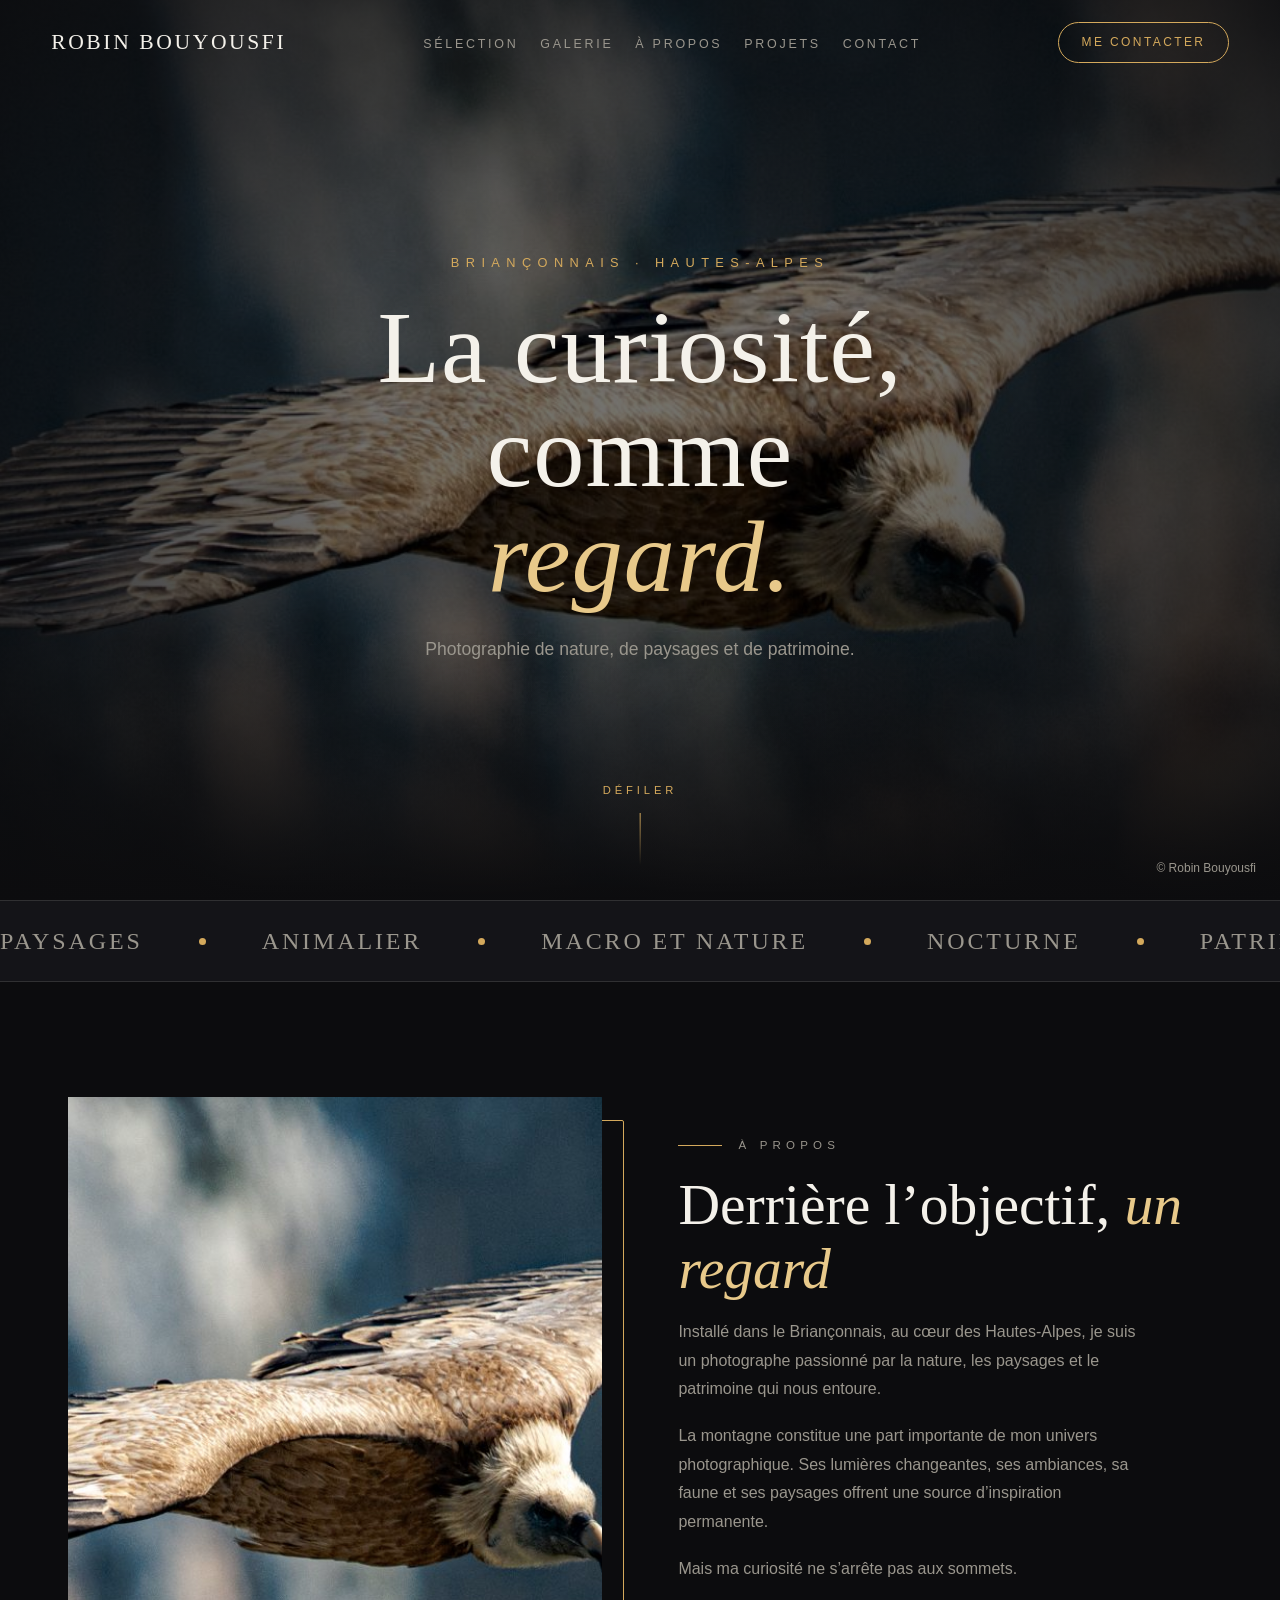
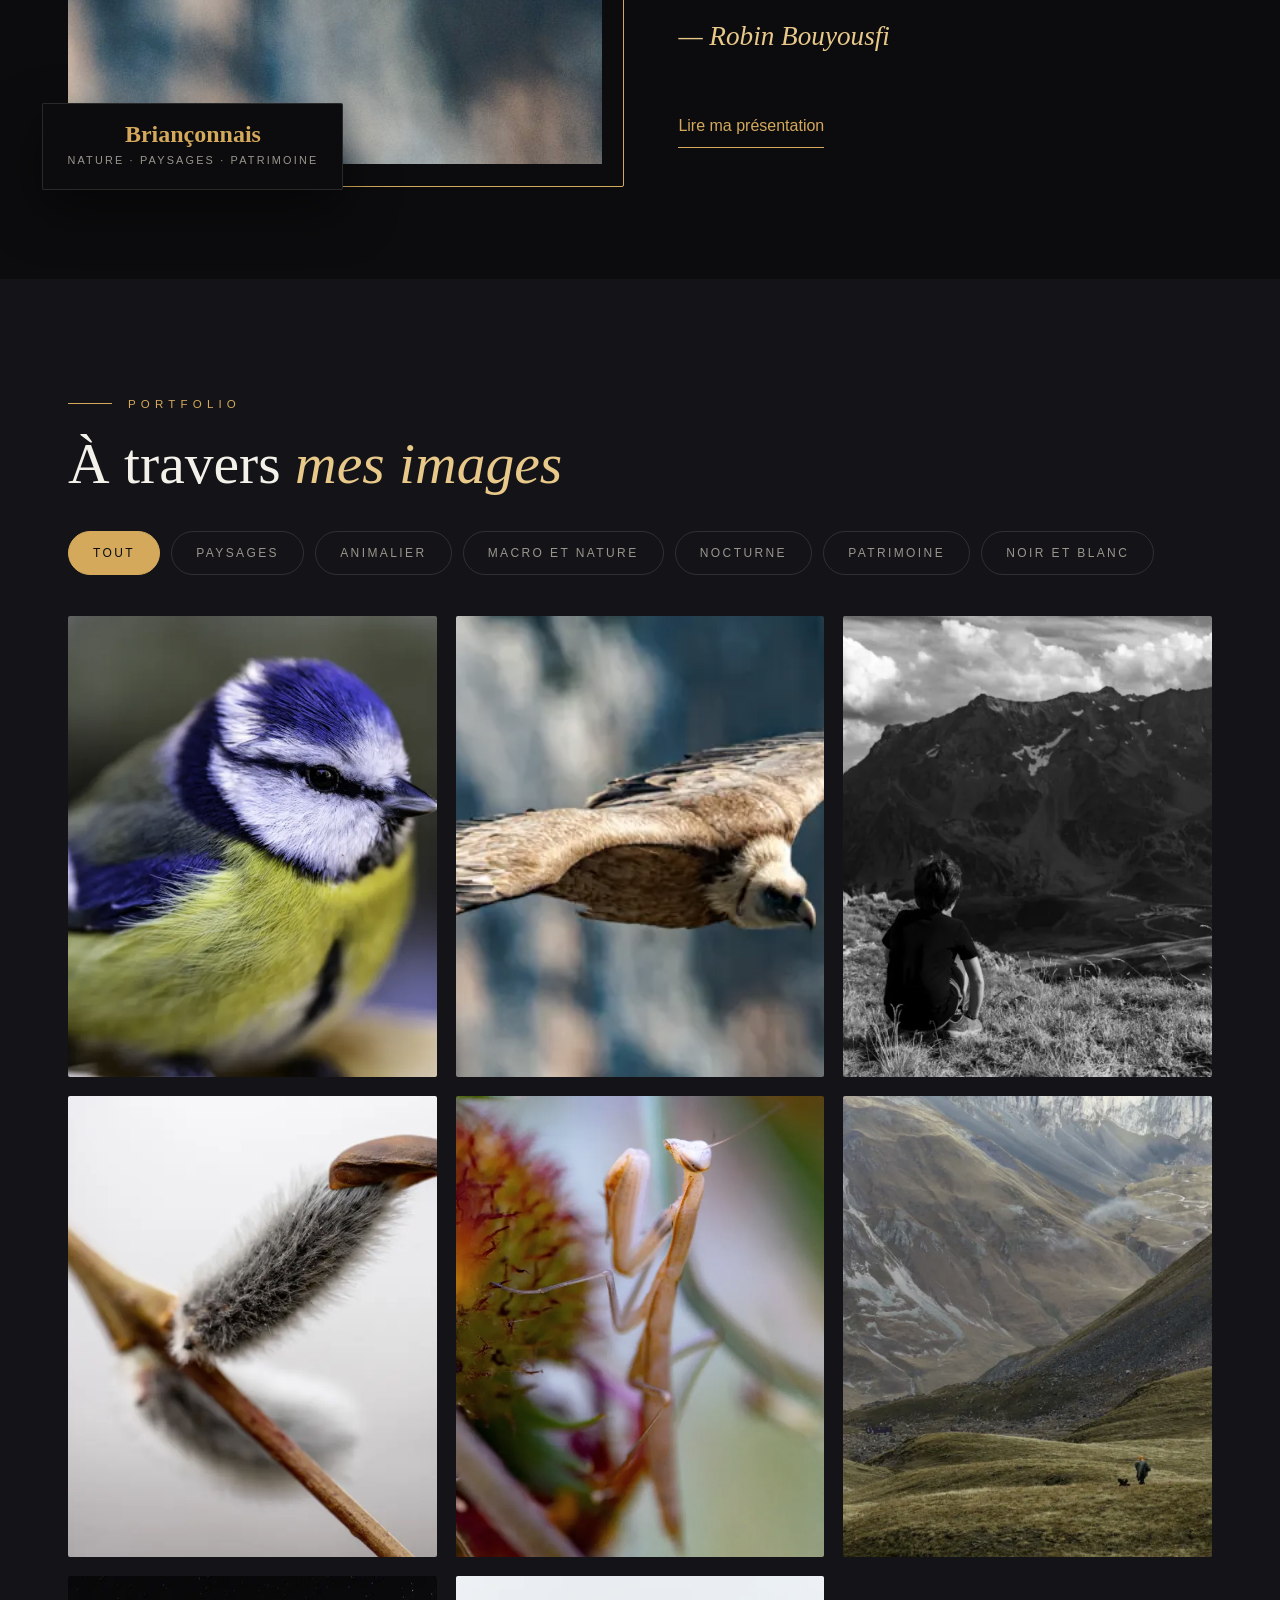
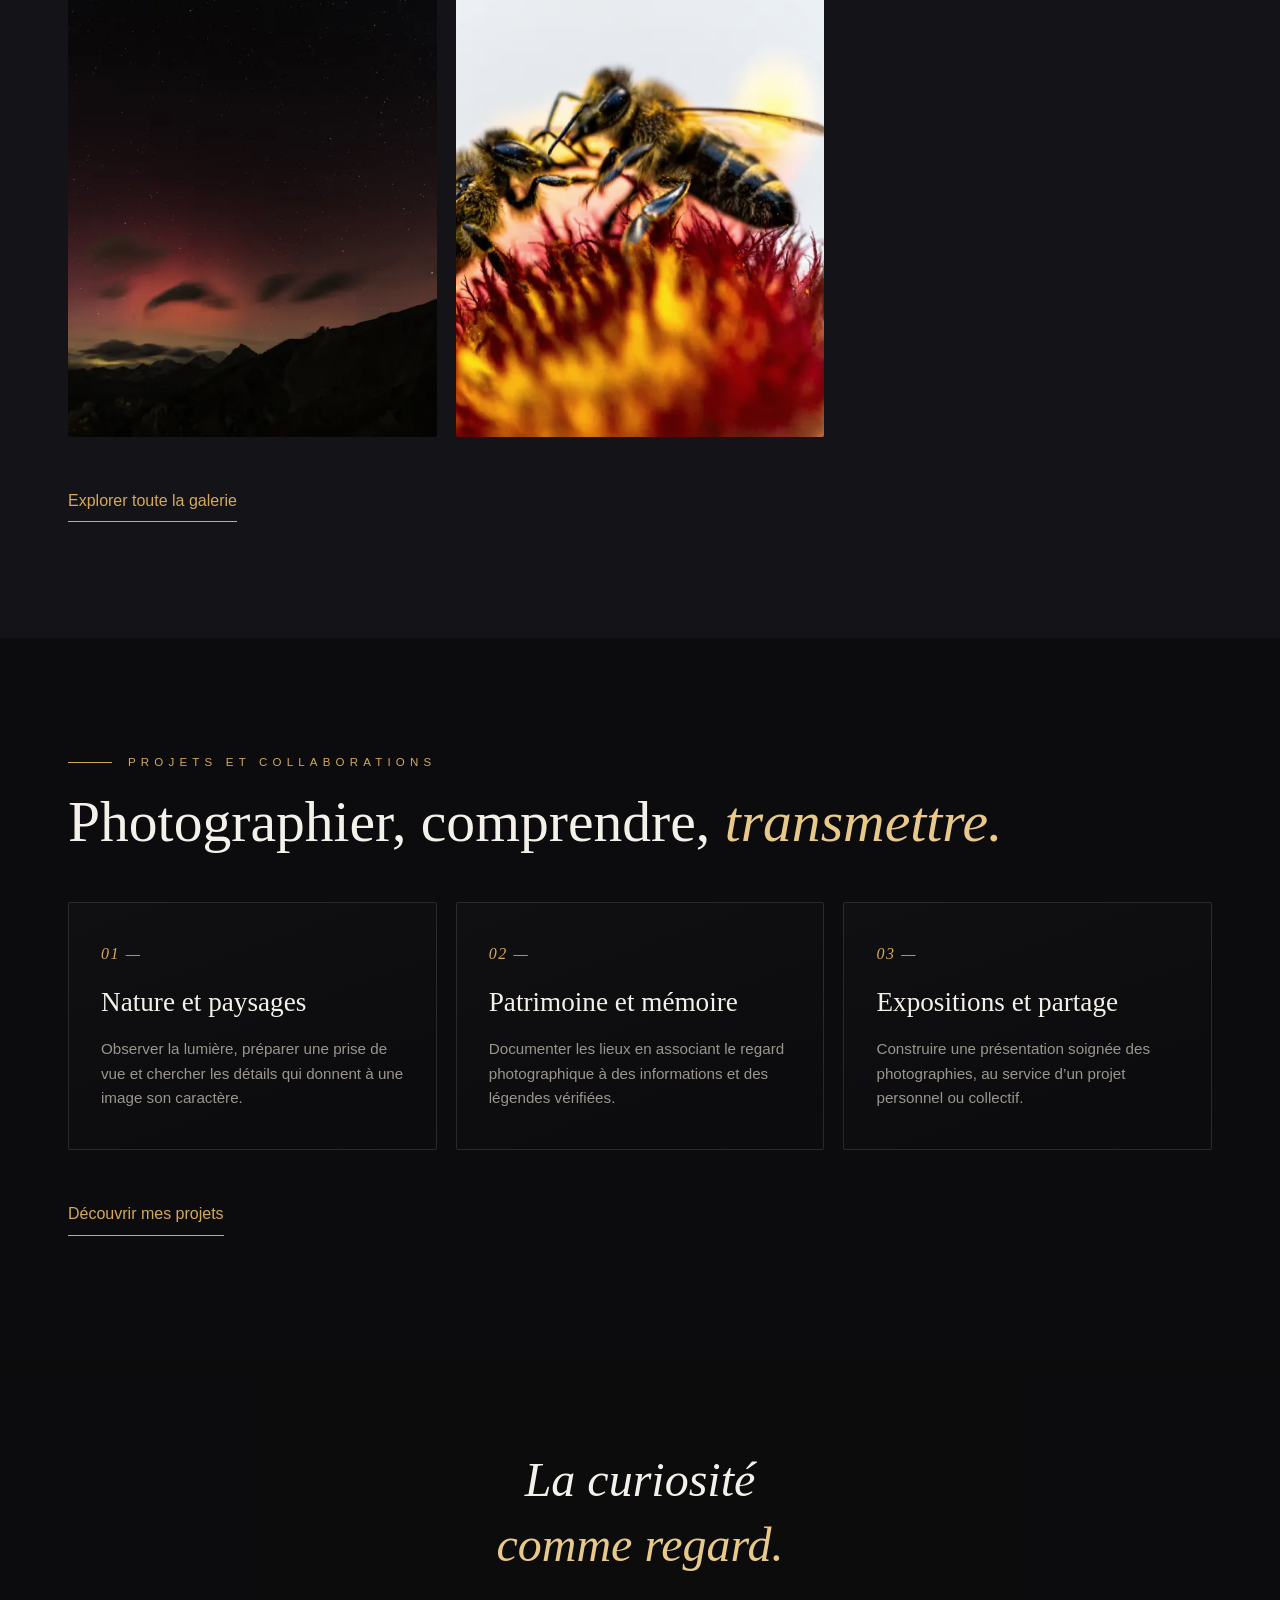
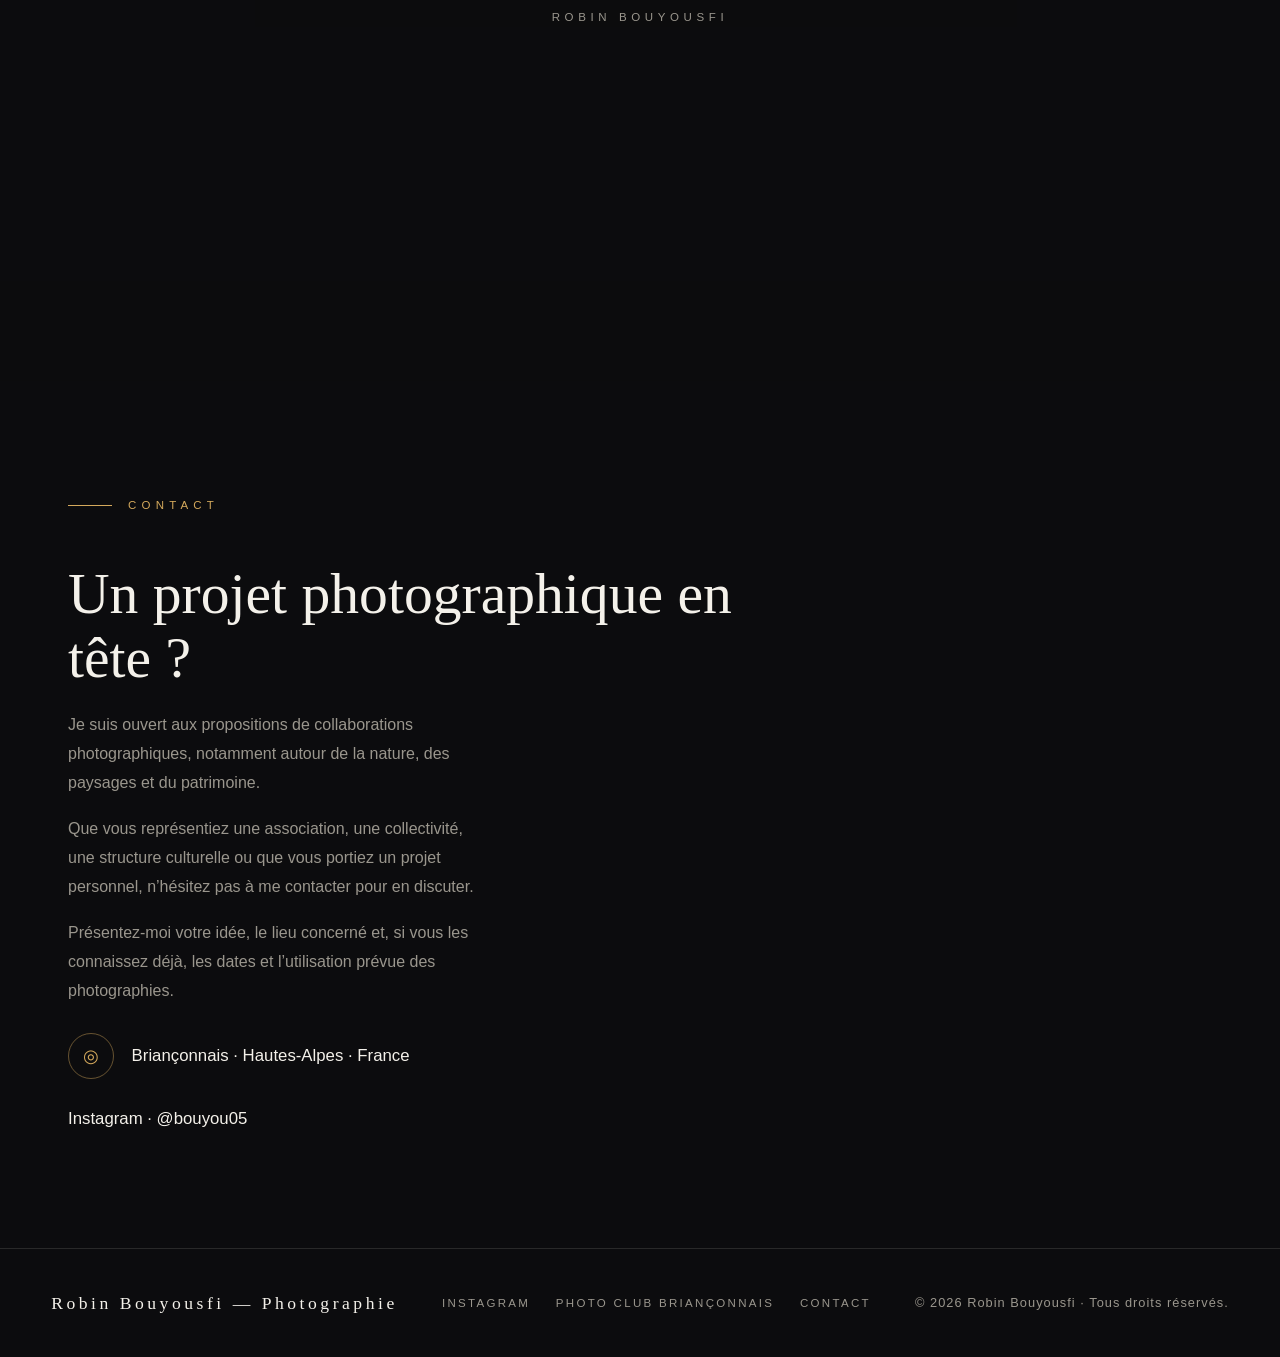
==== commit 7c53c9ee: "Publication du portfolio personnel" ====
--- a/index.html
+++ b/index.html
@@ -1,27 +1,52 @@
 <!doctype html><html lang="fr"><head><meta charset="utf-8"><meta name="viewport" content="width=device-width,initial-scale=1">
 <title>Robin Bouyousfi · Photographies</title><meta name="description" content="Photographie de nature, de paysages et de patrimoine."><meta name="author" content="Robin Bouyousfi"><meta name="theme-color" content="#0c0c0e"><meta name="robots" content="index,follow,max-image-preview:large">
-<link rel="canonical" href="https://bouyous.github.io/"><meta property="og:title" content="Robin Bouyousfi · Photographies"><meta property="og:description" content="Photographie de nature, de paysages et de patrimoine."><meta property="og:type" content="website"><meta property="og:url" content="https://bouyous.github.io/"><meta http-equiv="Content-Security-Policy" content="default-src 'self'; base-uri 'self'; object-src 'none'; style-src 'self' 'unsafe-inline' https://fonts.googleapis.com; font-src 'self' https://fonts.gstatic.com; img-src 'self' data:; script-src 'self' https://cloud.umami.is; connect-src 'self' https://cloud.umami.is https://gateway.umami.is"><link rel="preconnect" href="https://fonts.googleapis.com"><link rel="preconnect" href="https://fonts.gstatic.com" crossorigin><link href="https://fonts.googleapis.com/css2?family=Cormorant+Garamond:ital,wght@0,400;0,500;1,400;1,500&family=Jost:wght@300;400;500&display=swap" rel="stylesheet">
-<link rel="stylesheet" href="portfolio-assets/style.css?v=20260929"><link rel="stylesheet" href="portfolio-assets/adaptation.css?v=20260929">
-<script type="application/ld+json">{"@context":"https://schema.org","@graph":[{"sameAs":["https://www.instagram.com/bouyou05/"],"@type":"Person","@id":"https://bouyous.github.io/#organization","name":"Robin Bouyousfi","url":"https://bouyous.github.io/"},{"@type":"WebSite","@id":"https://bouyous.github.io/#website","url":"https://bouyous.github.io/","name":"Robin Bouyousfi","description":"Photographie de nature, de paysages et de patrimoine.","inLanguage":"fr-FR","publisher":{"@id":"https://bouyous.github.io/#organization"}},{"@type":"WebPage","@id":"https://bouyous.github.io/#webpage","url":"https://bouyous.github.io/","name":"Robin Bouyousfi · Photographies","description":"Photographie de nature, de paysages et de patrimoine.","inLanguage":"fr-FR","isPartOf":{"@id":"https://bouyous.github.io/#website"},"about":{"@id":"https://bouyous.github.io/#organization"}}]}</script>
+<link rel="canonical" href="https://bouyous.github.io/"><meta property="og:title" content="Robin Bouyousfi · Photographies"><meta property="og:description" content="Photographie de nature, de paysages et de patrimoine."><meta property="og:type" content="website"><meta property="og:url" content="https://bouyous.github.io/"><meta property="og:image" content="https://bouyous.github.io/images/generated/responsive/DSC3846_82f384eefe5c-b5debf3997-1920.webp"><meta http-equiv="Content-Security-Policy" content="default-src 'self'; base-uri 'self'; object-src 'none'; style-src 'self' 'unsafe-inline' https://fonts.googleapis.com; font-src 'self' https://fonts.gstatic.com; img-src 'self' data:; script-src 'self' https://cloud.umami.is; connect-src 'self' https://cloud.umami.is https://gateway.umami.is"><link rel="preconnect" href="https://fonts.googleapis.com"><link rel="preconnect" href="https://fonts.gstatic.com" crossorigin><link href="https://fonts.googleapis.com/css2?family=Cormorant+Garamond:ital,wght@0,400;0,500;1,400;1,500&family=Jost:wght@300;400;500&display=swap" rel="stylesheet">
+<link rel="stylesheet" href="portfolio-assets/style.css?v=20260930-3"><link rel="stylesheet" href="portfolio-assets/adaptation.css?v=20260930-3">
+<link rel="preload" as="image" href="/images/generated/DSC3846_82f384eefe5c.jpg"><script type="application/ld+json">{"@context":"https://schema.org","@graph":[{"sameAs":["https://www.instagram.com/bouyou05/"],"@type":"Person","@id":"https://bouyous.github.io/#organization","name":"Robin Bouyousfi","url":"https://bouyous.github.io/"},{"@type":"WebSite","@id":"https://bouyous.github.io/#website","url":"https://bouyous.github.io/","name":"Robin Bouyousfi","description":"Photographie de nature, de paysages et de patrimoine.","inLanguage":"fr-FR","publisher":{"@id":"https://bouyous.github.io/#organization"}},{"@type":"WebPage","@id":"https://bouyous.github.io/#webpage","url":"https://bouyous.github.io/","name":"Robin Bouyousfi · Photographies","description":"Photographie de nature, de paysages et de patrimoine.","inLanguage":"fr-FR","isPartOf":{"@id":"https://bouyous.github.io/#website"},"about":{"@id":"https://bouyous.github.io/#organization"}}]}</script>
 </head><body class="home">
+<div class="cursor-dot" aria-hidden="true"></div><div class="cursor-ring" aria-hidden="true"></div>
 <a class="skip-link" href="#main">Aller au contenu</a>
-<header class="nav" id="nav"><a href="index.html" class="logo">Robin Bouyousfi</a><nav aria-label="Navigation principale"><ul><li><a href="selection.html" >Sélection</a></li><li><a href="galerie.html" >Galerie</a></li><li><a href="a-propos.html" >À propos</a></li><li><a href="projets.html" >Projets</a></li><li><a href="contact.html" >Contact</a></li></ul></nav><button class="burger" id="burger" aria-label="Ouvrir le menu" aria-expanded="false" aria-controls="menuMobile"><span></span><span></span><span></span></button></header>
+<header class="nav" id="nav"><a href="index.html" class="logo">Robin Bouyousfi</a><nav aria-label="Navigation principale"><ul><li><a href="selection.html" >Sélection</a></li><li><a href="galerie.html" >Galerie</a></li><li><a href="a-propos.html" >À propos</a></li><li><a href="projets.html" >Projets</a></li><li><a href="contact.html" >Contact</a></li></ul></nav><a class="cta" href="#contact">Me contacter</a><button class="burger" id="burger" aria-label="Ouvrir le menu" aria-expanded="false" aria-controls="menuMobile"><span></span><span></span><span></span></button></header>
 <nav class="menu-mobile" id="menuMobile" aria-label="Navigation mobile" inert><a href="selection.html">Sélection</a><a href="galerie.html">Galerie</a><a href="a-propos.html">À propos</a><a href="projets.html">Projets</a><a href="contact.html">Contact</a></nav>
 <main id="main">
-<section class="hero without-photo" id="hero">
-<div class="veil"></div>
-<div class="content"><p class="kicker">Briançonnais · Hautes-Alpes</p><h1><span class="line"><span>Robin Bouyousfi</span></span></h1><p class="hero-signature"><em>La curiosité comme regard.</em></p><p>Photographie de nature, de paysages et de patrimoine.</p><a class="hero-link" href="#portfolio">Découvrir les images</a></div>
-<a href="#portfolio" class="scroll-hint">Défiler</a></section>
+<section class="hero " id="hero">
+<div class="slide active" data-credit="Robin Bouyousfi" style="background-image:url('/images/generated/DSC3846_82f384eefe5c.jpg');background-position:center 50%"></div><div class="veil"></div>
+<div class="content"><p class="kicker">Briançonnais · Hautes-Alpes</p><h1><span class="line"><span>La curiosité,</span></span><span class="line"><span>comme</span></span><span class="line"><span><em>regard.</em></span></span></h1><p>Photographie de nature, de paysages et de patrimoine.</p></div>
+<small class="hero-credit">© Robin Bouyousfi</small><a href="#portfolio" class="scroll-hint">Défiler</a></section>
 <div class="marquee" aria-hidden="true"><div class="track" id="marqueeTrack"><span>Paysages</span><span>Animalier</span><span>Macro et nature</span><span>Nocturne</span><span>Patrimoine</span><span>Noir et blanc</span></div></div>
-<section id="portfolio"><div class="wrap"><p class="eyebrow reveal">Sélection personnelle</p><h2 class="reveal">Une sélection de <em>mes images</em></h2><div class="grid" id="grid"></div><p class="gallery-empty" id="galleryEmpty" role="status" >Les premières photographies seront bientôt présentées ici.</p>
-<p class="section-link"><a href="galerie.html">Explorer toute la galerie</a></p></div></section>
-<section id="apropos"><div class="wrap"><div class="about-grid"><div class="about-photo reveal text-panel"><p class="eyebrow">Briançonnais · Hautes-Alpes</p><h2>Les lieux.<br>Le vivant.<br><em>Le regard.</em></h2><p>Robin Bouyousfi<br>Photographie</p></div><div class="about-txt"><article class="editorial-block reveal"><h2>Robin Bouyousfi</h2><p><strong>Photographie — Nature, paysages et patrimoine</strong></p><p>Installé dans le Briançonnais, au cœur des Hautes-Alpes, je suis un photographe passionné par la nature, les paysages et le patrimoine qui nous entoure.</p><p>La montagne constitue une part importante de mon univers photographique. Ses lumières changeantes, ses ambiances, sa faune et ses paysages offrent une source d’inspiration permanente.</p><p>Mais ma curiosité ne s’arrête pas aux sommets.</p></article><p class="section-link"><a href="a-propos.html">Lire ma présentation</a></p></div></div></div></section>
-<section id="demarche"><div class="wrap editorial-body"><article class="editorial-block reveal"><h2>La curiosité comme regard.</h2><p>Photographie de nature, de paysages et de patrimoine.</p><p>Un espace personnel pour partager mes images, mes découvertes et les histoires qui les accompagnent.</p></article></div></section>
+<section id="apropos"><div class="wrap"><div class="about-grid"><div class="about-photo reveal"><div class="about-image-clip"><img src="/images/generated/DSC3846_82f384eefe5c.jpg" alt="Photographie de Robin Bouyousfi" loading="lazy"></div><div class="badge"><b>Briançonnais</b><small>Nature · paysages · patrimoine</small></div></div><div class="about-txt"><p class="eyebrow reveal">À propos</p><h2 class="reveal d1">Derrière l’objectif, <em>un regard</em></h2><article class="editorial-block reveal"><h2>Robin Bouyousfi</h2><p><strong>Photographie — Nature, paysages et patrimoine</strong></p><p>Installé dans le Briançonnais, au cœur des Hautes-Alpes, je suis un photographe passionné par la nature, les paysages et le patrimoine qui nous entoure.</p><p>La montagne constitue une part importante de mon univers photographique. Ses lumières changeantes, ses ambiances, sa faune et ses paysages offrent une source d’inspiration permanente.</p><p>Mais ma curiosité ne s’arrête pas aux sommets.</p></article><p class="sign reveal d3">— Robin Bouyousfi</p><p class="section-link reveal"><a href="a-propos.html">Lire ma présentation</a></p></div></div></div></section>
+<section id="portfolio"><div class="wrap"><p class="eyebrow reveal">Portfolio</p><h2 class="reveal d1">À travers <em>mes images</em></h2><div class="filters reveal" id="filters" aria-label="Univers photographiques"><button type="button" class="active" data-filter="all" aria-pressed="true">Tout</button><button type="button" data-filter="paysages" aria-pressed="false">Paysages</button><button type="button" data-filter="animalier" aria-pressed="false">Animalier</button><button type="button" data-filter="macro" aria-pressed="false">Macro et nature</button><button type="button" data-filter="nocturne" aria-pressed="false">Nocturne</button><button type="button" data-filter="patrimoine" aria-pressed="false">Patrimoine</button><button type="button" data-filter="noir-blanc" aria-pressed="false">Noir et blanc</button></div><div class="grid" id="grid"><figure class="card reveal " data-cat="animalier" data-large="/images/generated/responsive/DSC3675_9e2831228877-2a50943027-3840.webp" data-credit="Robin Bouyousfi" tabindex="0" role="button" aria-label="Agrandir : Sans titre">
+<img src="/images/generated/DSC3675_9e2831228877.jpg" srcset="/images/generated/responsive/DSC3675_9e2831228877-2a50943027-960.webp 960w, /images/generated/responsive/DSC3675_9e2831228877-2a50943027-1600.webp 1600w, /images/generated/responsive/DSC3675_9e2831228877-2a50943027-2560.webp 2560w, /images/generated/responsive/DSC3675_9e2831228877-2a50943027-3840.webp 3840w" sizes="(max-width: 600px) 100vw, (max-width: 950px) 50vw, 33vw" alt="Sans titre" loading="lazy" decoding="async">
+<figcaption class="overlay"><span class="cat">Animalier</span><h3>Sans titre</h3><small>© Robin Bouyousfi</small></figcaption><span class="plus" aria-hidden="true">+</span></figure>
+<figure class="card reveal d1" data-cat="animalier" data-large="/images/generated/responsive/DSC3846_d1b1653f4e91-56ed2908fe-1920.webp" data-credit="Robin Bouyousfi" tabindex="0" role="button" aria-label="Agrandir : Sans titre">
+<img src="/images/generated/DSC3846_d1b1653f4e91.jpg" srcset="/images/generated/responsive/DSC3846_d1b1653f4e91-56ed2908fe-960.webp 960w, /images/generated/responsive/DSC3846_d1b1653f4e91-56ed2908fe-1600.webp 1600w, /images/generated/responsive/DSC3846_d1b1653f4e91-56ed2908fe-1920.webp 1920w" sizes="(max-width: 600px) 100vw, (max-width: 950px) 50vw, 33vw" alt="Sans titre" loading="lazy" decoding="async">
+<figcaption class="overlay"><span class="cat">Animalier</span><h3>Sans titre</h3><small>© Robin Bouyousfi</small></figcaption><span class="plus" aria-hidden="true">+</span></figure>
+<figure class="card reveal d2" data-cat="noir-blanc" data-large="/images/generated/responsive/DSC6460_b5bbe5ac2cea-79f14a8e35-3840.webp" data-credit="Robin Bouyousfi" tabindex="0" role="button" aria-label="Agrandir : Sans titre">
+<img src="/images/generated/DSC6460_b5bbe5ac2cea.jpg" srcset="/images/generated/responsive/DSC6460_b5bbe5ac2cea-79f14a8e35-960.webp 960w, /images/generated/responsive/DSC6460_b5bbe5ac2cea-79f14a8e35-1600.webp 1600w, /images/generated/responsive/DSC6460_b5bbe5ac2cea-79f14a8e35-2560.webp 2560w, /images/generated/responsive/DSC6460_b5bbe5ac2cea-79f14a8e35-3840.webp 3840w" sizes="(max-width: 600px) 100vw, (max-width: 950px) 50vw, 33vw" alt="Sans titre" loading="lazy" decoding="async">
+<figcaption class="overlay"><span class="cat">Noir et blanc</span><h3>Sans titre</h3><small>© Robin Bouyousfi</small></figcaption><span class="plus" aria-hidden="true">+</span></figure>
+<figure class="card reveal " data-cat="macro" data-large="/images/generated/responsive/DSC9362_18a4d9bb4898-e6f916068f-3840.webp" data-credit="Robin Bouyousfi" tabindex="0" role="button" aria-label="Agrandir : Sans titre">
+<img src="/images/generated/DSC9362_18a4d9bb4898.jpg" srcset="/images/generated/responsive/DSC9362_18a4d9bb4898-e6f916068f-960.webp 960w, /images/generated/responsive/DSC9362_18a4d9bb4898-e6f916068f-1600.webp 1600w, /images/generated/responsive/DSC9362_18a4d9bb4898-e6f916068f-2560.webp 2560w, /images/generated/responsive/DSC9362_18a4d9bb4898-e6f916068f-3840.webp 3840w" sizes="(max-width: 600px) 100vw, (max-width: 950px) 50vw, 33vw" alt="Sans titre" loading="lazy" decoding="async">
+<figcaption class="overlay"><span class="cat">Macro et nature</span><h3>Sans titre</h3><small>© Robin Bouyousfi</small></figcaption><span class="plus" aria-hidden="true">+</span></figure>
+<figure class="card reveal d1" data-cat="" data-large="/images/generated/responsive/DSC6164_c5af7487b33a-cf91df80ab-3840.webp" data-credit="Robin Bouyousfi" tabindex="0" role="button" aria-label="Agrandir : Sans titre">
+<img src="/images/generated/DSC6164_c5af7487b33a.jpg" srcset="/images/generated/responsive/DSC6164_c5af7487b33a-cf91df80ab-960.webp 686w, /images/generated/responsive/DSC6164_c5af7487b33a-cf91df80ab-1600.webp 1143w, /images/generated/responsive/DSC6164_c5af7487b33a-cf91df80ab-2560.webp 1829w, /images/generated/responsive/DSC6164_c5af7487b33a-cf91df80ab-3840.webp 2744w" sizes="(max-width: 600px) 100vw, (max-width: 950px) 50vw, 33vw" alt="Sans titre" loading="lazy" decoding="async">
+<figcaption class="overlay"><span class="cat"></span><h3>Sans titre</h3><small>© Robin Bouyousfi</small></figcaption><span class="plus" aria-hidden="true">+</span></figure>
+<figure class="card reveal d2" data-cat="paysages patrimoine" data-large="/images/generated/responsive/DSC9119_f0fb76afd412-294dafb56d-1920.webp" data-credit="Robin Bouyousfi" tabindex="0" role="button" aria-label="Agrandir : Le Berger">
+<img src="/images/generated/DSC9119_f0fb76afd412.jpg" srcset="/images/generated/responsive/DSC9119_f0fb76afd412-294dafb56d-960.webp 960w, /images/generated/responsive/DSC9119_f0fb76afd412-294dafb56d-1600.webp 1600w, /images/generated/responsive/DSC9119_f0fb76afd412-294dafb56d-1920.webp 1920w" sizes="(max-width: 600px) 100vw, (max-width: 950px) 50vw, 33vw" alt="Le Berger" loading="lazy" decoding="async">
+<figcaption class="overlay"><span class="cat">Paysages · Patrimoine</span><h3>Le Berger</h3><small>© Robin Bouyousfi</small></figcaption><span class="plus" aria-hidden="true">+</span></figure>
+<figure class="card reveal " data-cat="paysages nocturne" data-large="/images/generated/responsive/DSC7467_a722513042f3-558f1ee77f-3840.webp" data-credit="Robin Bouyousfi" tabindex="0" role="button" aria-label="Agrandir : Sans titre">
+<img src="/images/generated/DSC7467_a722513042f3.jpg" srcset="/images/generated/responsive/DSC7467_a722513042f3-558f1ee77f-960.webp 960w, /images/generated/responsive/DSC7467_a722513042f3-558f1ee77f-1600.webp 1600w, /images/generated/responsive/DSC7467_a722513042f3-558f1ee77f-2560.webp 2560w, /images/generated/responsive/DSC7467_a722513042f3-558f1ee77f-3840.webp 3840w" sizes="(max-width: 600px) 100vw, (max-width: 950px) 50vw, 33vw" alt="Sans titre" loading="lazy" decoding="async">
+<figcaption class="overlay"><span class="cat">Paysages · Nocturne</span><h3>Sans titre</h3><small>© Robin Bouyousfi</small></figcaption><span class="plus" aria-hidden="true">+</span></figure>
+<figure class="card reveal d1" data-cat="macro" data-large="/images/generated/responsive/DSC6154-2_f60b153e834c-d0fc2e1356-1920.webp" data-credit="Robin Bouyousfi" tabindex="0" role="button" aria-label="Agrandir : Sans titre">
+<img src="/images/generated/DSC6154-2_f60b153e834c.jpg" srcset="/images/generated/responsive/DSC6154-2_f60b153e834c-d0fc2e1356-960.webp 960w, /images/generated/responsive/DSC6154-2_f60b153e834c-d0fc2e1356-1600.webp 1600w, /images/generated/responsive/DSC6154-2_f60b153e834c-d0fc2e1356-1920.webp 1920w" sizes="(max-width: 600px) 100vw, (max-width: 950px) 50vw, 33vw" alt="Sans titre" loading="lazy" decoding="async">
+<figcaption class="overlay"><span class="cat">Macro et nature</span><h3>Sans titre</h3><small>© Robin Bouyousfi</small></figcaption><span class="plus" aria-hidden="true">+</span></figure>
+</div><p class="gallery-empty" id="galleryEmpty" role="status" hidden>Aucune photographie dans cet univers pour le moment.</p>
+<p class="section-link reveal"><a href="galerie.html">Explorer toute la galerie</a></p></div></section>
 <section id="prestations"><div class="wrap"><p class="eyebrow reveal">Projets et collaborations</p><h2 class="reveal">Photographier, comprendre, <em>transmettre.</em></h2><div class="presta"><div class="item reveal"><span class="num">01 —</span><h3>Nature et paysages</h3><p>Observer la lumière, préparer une prise de vue et chercher les détails qui donnent à une image son caractère.</p></div><div class="item reveal"><span class="num">02 —</span><h3>Patrimoine et mémoire</h3><p>Documenter les lieux en associant le regard photographique à des informations et des légendes vérifiées.</p></div><div class="item reveal"><span class="num">03 —</span><h3>Expositions et partage</h3><p>Construire une présentation soignée des photographies, au service d’un projet personnel ou collectif.</p></div></div><p class="section-link"><a href="projets.html">Découvrir mes projets</a></p></div></section>
 <section class="quote"><blockquote class="reveal">La curiosité<br><i>comme regard.</i><cite>Robin Bouyousfi</cite></blockquote></section>
 <section id="contact"><div class="wrap"><p class="eyebrow reveal">Contact</p><div class="contact-grid"><div class="contact-info editorial-body"><article class="editorial-block reveal"><h2>Un projet photographique en tête ?</h2><p>Je suis ouvert aux propositions de collaborations photographiques, notamment autour de la nature, des paysages et du patrimoine.</p><p>Que vous représentiez une association, une collectivité, une structure culturelle ou que vous portiez un projet personnel, n’hésitez pas à me contacter pour en discuter.</p><p>Présentez-moi votre idée, le lieu concerné et, si vous les connaissez déjà, les dates et l’utilisation prévue des photographies.</p></article><div class="row"><span class="ic" aria-hidden="true">◎</span><span>Briançonnais · Hautes-Alpes · France</span></div><div class="row"><a href="https://www.instagram.com/bouyou05/" target="_blank" rel="noopener noreferrer">Instagram · @bouyou05</a></div></div>
 </div></div></section></main>
 <div class="lightbox" id="lightbox" role="dialog" aria-modal="true" aria-label="Photographie en grand format" aria-hidden="true" inert><button class="close" aria-label="Fermer">✕</button><button class="btn prev" aria-label="Image précédente">‹</button><img alt=""><div class="cap" aria-live="polite"></div><button class="btn next" aria-label="Image suivante">›</button></div>
 <footer><div class="logo">Robin Bouyousfi — Photographie</div><div class="socials"><a href="https://www.instagram.com/bouyou05/" target="_blank" rel="noopener noreferrer">Instagram</a><a href="https://photoclubbriancon.github.io/" target="_blank" rel="noopener noreferrer">Photo Club Briançonnais</a><a href="contact.html">Contact</a></div><div>© 2026 Robin Bouyousfi · Tous droits réservés.</div></footer>
-<button id="top" aria-label="Retour en haut">↑</button><script src="portfolio-assets/main.js?v=20260929" defer></script>
+<button id="top" aria-label="Retour en haut">↑</button><script src="portfolio-assets/main.js?v=20260930-3" defer></script>
 </body></html>
+
--- a/portfolio-assets/adaptation.css
+++ b/portfolio-assets/adaptation.css
@@ -1,9 +1,23 @@
-/* Adaptation du visuel fourni par Robin, sans modifier les outils de l’éditeur. */
-body,a,button,.burger,.btn-send,#top{cursor:auto}a,button{cursor:pointer}body{font-size:17px;font-weight:400}.reveal{opacity:1;transform:none}html.motion .reveal:not(.in){opacity:0;transform:translateY(24px)}[hidden]{display:none!important}a:focus-visible,button:focus-visible,[tabindex]:focus-visible{outline:2px solid var(--gold);outline-offset:6px}.skip-link{position:fixed;top:-100px;left:16px;z-index:2000;padding:12px;background:var(--bg);color:var(--ink)}.skip-link:focus{top:12px}
-.nav .logo{font-size:clamp(1.05rem,1.6vw,1.4rem);letter-spacing:.09em;white-space:nowrap}.nav ul{gap:clamp(1rem,2.3vw,2.2rem)}.nav ul a{font-size:.875rem;letter-spacing:.12em}.nav [aria-current=page]{color:var(--gold)}.nav{background:rgba(12,12,14,.55)}.menu-mobile{visibility:hidden}.menu-mobile.open{visibility:visible}.menu-mobile a{font-size:clamp(1.5rem,6vw,2.2rem)}
-.hero h1{font-size:clamp(3.3rem,8.5vw,8.8rem);letter-spacing:-.02em;line-height:1.08}.hero .content{max-width:1150px;padding:100px 24px 70px}.hero .hero-signature{font-family:var(--font-serif);font-size:clamp(1.8rem,3.3vw,3.1rem);color:var(--gold-soft);line-height:1.25;margin:1rem auto;letter-spacing:0}.hero .kicker{font-size:.875rem}.hero p{font-size:1.1rem}.hero.without-photo{min-height:600px;height:84svh}.hero .hero-link{display:inline-block;margin-top:24px;padding:12px 24px;border:1px solid var(--gold);border-radius:30px;font-size:.9rem;color:var(--gold)}.hero-credit{position:absolute;bottom:24px;right:24px;z-index:3;font-size:.8rem}.hero .scroll-hint{font-size:.8rem}.marquee{pointer-events:none}.marquee .track span{font-size:1rem}.text-panel{min-height:400px;padding:50px 35px;border:1px solid var(--line);display:flex;flex-direction:column;justify-content:center}.text-panel::before{display:none}.text-panel h2{font-size:clamp(2.9rem,5vw,5rem);line-height:1.15}.text-panel>p:last-child{margin-top:2rem;color:var(--muted)}.about-txt h2{font-size:clamp(2.4rem,4vw,3.3rem)}
-.page-heading .wrap{padding-top:160px;padding-bottom:55px}.page-heading h1{font-family:var(--font-serif);font-size:clamp(3rem,7vw,6rem);font-weight:400;line-height:1.1}.inner-page .wrap.gallery-wrap,.inner-page .wrap.editorial-body{padding-top:0}.editorial-body{max-width:1000px}.editorial-block{margin-bottom:3.5rem;overflow:hidden}.editorial-block:last-child{margin-bottom:0}.editorial-block h2{font-size:clamp(2rem,4vw,3.3rem);line-height:1.15;margin-bottom:1.4rem}.editorial-block h3{font-family:var(--font-serif);font-size:1.8rem;font-weight:400}.editorial-block p{line-height:1.9;color:#b8b4ac;margin:1.1rem 0}.editorial-block strong{font-weight:500;color:var(--ink)}.editorial-block a:not(.content-btn){text-decoration:underline;text-underline-offset:5px;color:var(--gold-soft)}.editorial-image{margin:24px 0}.editorial-image img{max-height:75vh;object-fit:contain}.editorial-image figcaption{font-size:.85rem;color:var(--muted);padding-top:8px}.content-btn,.section-link a{display:inline-block;margin-top:1.3rem;border-bottom:1px solid var(--gold);color:var(--gold);padding:8px 0;text-decoration:none}.gallery-empty{padding:50px 20px;margin-top:25px;border:1px solid var(--line);color:var(--muted);text-align:center;grid-column:1/-1}.filters button{font-size:.9rem;min-height:44px}.card .overlay{opacity:1;background:linear-gradient(transparent 25%,rgba(0,0,0,.75));justify-content:flex-end}.card .overlay .cat,.card .overlay h3{transform:none}.card .overlay small{color:#eee;font-size:.8rem}.card .overlay .cat{font-size:.8rem}.card.hide{display:none}.lightbox .cap{text-align:center;max-width:90vw;overflow-wrap:anywhere;font-size:1rem}.lightbox img{max-height:76svh}.lightbox button{min-width:44px;min-height:44px}.presta .item p{font-size:1rem}.presta .item .num,.eyebrow{font-size:.875rem}.contact-info h2{font-size:clamp(2.5rem,4vw,4rem)}.contact-info .editorial-block{margin-bottom:1rem}.contact-info a{overflow-wrap:anywhere}.contact-grid:not(:has(form)){grid-template-columns:minmax(0,760px)}.field input:focus+label,.field input:not(:placeholder-shown)+label,.field textarea:focus+label,.field textarea:not(:placeholder-shown)+label{font-size:.8rem}.btn-send{font-size:.9rem}.socials a,footer,.form-note{font-size:.875rem}.quote cite{font-size:.875rem}footer .socials{flex-wrap:wrap}.inner-page .nav{background:rgba(12,12,14,.95)}
-@media(max-width:1000px){.nav ul{display:none}.burger{display:flex}.nav .logo{max-width:calc(100vw - 95px);white-space:normal}.hero h1{font-size:clamp(3.2rem,11vw,6rem)}.about-grid{grid-template-columns:1fr}.text-panel{min-height:300px}.contact-grid{grid-template-columns:1fr}.presta{grid-template-columns:1fr}.page-heading .wrap{padding-top:130px}}
-@media(prefers-reduced-motion:reduce){html{scroll-behavior:auto}*,*::before,*::after{animation:none!important;transition:none!important}.hero h1 .line span{transform:none}.marquee .track{animation:none}.reveal,html.motion .reveal:not(.in){opacity:1;transform:none}}
-.hero .scroll-hint{display:none}.hero .hero-link{margin-bottom:24px}.hero.without-photo{height:auto;min-height:84svh}.hero.without-photo .content{padding-top:150px;padding-bottom:95px}
-@media(prefers-reduced-motion:reduce){.hero p{opacity:1}}
+/* Le style de la maquette reste la référence. Adaptations aux contenus et à l’éditeur. */
+body,a,button{cursor:auto}a,button,.card{cursor:pointer}
+.cursor-dot,.cursor-ring{visibility:hidden}.custom-cursor .cursor-dot,.custom-cursor .cursor-ring{visibility:visible}.custom-cursor body,.custom-cursor a,.custom-cursor button,.custom-cursor .card{cursor:none}
+[hidden]{display:none!important}a:focus-visible,button:focus-visible,.card:focus-visible{outline:2px solid var(--gold);outline-offset:5px}
+.skip-link{position:fixed;top:-100px;left:16px;z-index:2000;padding:12px;background:var(--bg)}.skip-link:focus{top:12px}
+.nav .logo{letter-spacing:.12em;white-space:nowrap}.nav ul{gap:clamp(.8rem,1.7vw,2.2rem)}.nav [aria-current=page]{color:var(--gold)}
+.menu-mobile{visibility:hidden}.menu-mobile.open{visibility:visible}
+.hero h1 .line{padding-bottom:.18em;margin-bottom:-.18em}.hero .content{max-width:1150px;padding:90px 20px 100px;opacity:var(--hero-fade,1);translate:0 var(--hero-shift,0)}.hero h1{font-size:clamp(3.3rem,8vw,7.1rem)}
+.hero-credit{position:absolute;bottom:22px;right:24px;z-index:3;font-size:.75rem;color:var(--muted)}.hero .scroll-hint{color:var(--gold);font-size:.7rem}
+.marquee{pointer-events:none}.about-photo{isolation:isolate}.about-image-clip{overflow:hidden}.about-photo .badge b{font-size:1.5rem}.about-txt .editorial-block h2,.about-txt .editorial-block strong{display:none}.about-txt .editorial-block{margin-bottom:0}
+.reveal{opacity:1;transform:none}html.motion .reveal:not(.in){opacity:0;transform:translateY(46px)}html.motion .reveal.in{opacity:1;transform:none}
+.card{margin:0}.card .overlay small{color:#d8d5ce;font-size:.75rem;margin-top:.35rem}.card:focus-visible .overlay{opacity:1}.card:focus-visible img{transform:scale(1.09)}.card:focus-visible .overlay .cat,.card:focus-visible .overlay h3{transform:none}.card:focus-visible .plus{opacity:1;transform:none}.card.hide{display:none}
+.gallery-empty{padding:50px 20px;margin-top:25px;border:1px solid var(--line);color:var(--muted);text-align:center}.filters button{min-height:44px}
+.section-link a,.content-btn{display:inline-block;margin-top:1.5rem;border-bottom:1px solid var(--gold);color:var(--gold);padding:8px 0}.section-link{margin-top:1.2rem}
+.page-heading .wrap{padding-top:160px;padding-bottom:55px}.page-heading h1{font-family:var(--font-serif);font-size:clamp(3rem,7vw,6rem);font-weight:400;line-height:1.1}.inner-page .nav{background:rgba(12,12,14,.88)}.inner-page .wrap.gallery-wrap,.inner-page .wrap.editorial-body{padding-top:0}
+.editorial-body{max-width:1000px}.editorial-block{margin-bottom:3.5rem}.editorial-block:last-child{margin-bottom:0}.editorial-block h2{margin-bottom:1.4rem}.editorial-block h3{font-family:var(--font-serif);font-size:1.8rem;font-weight:400}.editorial-block p{line-height:1.8;color:var(--muted);margin:1.1rem 0}.editorial-block strong{font-weight:500;color:var(--ink)}.editorial-block a:not(.content-btn){text-decoration:underline;text-underline-offset:5px;color:var(--gold-soft)}.editorial-image{margin:24px 0}.editorial-image img{max-height:75vh;object-fit:contain}.editorial-image figcaption{font-size:.8rem;color:var(--muted);padding-top:8px}
+.lightbox .cap{text-align:center;max-width:90vw;overflow-wrap:anywhere;font-size:1rem}.lightbox img{max-height:76svh}.lightbox button{min-width:44px;min-height:44px}
+.contact-info .editorial-block{margin-bottom:1rem}.contact-info a{overflow-wrap:anywhere}.contact-grid:not(:has(form)){grid-template-columns:minmax(0,760px)}.form-note{font-size:.8rem;color:var(--muted);margin-top:1rem}footer .socials{flex-wrap:wrap}
+.local-controls{position:fixed;bottom:12px;left:12px;z-index:85;display:flex;gap:14px;padding:8px 14px;border:1px solid var(--line);border-radius:5px;background:rgba(12,12,14,.9);font:12px var(--font-sans);color:var(--gold)}
+@media(max-width:1100px){.nav .cta{display:none}}
+@media(max-width:950px){.nav ul{display:none}.burger{display:flex}.nav .logo{white-space:normal;max-width:calc(100vw - 90px)}.hero{min-height:640px}.hero h1{font-size:clamp(3.3rem,11vw,6rem)}}
+@media(hover:none){.card .overlay{opacity:1}.card .overlay .cat,.card .overlay h3{transform:none}.card .plus{opacity:1;transform:none}}
+@media(prefers-reduced-motion:reduce){html{scroll-behavior:auto}*,*::before,*::after{animation:none!important;transition:none!important}.hero h1 .line span{transform:none}.hero p{opacity:1}.reveal,html.motion .reveal:not(.in){opacity:1;transform:none}.cursor-dot,.cursor-ring{display:none}}
